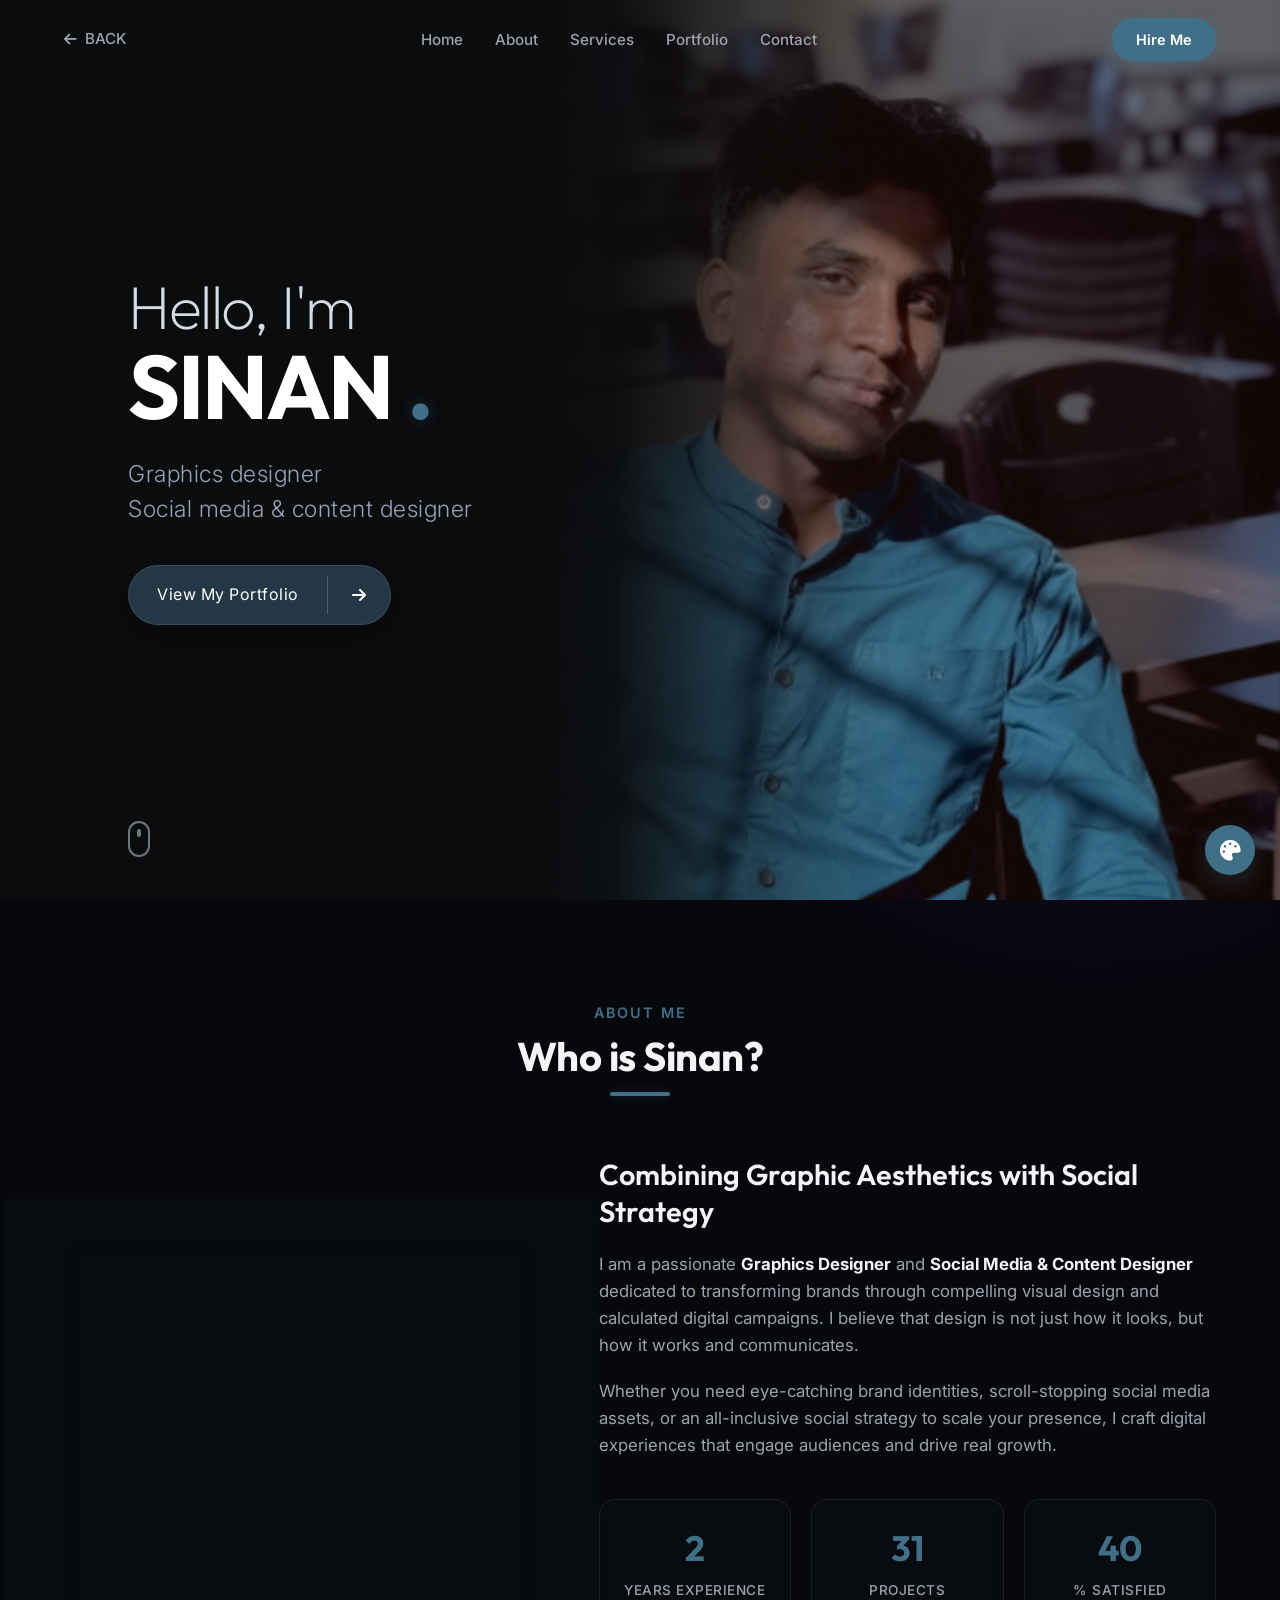
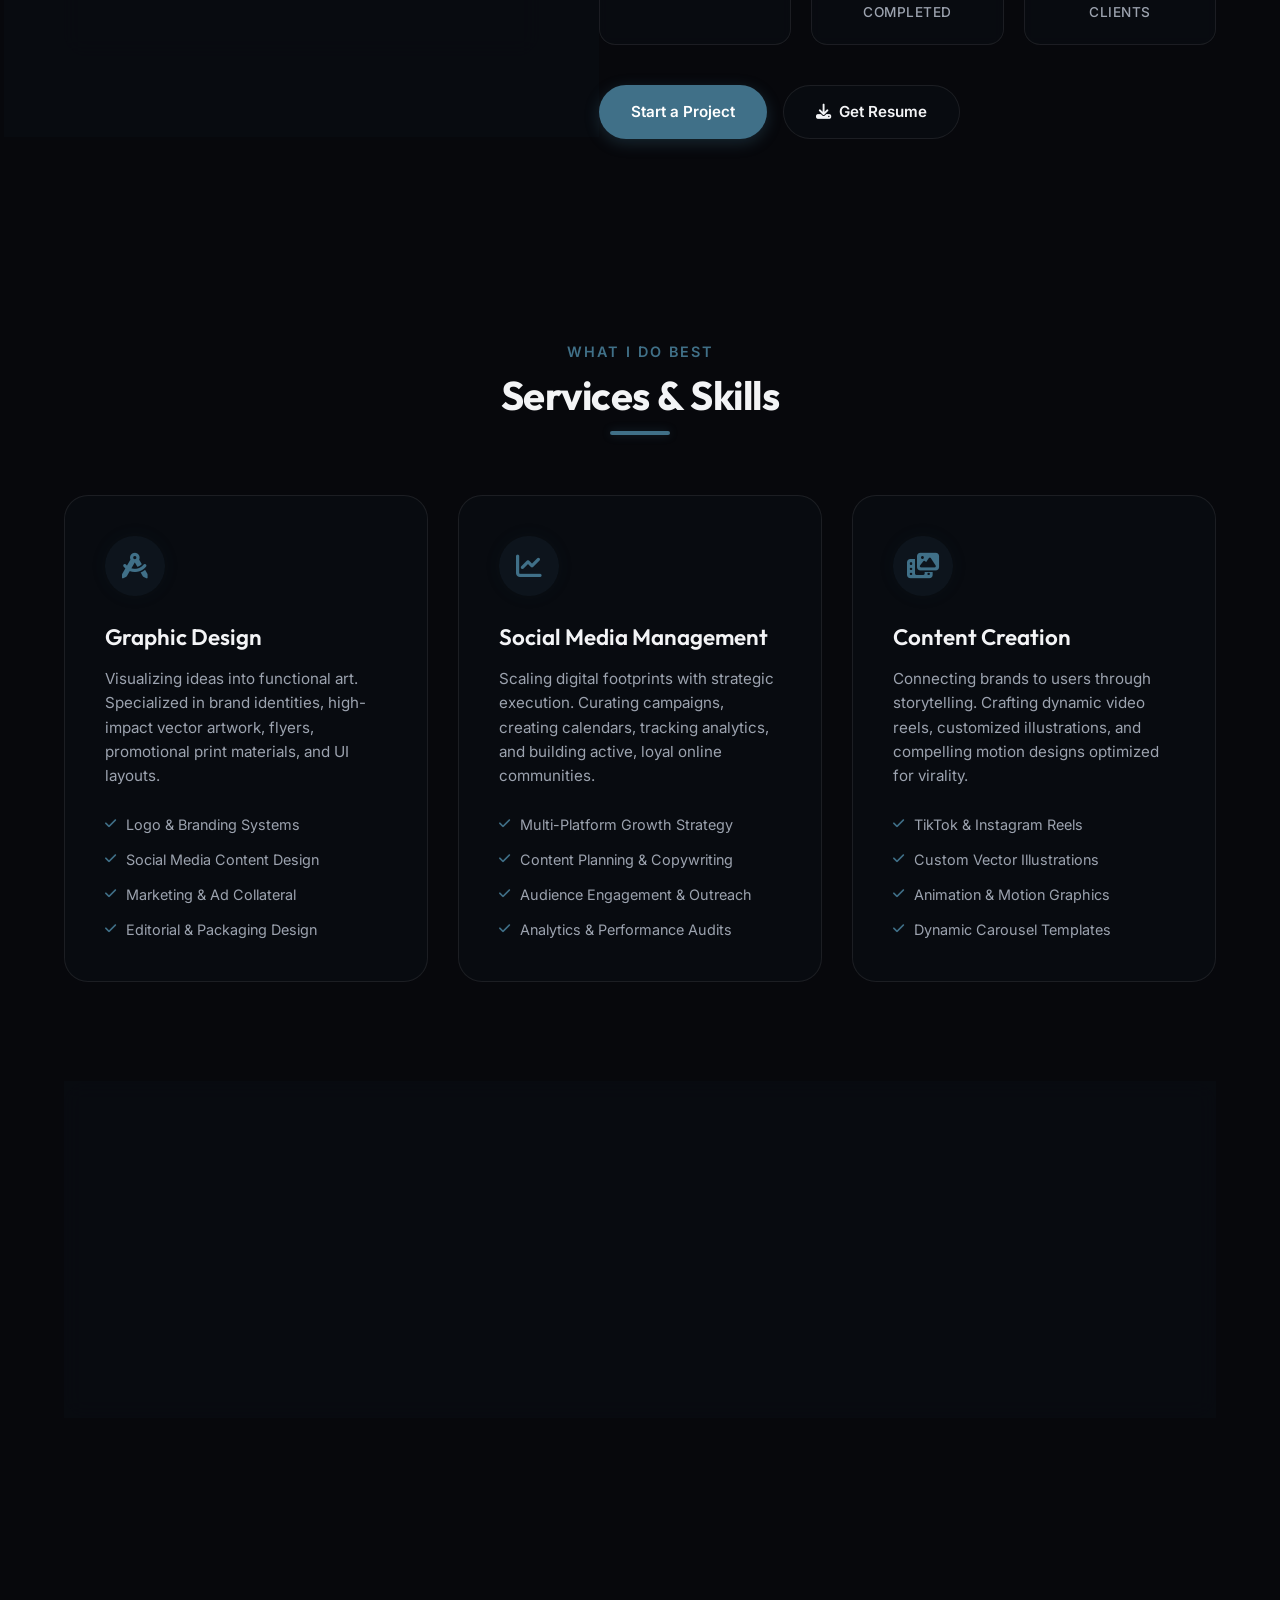
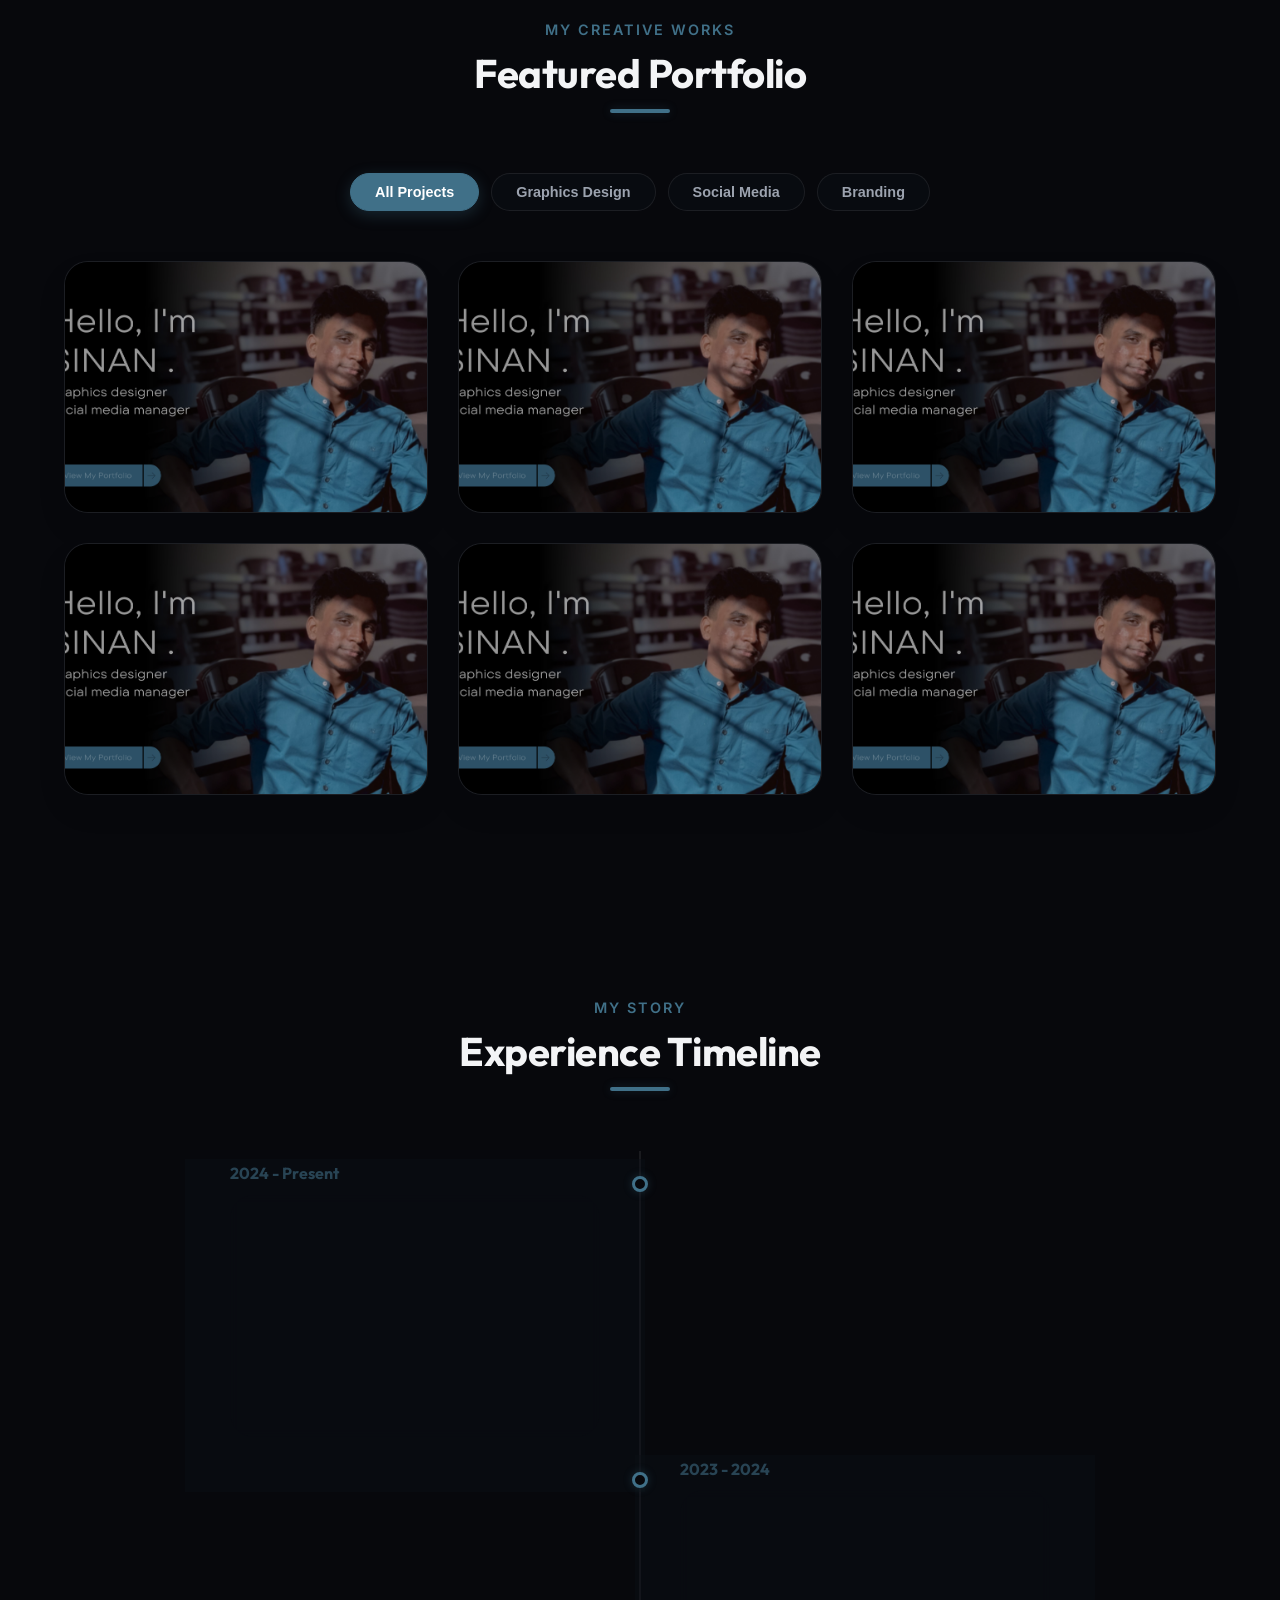
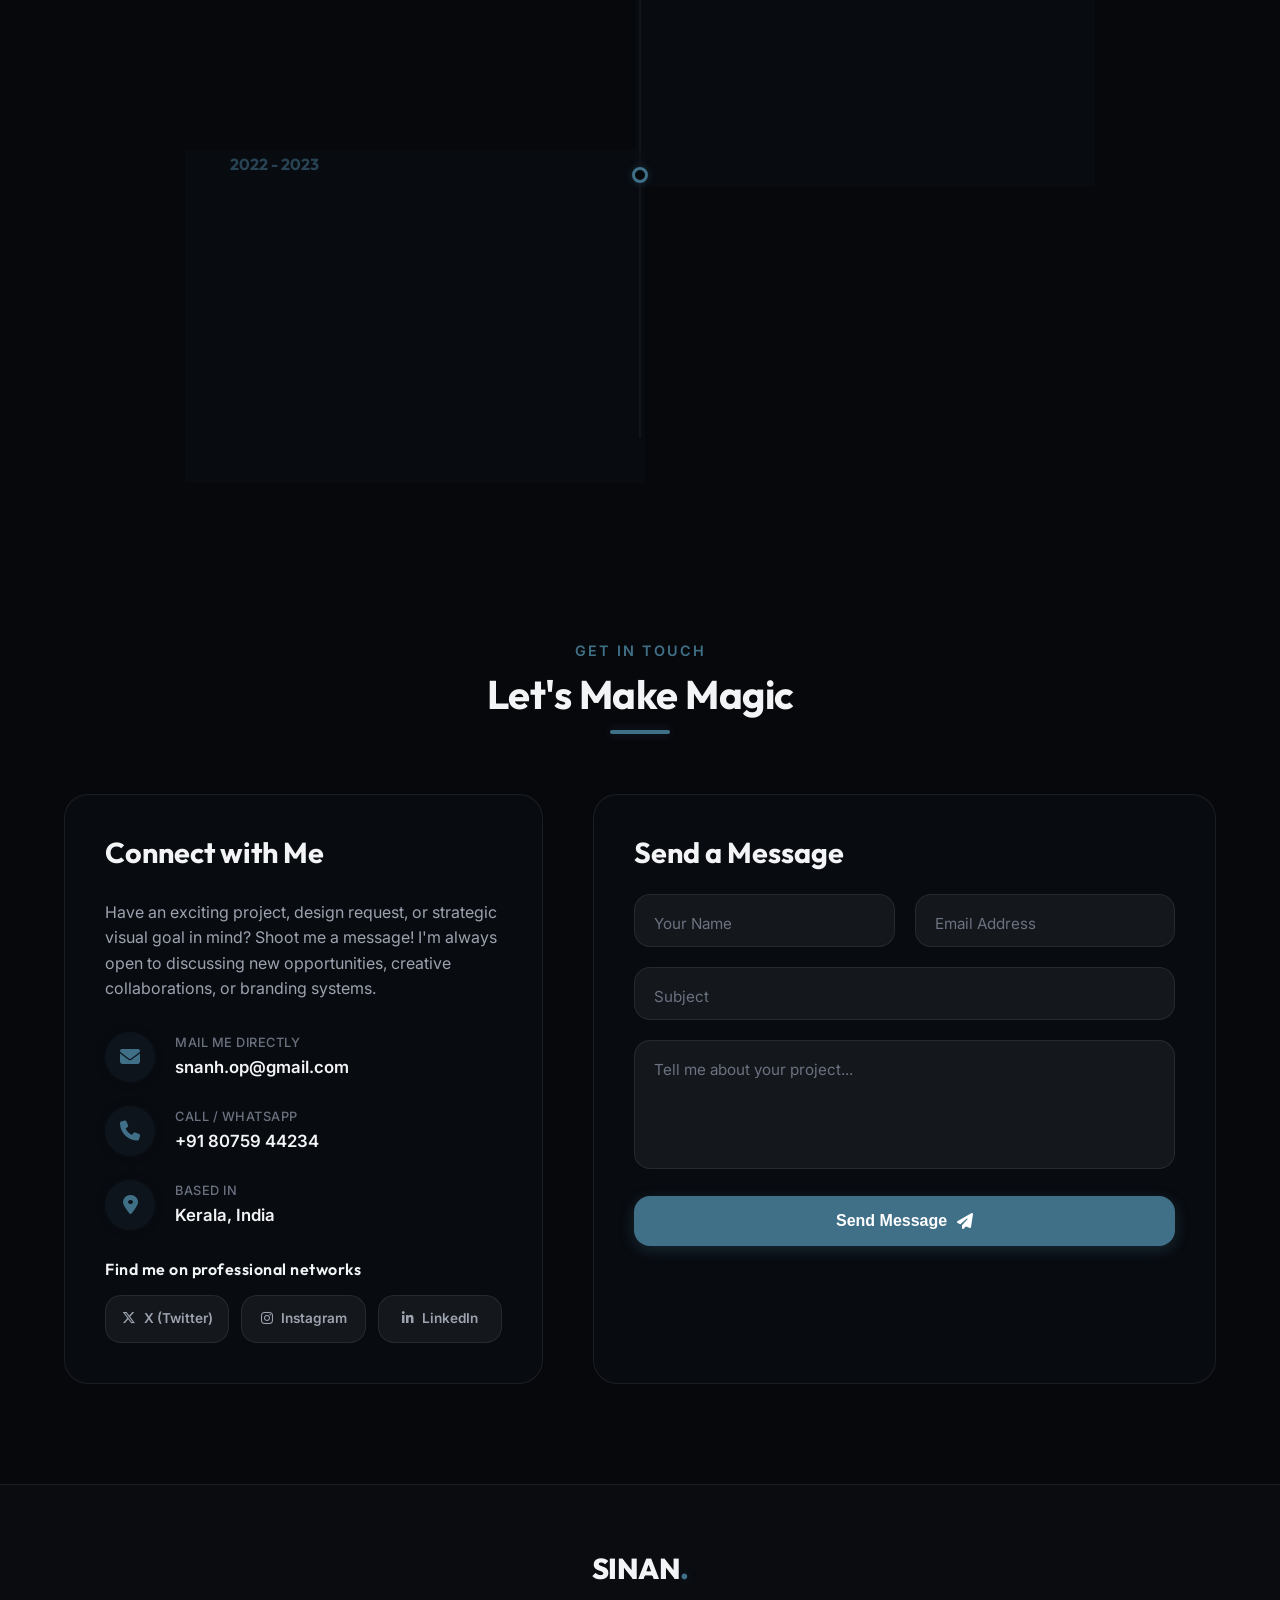
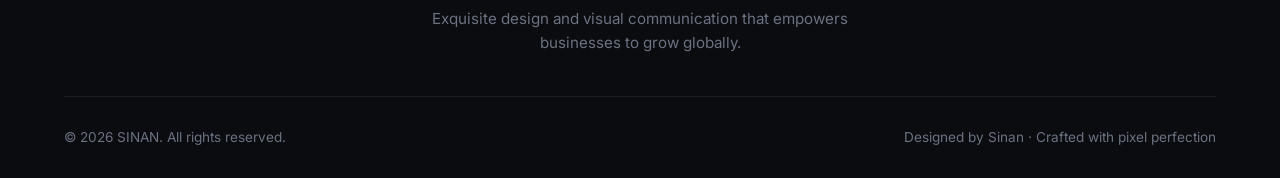
==== portfolio.html @ 6cc0e97f "Add files via upload" ====
<!DOCTYPE html>
<html lang="en">
<head>
    <meta charset="UTF-8">
    <meta name="viewport" content="width=device-width, initial-scale=1.0">
    <title>Portfolio | Sinan - Graphics & Content Designer</title>
    <meta name="description" content="Explore the creative portfolio of Sinan, featuring high-fidelity brand identities, modern poster layouts, and social media campaigns.">
    <meta name="keywords" content="Sinan, sinante, sinante portfolio, graphics design, social media manager, content creator, branding">
    <meta name="author" content="Sinan">
    <meta name="google-site-verification" content="ryqE9yQcS9pZVlSauMig1TpUKdt-Kj18AlzWYWKKWnc" />
    <!-- Google Fonts -->
    <link rel="preconnect" href="https://fonts.googleapis.com">
    <link rel="preconnect" href="https://fonts.gstatic.com" crossorigin>
    <link href="https://fonts.googleapis.com/css2?family=Inter:wght@300;400;500;600;700&family=Outfit:wght@200;300;400;600;700;800&display=swap" rel="stylesheet">
    <!-- FontAwesome for Icons -->
    <link rel="stylesheet" href="https://cdnjs.cloudflare.com/ajax/libs/font-awesome/6.5.1/css/all.min.css">
    <!-- Custom Style Sheet -->
    <link rel="stylesheet" href="style.css">
</head>
<body class="dark-theme">
    <script>
        document.body.classList.add('page-entering');
    </script>
    
    <!-- Page Transition Overlay -->
    <div class="page-transition-overlay">
        <div class="transition-loader">
            <div class="logo transition-logo">LOADING<span>.</span></div>
            <div class="loader-bar"></div>
        </div>
    </div>
    
    <!-- Theme & Color Customizer -->
    <div class="customizer-toggle" id="customizerToggle" title="Customize Design">
        <i class="fa-solid fa-palette"></i>
    </div>
    
    <div class="customizer-panel" id="customizerPanel">
        <div class="customizer-header">
            <h3>Customize Theme</h3>
            <button class="close-customizer" id="closeCustomizer">&times;</button>
        </div>
        <div class="customizer-body">
            <div class="customizer-section">
                <h4>Accent Color</h4>
                <div class="color-presets">
                    <span class="color-preset active" data-color="#407088" style="background-color: #407088;" title="Slate Blue (Original)"></span>
                    <span class="color-preset" data-color="#8a2be2" style="background-color: #8a2be2;" title="Neon Purple"></span>
                    <span class="color-preset" data-color="#00adb5" style="background-color: #00adb5;" title="Teal Glow"></span>
                    <span class="color-preset" data-color="#10b981" style="background-color: #10b981;" title="Emerald"></span>
                    <span class="color-preset" data-color="#f59e0b" style="background-color: #f59e0b;" title="Amber Gold"></span>
                    <span class="color-preset" data-color="#ef4444" style="background-color: #ef4444;" title="Sunset Red"></span>
                </div>
            </div>
            <div class="customizer-section">
                <h4>Theme Mode</h4>
                <div class="theme-toggle-wrapper">
                    <button class="theme-btn active" id="darkThemeBtn"><i class="fa-solid fa-moon"></i> Dark</button>
                    <button class="theme-btn" id="lightThemeBtn"><i class="fa-solid fa-sun"></i> Light</button>
                </div>
            </div>
        </div>
    </div>

    <!-- Navigation Header -->
    <header class="main-header">
        <div class="header-container">
            <a href="index.html" class="logo back-logo"><i class="fa-solid fa-arrow-left"></i> BACK</a>
            
            <nav class="nav-menu" id="navMenu">
                <ul>
                    <li><a href="index.html" class="nav-link">Home</a></li>
                    <li><a href="#about" class="nav-link">About</a></li>
                    <li><a href="#services" class="nav-link">Services</a></li>
                    <li><a href="#portfolio" class="nav-link active">Portfolio</a></li>
                    <li><a href="#contact" class="nav-link">Contact</a></li>
                    <li class="mobile-nav-btn-wrapper"><a href="#contact" class="nav-btn mobile-nav-btn">Hire Me</a></li>
                </ul>
            </nav>

            <div class="nav-actions">
                <a href="#contact" class="nav-btn">Hire Me</a>
                <button class="mobile-menu-toggle" id="menuToggle" aria-label="Toggle Menu">
                    <span></span>
                    <span></span>
                    <span></span>
                </button>
            </div>
        </div>
    </header>

    <main>
        <!-- Hero Section (Recreating Home.jpg Design) -->
        <section id="home" class="hero-section">
            <div class="hero-container">
                <!-- Left Side: Interactive typography and content -->
                <div class="hero-content">
                    <div class="hero-text-wrapper">
                        <h1 class="hero-title animate-fade-in">
                            <span class="title-light">Hello, I'm</span>
                            <span class="title-bold">SINAN <span class="accent-dot">.</span></span>
                        </h1>
                        <h2 class="hero-subtitle animate-slide-up">
                            <span>Graphics designer</span>
                            <span>Social media & content designer</span>
                        </h2>
                        
                        <div class="hero-cta-wrapper animate-fade-up">
                            <a href="#portfolio" class="portfolio-btn">
                               <span class="btn-text">View My Portfolio</span>
                                <span class="btn-divider"></span>
                                <span class="btn-icon"><i class="fa-solid fa-arrow-right"></i></span>
                            </a>
                        </div>
                    </div>
                </div>

                <!-- Right Side: Custom positioned background photo of Sinan -->
                <div class="hero-image-container">
                    <div class="hero-img-bg"></div>
                    <div class="hero-overlay"></div>
                </div>
            </div>
            
            <!-- Subtle floating scroll indicator -->
            <div class="scroll-indicator">
                <span class="mouse">
                    <span class="wheel"></span>
                </span>
                <span class="arrow-down"></span>
            </div>
        </section>

        <!-- About Me Section -->
        <section id="about" class="about-section section-padding">
            <div class="section-container">
                <div class="section-header align-center">
                    <span class="subtitle">About Me</span>
                    <h2>Who is Sinan?</h2>
                    <div class="section-underline"></div>
                </div>

                <div class="about-grid">
                    <!-- Left: Interactive Profile Card -->
                    <div class="about-card-wrapper animate-on-scroll" data-animation="slide-right">
                        <div class="about-profile-card">
                            <div class="profile-img-holder">
                                <img src="./first pic on about page.jpg.jpeg" alt="Sinan Profile" class="about-avatar">
                            </div>
                            <div class="profile-card-content">
                                <h3>Sinan</h3>
                                <p class="card-role">Visual Architect & Storyteller</p>
                                <div class="profile-socials">
                                    <a href="https://x.com/Sinan_p_2" class="social-icon" title="X (Twitter)" target="_blank"><i class="fa-brands fa-x-twitter"></i></a>
                                    <a href="https://www.instagram.com/_.sinanhh/?utm_source=ig_web_button_share_sheet" class="social-icon" title="Instagram" target="_blank"><i class="fa-brands fa-instagram"></i></a>
                                    <a href="#" class="social-icon" title="Dribbble" target="_blank"><i class="fa-brands fa-dribbble"></i></a>
                                    <a href="https://www.linkedin.com/in/sinanc/" class="social-icon" title="LinkedIn" target="_blank"><i class="fa-brands fa-linkedin-in"></i></a>
                                </div>
                            </div>
                        </div>
                    </div>

                    <!-- Right: Bio and Dynamic Stats -->
                    <div class="about-details-wrapper animate-on-scroll" data-animation="slide-left">
                        <div class="about-bio">
                            <h3>Combining Graphic Aesthetics with Social Strategy</h3>
                            <p>I am a passionate <strong>Graphics Designer</strong> and <strong>Social Media & Content Designer</strong> dedicated to transforming brands through compelling visual design and calculated digital campaigns. I believe that design is not just how it looks, but how it works and communicates.</p>
                            <p>Whether you need eye-catching brand identities, scroll-stopping social media assets, or an all-inclusive social strategy to scale your presence, I craft digital experiences that engage audiences and drive real growth.</p>
                        </div>

                        <div class="about-stats">
                            <div class="stat-box">
                                <div class="stat-number" data-target="3">0</div>
                                <div class="stat-label">Years Experience</div>
                            </div>
                            <div class="stat-box">
                                <div class="stat-number" data-target="75">0</div>
                                <div class="stat-label">Projects Completed</div>
                            </div>
                            <div class="stat-box">
                                <div class="stat-number" data-target="100">0</div>
                                <div class="stat-label">% Satisfied Clients</div>
                            </div>
                        </div>

                        <div class="about-actions">
                            <a href="#contact" class="custom-btn primary-btn">Start a Project</a>
                            <a href="./resume.pdf" class="custom-btn secondary-btn" id="downloadCV" target="_blank"><i class="fa-solid fa-download"></i> Get Resume</a>
                        </div>
                    </div>
                </div>
            </div>
        </section>

        <!-- Services & Skills Section -->
        <section id="services" class="services-section section-padding">
            <div class="section-container">
                <div class="section-header align-center">
                    <span class="subtitle">What I Do Best</span>
                    <h2>Services & Skills</h2>
                    <div class="section-underline"></div>
                </div>

                <!-- Services Cards -->
                <div class="services-grid">
                    <!-- Service 1: Graphic Design -->
                    <div class="service-card animate-on-scroll" data-animation="fade-up">
                        <div class="service-icon">
                            <i class="fa-solid fa-compass-drafting"></i>
                        </div>
                        <h3>Graphic Design</h3>
                        <p>Visualizing ideas into functional art. Specialized in brand identities, high-impact vector artwork, flyers, promotional print materials, and UI layouts.</p>
                        <ul class="service-list">
                            <li><i class="fa-solid fa-check"></i> Logo & Branding Systems</li>
                            <li><i class="fa-solid fa-check"></i> Social Media Content Design</li>
                            <li><i class="fa-solid fa-check"></i> Marketing & Ad Collateral</li>
                            <li><i class="fa-solid fa-check"></i> Editorial & Packaging Design</li>
                        </ul>
                    </div>

                    <!-- Service 2: Social Media Strategy -->
                    <div class="service-card animate-on-scroll" data-animation="fade-up" style="animation-delay: 0.1s;">
                        <div class="service-icon">
                            <i class="fa-solid fa-chart-line"></i>
                        </div>
                        <h3>Social Media Management</h3>
                        <p>Scaling digital footprints with strategic execution. Curating campaigns, creating calendars, tracking analytics, and building active, loyal online communities.</p>
                        <ul class="service-list">
                            <li><i class="fa-solid fa-check"></i> Multi-Platform Growth Strategy</li>
                            <li><i class="fa-solid fa-check"></i> Content Planning & Copywriting</li>
                            <li><i class="fa-solid fa-check"></i> Audience Engagement & Outreach</li>
                            <li><i class="fa-solid fa-check"></i> Analytics & Performance Audits</li>
                        </ul>
                    </div>

                    <!-- Service 3: Content Creation -->
                    <div class="service-card animate-on-scroll" data-animation="fade-up" style="animation-delay: 0.2s;">
                        <div class="service-icon">
                            <i class="fa-solid fa-photo-film"></i>
                        </div>
                        <h3>Content Creation</h3>
                        <p>Connecting brands to users through storytelling. Crafting dynamic video reels, customized illustrations, and compelling motion designs optimized for virality.</p>
                        <ul class="service-list">
                            <li><i class="fa-solid fa-check"></i> TikTok & Instagram Reels</li>
                            <li><i class="fa-solid fa-check"></i> Custom Vector Illustrations</li>
                            <li><i class="fa-solid fa-check"></i> Animation & Motion Graphics</li>
                            <li><i class="fa-solid fa-check"></i> Dynamic Carousel Templates</li>
                        </ul>
                    </div>
                </div>

                <!-- Interactive Skills Breakdown -->
                <div class="skills-wrapper section-padding-top">
                    <div class="skills-inner-grid">
                        <div class="skills-description">
                            <h3>My Creative Toolbox</h3>
                            <p>We believe beautiful designs are fueled by technical precision. Here is the software and skill sets I rely on to turn concepts into high-performing digital realities daily.</p>
                        </div>
                        
                        <div class="skills-bars-container">
                            <!-- Skill 1 -->
                            <div class="skill-item">
                                <div class="skill-info">
                                    <span class="skill-name">Adobe Photoshop</span>
                                    <span class="skill-percentage">95%</span>
                                </div>
                                <div class="skill-progress-bg">
                                    <div class="skill-progress-bar" data-progress="95%"></div>
                                </div>
                            </div>
                            
                            <!-- Skill 2 -->
                            <div class="skill-item">
                                <div class="skill-info">
                                    <span class="skill-name">Adobe Illustrator</span>
                                    <span class="skill-percentage">90%</span>
                                </div>
                                <div class="skill-progress-bg">
                                    <div class="skill-progress-bar" data-progress="90%"></div>
                                </div>
                            </div>

                            <!-- Skill 3 -->
                            <div class="skill-item">
                                <div class="skill-info">
                                    <span class="skill-name">Figma / UI Design</span>
                                    <span class="skill-percentage">85%</span>
                                </div>
                                <div class="skill-progress-bg">
                                    <div class="skill-progress-bar" data-progress="85%"></div>
                                </div>
                            </div>

                            <!-- Skill 4 -->
                            <div class="skill-item">
                                <div class="skill-info">
                                    <span class="skill-name">Social Media Strategy & SEO</span>
                                    <span class="skill-percentage">90%</span>
                                </div>
                                <div class="skill-progress-bg">
                                    <div class="skill-progress-bar" data-progress="90%"></div>
                                </div>
                            </div>
                        </div>
                    </div>
                </div>
            </div>
        </section>

        <!-- Portfolio Gallery Section -->
        <section id="portfolio" class="portfolio-section section-padding">
            <div class="section-container">
                <div class="section-header align-center">
                    <span class="subtitle">My Creative Works</span>
                    <h2>Featured Portfolio</h2>
                    <div class="section-underline"></div>
                </div>

                <!-- Category Filters -->
                <div class="portfolio-filters">
                    <button class="filter-btn active" data-filter="all">All Projects</button>
                    <button class="filter-btn" data-filter="graphic">Graphics Design</button>
                    <button class="filter-btn" data-filter="social">Social Media</button>
                    <button class="filter-btn" data-filter="branding">Branding</button>
                </div>

                <!-- Portfolio Grid -->
                <div class="portfolio-grid" id="portfolioGrid">
                    <!-- Project 1 -->
                    <div class="portfolio-item animate-on-scroll" data-category="branding" data-animation="fade-up">
                        <div class="portfolio-card">
                            <div class="portfolio-img-wrapper">
                                <img src="./Home.jpg" alt="Aesthetic Brand Identity" class="portfolio-img">
                                <div class="portfolio-card-overlay">
                                    <div class="portfolio-overlay-content">
                                        <span class="project-tag">Branding</span>
                                        <h3>Aesthetic Brand Identity</h3>
                                        <button class="view-project-btn" data-project-id="1">Explore Details <i class="fa-solid fa-arrow-up-right-from-square"></i></button>
                                    </div>
                                </div>
                            </div>
                        </div>
                    </div>

                    <!-- Project 2 -->
                    <div class="portfolio-item animate-on-scroll" data-category="graphic" data-animation="fade-up" style="animation-delay: 0.1s;">
                        <div class="portfolio-card">
                            <div class="portfolio-img-wrapper">
                                <img src="./Home.jpg" alt="Premium Poster Layout" class="portfolio-img">
                                <div class="portfolio-card-overlay">
                                    <div class="portfolio-overlay-content">
                                        <span class="project-tag">Graphics Design</span>
                                        <h3>Modern Digital Posters</h3>
                                        <button class="view-project-btn" data-project-id="2">Explore Details <i class="fa-solid fa-arrow-up-right-from-square"></i></button>
                                    </div>
                                </div>
                            </div>
                        </div>
                    </div>

                    <!-- Project 3 -->
                    <div class="portfolio-item animate-on-scroll" data-category="social" data-animation="fade-up" style="animation-delay: 0.2s;">
                        <div class="portfolio-card">
                            <div class="portfolio-img-wrapper">
                                <img src="./Home.jpg" alt="Instagram Grid Strategy" class="portfolio-img">
                                <div class="portfolio-card-overlay">
                                    <div class="portfolio-overlay-content">
                                        <span class="project-tag">Social Media</span>
                                        <h3>Instagram Grid Architecture</h3>
                                        <button class="view-project-btn" data-project-id="3">Explore Details <i class="fa-solid fa-arrow-up-right-from-square"></i></button>
                                    </div>
                                </div>
                            </div>
                        </div>
                    </div>

                    <!-- Project 4 -->
                    <div class="portfolio-item animate-on-scroll" data-category="graphic" data-animation="fade-up">
                        <div class="portfolio-card">
                            <div class="portfolio-img-wrapper">
                                <img src="./Home.jpg" alt="Minimalist Package Design" class="portfolio-img">
                                <div class="portfolio-card-overlay">
                                    <div class="portfolio-overlay-content">
                                        <span class="project-tag">Graphics Design</span>
                                        <h3>Vector Illustrative Layouts</h3>
                                        <button class="view-project-btn" data-project-id="4">Explore Details <i class="fa-solid fa-arrow-up-right-from-square"></i></button>
                                    </div>
                                </div>
                            </div>
                        </div>
                    </div>

                    <!-- Project 5 -->
                    <div class="portfolio-item animate-on-scroll" data-category="social" data-animation="fade-up" style="animation-delay: 0.1s;">
                        <div class="portfolio-card">
                            <div class="portfolio-img-wrapper">
                                <img src="./Home.jpg" alt="Dynamic Campaign" class="portfolio-img">
                                <div class="portfolio-card-overlay">
                                    <div class="portfolio-overlay-content">
                                        <span class="project-tag">Social Media</span>
                                        <h3>Viral Reel Campaign Strategy</h3>
                                        <button class="view-project-btn" data-project-id="5">Explore Details <i class="fa-solid fa-arrow-up-right-from-square"></i></button>
                                    </div>
                                </div>
                            </div>
                        </div>
                    </div>

                    <!-- Project 6 -->
                    <div class="portfolio-item animate-on-scroll" data-category="branding" data-animation="fade-up" style="animation-delay: 0.2s;">
                        <div class="portfolio-card">
                            <div class="portfolio-img-wrapper">
                                <img src="./Home.jpg" alt="Typography Layout" class="portfolio-img">
                                <div class="portfolio-card-overlay">
                                    <div class="portfolio-overlay-content">
                                        <span class="project-tag">Branding</span>
                                        <h3>Typography Brand Systems</h3>
                                        <button class="view-project-btn" data-project-id="6">Explore Details <i class="fa-solid fa-arrow-up-right-from-square"></i></button>
                                    </div>
                                </div>
                            </div>
                        </div>
                    </div>
                </div>
            </div>
        </section>

        <!-- Experience Timeline Section -->
        <section class="timeline-section section-padding">
            <div class="section-container">
                <div class="section-header align-center">
                    <span class="subtitle">My Story</span>
                    <h2>Experience Timeline</h2>
                    <div class="section-underline"></div>
                </div>

                <div class="timeline">
                    <!-- Timeline Item 1 -->
                    <div class="timeline-item left animate-on-scroll" data-animation="slide-right">
                        <div class="timeline-dot"></div>
                        <div class="timeline-date">2024 - Present</div>
                        <div class="timeline-content">
                            <h3>Lead Social Media Strategist</h3>
                            <h4>Creative Agencies & Freelance</h4>
                            <p>Managing complete digital architectures, crafting content calendars, driving visual storytelling, and generating engagement metrics yielding over 150% brand channel growth.</p>
                        </div>
                    </div>

                    <!-- Timeline Item 2 -->
                    <div class="timeline-item right animate-on-scroll" data-animation="slide-left">
                        <div class="timeline-dot"></div>
                        <div class="timeline-date">2023 - 2024</div>
                        <div class="timeline-content">
                            <h3>Senior Graphics Designer</h3>
                            <h4>Studio Media Hub</h4>
                            <p>Pioneered aesthetic visual identity guidelines, developed custom graphics assets for over 30 campaigns, and designed comprehensive social media templates and UI mockups.</p>
                        </div>
                    </div>

                    <!-- Timeline Item 3 -->
                    <div class="timeline-item left animate-on-scroll" data-animation="slide-right">
                        <div class="timeline-dot"></div>
                        <div class="timeline-date">2022 - 2023</div>
                        <div class="timeline-content">
                            <h3>Freelance Visual Content Creator</h3>
                            <h4>Global Remote Partnerships</h4>
                            <p>Spearheaded bespoke graphic assets, custom Instagram carousel designs, vector illustation suites, and short-form reels for global startups.</p>
                        </div>
                    </div>
                </div>
            </div>
        </section>

        <!-- Contact Section -->
        <section id="contact" class="contact-section section-padding">
            <div class="section-container">
                <div class="section-header align-center">
                    <span class="subtitle">Get In Touch</span>
                    <h2>Let's Make Magic</h2>
                    <div class="section-underline"></div>
                </div>

                <div class="contact-grid">
                    <!-- Contact Info Card -->
                    <div class="contact-info-panel animate-on-scroll" data-animation="slide-right">
                        <h3>Connect with Me</h3>
                        <p>Have an exciting project, design request, or strategic visual goal in mind? Shoot me a message! I'm always open to discussing new opportunities, creative collaborations, or branding systems.</p>
                        
                        <div class="info-details">
                            <div class="info-item">
                                <div class="info-icon"><i class="fa-solid fa-envelope"></i></div>
                                <div class="info-text">
                                    <span>Mail me directly</span>
                                    <a href="mailto:snanh.op@gmail.com">snanh.op@gmail.com</a>
                                </div>
                            </div>
                            <div class="info-item">
                                <div class="info-icon"><i class="fa-solid fa-phone"></i></div>
                                <div class="info-text">
                                    <span>Call / WhatsApp</span>
                                    <a href="https://wa.me/918075944234" target="_blank">+91 80759 44234</a>
                                </div>
                            </div>
                            <div class="info-item">
                                <div class="info-icon"><i class="fa-solid fa-location-dot"></i></div>
                                <div class="info-text">
                                    <span>Based in</span>
                                    <p>Kerala, India</p>
                                </div>
                            </div>
                        </div>

                        <div class="follow-me">
                            <h4>Find me on professional networks</h4>
                            <div class="social-links-grid">
                                <a href="https://x.com/Sinan_p_2" class="social-link" target="_blank"><i class="fa-brands fa-x-twitter"></i> X (Twitter)</a>
                                <a href="https://www.instagram.com/_.sinanhh/?utm_source=ig_web_button_share_sheet" class="social-link" target="_blank"><i class="fa-brands fa-instagram"></i> Instagram</a>
                                <a href="https://www.linkedin.com/in/sinanc/" class="social-link" target="_blank"><i class="fa-brands fa-linkedin-in"></i> LinkedIn</a>
                            </div>
                        </div>
                    </div>

                    <!-- Contact Form Card -->
                    <div class="contact-form-panel animate-on-scroll" data-animation="slide-left">
                        <h3>Send a Message</h3>
                        <form id="contactForm" class="contact-form">
                            <!-- Honeypot Spam Protection (hidden from humans, traps spambots) -->
                            <input type="checkbox" name="botcheck" class="hidden" style="display: none;">
                            
                            <div class="form-row">
                                <div class="form-group floating-group">
                                    <input type="text" id="nameInput" required placeholder=" " autocomplete="name">
                                    <label for="nameInput">Your Name</label>
                                </div>
                                <div class="form-group floating-group">
                                    <input type="email" id="emailInput" required placeholder=" " autocomplete="email">
                                    <label for="emailInput">Email Address</label>
                                </div>
                            </div>
                            <div class="form-group floating-group">
                                    <input type="text" id="subjectInput" required placeholder=" ">
                                    <label for="subjectInput">Subject</label>
                            </div>
                            <div class="form-group floating-group">
                                <textarea id="messageInput" required rows="5" placeholder=" "></textarea>
                                <label for="messageInput">Tell me about your project...</label>
                            </div>
                            <button type="submit" class="submit-btn">
                                <span>Send Message</span>
                                <i class="fa-solid fa-paper-plane"></i>
                            </button>
                        </form>
                        <div id="formSuccess" class="form-success-alert">
                            <div class="success-icon"><i class="fa-solid fa-circle-check"></i></div>
                            <h3>Thank You!</h3>
                            <p>Your message has been sent successfully. Sinan will reach out to you within 24 hours.</p>
                        </div>
                    </div>
                </div>
            </div>
        </section>
    </main>

    <!-- Footer -->
    <footer class="main-footer">
        <div class="footer-container">
            <div class="footer-brand">
                <a href="index.html" class="logo">SINAN<span>.</span></a>
                <p>Exquisite design and visual communication that empowers businesses to grow globally.</p>
            </div>
            <div class="footer-divider"></div>
            <div class="footer-bottom">
                <p class="copyright">&copy; 2026 SINAN. All rights reserved.</p>
                <div class="footer-meta">
                    <p>Designed by Sinan &middot; Crafted with pixel perfection</p>
                </div>
            </div>
        </div>
    </footer>

    <!-- Interactive Project Modal Overlay -->
    <div class="project-modal" id="projectModal">
        <div class="modal-card">
            <button class="close-modal" id="closeModal">&times;</button>
            <div class="modal-grid">
                <div class="modal-image-holder">
                    <img src="./Home.jpg" alt="Project Preview" id="modalImage">
                </div>
                <div class="modal-details">
                    <span class="modal-tag" id="modalTag">Graphics Design</span>
                    <h3 id="modalTitle">Project Title Placeholder</h3>
                    <p class="modal-desc" id="modalDescription">Detailed project description goes here. It explains the design concepts, challenges, tools used, and results achieved.</p>
                    
                    <div class="project-meta-info">
                        <div class="meta-row">
                            <strong>Client:</strong>
                            <span id="modalClient">Creative Co.</span>
                        </div>
                        <div class="meta-row">
                            <strong>Tools Used:</strong>
                            <span id="modalTools">Adobe Photoshop, Illustrator</span>
                        </div>
                        <div class="meta-row">
                            <strong>Completion:</strong>
                            <span id="modalDate">May 2026</span>
                        </div>
                    </div>

                    <div class="modal-actions">
                        <a href="#" class="modal-btn primary-modal-btn" target="_blank" id="modalProjectLink">Live Preview <i class="fa-solid fa-arrow-up-right-from-square"></i></a>
                    </div>
                </div>
            </div>
        </div>
    </div>

    <!-- Script File -->
    <script src="app.js"></script>
</body>
</html>
---- style.css ----
/* ==========================================
   Premium Design System & Theme Setup
   ========================================== */

:root {
    /* Primary Colors & Dark Mode Tokens */
    --bg-primary: #07080c; /* Deep space dark background */
    --bg-secondary: rgba(18, 21, 28, 0.35); /* Translucent glass background */
    --bg-tertiary: rgba(255, 255, 255, 0.05); /* Transparent input boxes */
    --text-primary: #f3f4f6;
    --text-secondary: #9ca3af;
    --text-muted: #6b7280;
    
    /* Default Accent Color (Original Slate Blue inspired by Home.jpg button) */
    --accent-color: #407088;
    --accent-glow: rgba(64, 112, 136, 0.3);
    --accent-rgb: 64, 112, 136;
    
    /* Extreme Glassmorphism Backdrops & Borders */
    --glass-bg: rgba(13, 16, 23, 0.45); /* Sleek transparent card fill */
    --glass-border: rgba(255, 255, 255, 0.08); /* Clean white glowing borders */
    --glass-hover-border: rgba(255, 255, 255, 0.2); /* Bright glow on hover */
    
    /* Global Transitions & Layout Measures */
    --transition-smooth: all 0.5s cubic-bezier(0.16, 1, 0.3, 1);
    --transition-fast: all 0.25s ease;
    --header-height: 80px;
    --border-radius-lg: 24px;
    --border-radius-md: 16px;
    
    /* Fonts */
    --font-primary: 'Inter', sans-serif;
    --font-heading: 'Outfit', sans-serif;
}

/* Light Theme Variables - Glassmorphism Edition */
.light-theme {
    --bg-primary: #eef2f7;
    --bg-secondary: rgba(255, 255, 255, 0.45);
    --bg-tertiary: rgba(0, 0, 0, 0.04);
    --text-primary: #1e293b;
    --text-secondary: #475569;
    --text-muted: #94a3b8;
    
    --glass-bg: rgba(255, 255, 255, 0.5);
    --glass-border: rgba(0, 0, 0, 0.08);
    --glass-hover-border: rgba(0, 0, 0, 0.16);
}

/* ==========================================
   Base Styles & Reset
   ========================================== */

* {
    margin: 0;
    padding: 0;
    box-sizing: border-box;
    scroll-behavior: smooth;
}

body {
    background-color: var(--bg-primary);
    color: var(--text-primary);
    font-family: var(--font-primary);
    line-height: 1.6;
    overflow-x: hidden;
    transition: background-color 0.5s ease, color 0.5s ease;
    position: relative;
}

/* Ambient pulsing background glow blobs for premium glassmorphic depth */
body::before, body::after {
    content: '';
    position: fixed;
    width: 500px;
    height: 500px;
    border-radius: 50%;
    filter: blur(140px);
    z-index: -2;
    pointer-events: none;
    opacity: 0.18;
    animation: floatGlows 25s infinite ease-in-out alternate;
}
body::before {
    background: var(--accent-color);
    top: 10%;
    left: -5%;
}
body::after {
    background: #8a2be2; /* Neon Purple ambient secondary blob */
    bottom: 10%;
    right: -5%;
    animation-delay: -12s;
}

@keyframes floatGlows {
    0% {
        transform: translate(0, 0) scale(1);
    }
    50% {
        transform: translate(120px, 80px) scale(1.15);
    }
    100% {
        transform: translate(-50px, 120px) scale(0.9);
    }
}

/* Custom Scrollbar */
::-webkit-scrollbar {
    width: 8px;
}
::-webkit-scrollbar-track {
    background: var(--bg-primary);
}
::-webkit-scrollbar-thumb {
    background: var(--bg-tertiary);
    border-radius: 10px;
    border: 2px solid var(--bg-primary);
}
::-webkit-scrollbar-thumb:hover {
    background: var(--accent-color);
}

ul {
    list-style: none;
}

a {
    color: inherit;
    text-decoration: none;
    transition: var(--transition-fast);
}

img {
    max-width: 100%;
    height: auto;
    display: block;
}

h1, h2, h3, h4, h5, h6 {
    font-family: var(--font-heading);
    font-weight: 600;
    line-height: 1.2;
}

/* Common Layout Utilities */
.section-padding {
    padding: 100px 0;
}
.section-padding-top {
    padding-top: 100px;
}
.section-container {
    width: 90%;
    max-width: 1200px;
    margin: 0 auto;
}

.section-header {
    margin-bottom: 60px;
}
.section-header.align-center {
    text-align: center;
}
.section-header .subtitle {
    display: inline-block;
    color: var(--accent-color);
    font-size: 0.9rem;
    font-weight: 600;
    text-transform: uppercase;
    letter-spacing: 2px;
    margin-bottom: 8px;
}
.section-header h2 {
    font-size: 2.5rem;
    font-weight: 700;
    letter-spacing: -0.5px;
    margin-bottom: 12px;
}
.section-underline {
    width: 60px;
    height: 4px;
    background: var(--accent-color);
    border-radius: 2px;
    margin: 0 auto;
    box-shadow: 0 0 10px var(--accent-glow);
}
.section-header.align-center .section-underline {
    margin: 0 auto;
}

/* ==========================================
   Header & Navigation
   ========================================== */

.main-header {
    position: fixed;
    top: 0;
    left: 0;
    width: 100%;
    height: var(--header-height);
    background: transparent;
    z-index: 100;
    transition: var(--transition-smooth);
    border-bottom: 1px solid transparent;
}

.main-header.scrolled {
    background: var(--glass-bg);
    height: 70px;
    backdrop-filter: blur(15px);
    -webkit-backdrop-filter: blur(15px);
    border-bottom: 1px solid var(--glass-border);
    box-shadow: 0 4px 30px rgba(0, 0, 0, 0.05);
}

.header-container {
    width: 90%;
    max-width: 1300px;
    height: 100%;
    margin: 0 auto;
    display: flex;
    justify-content: space-between;
    align-items: center;
}

.logo {
    font-family: var(--font-heading);
    font-size: 1.8rem;
    font-weight: 800;
    letter-spacing: -0.5px;
    color: var(--text-primary);
}
.logo span {
    color: var(--accent-color);
    text-shadow: 0 0 10px var(--accent-glow);
}

.nav-menu ul {
    display: flex;
    gap: 32px;
}

.nav-link {
    font-size: 0.95rem;
    font-weight: 500;
    color: var(--text-secondary);
    position: relative;
    padding: 8px 0;
}
.nav-link:hover, .nav-link.active {
    color: var(--text-primary);
}
.nav-link::after {
    content: '';
    position: absolute;
    bottom: 0;
    left: 0;
    width: 0;
    height: 2px;
    background: var(--accent-color);
    box-shadow: 0 0 8px var(--accent-glow);
    transition: var(--transition-fast);
}
.nav-link:hover::after, .nav-link.active::after {
    width: 100%;
}

.nav-actions {
    display: flex;
    align-items: center;
    gap: 20px;
}

.nav-btn {
    display: inline-flex;
    align-items: center;
    justify-content: center;
    padding: 10px 24px;
    font-size: 0.9rem;
    font-weight: 600;
    border-radius: 50px;
    background: var(--accent-color);
    color: #ffffff;
    box-shadow: 0 4px 15px var(--accent-glow);
    transition: var(--transition-fast);
}
.nav-btn:hover {
    transform: translateY(-2px);
    box-shadow: 0 6px 20px rgba(var(--accent-rgb), 0.5);
}

/* Mobile Hamburger Menu */
.mobile-menu-toggle {
    display: none;
    flex-direction: column;
    justify-content: space-between;
    width: 24px;
    height: 18px;
    background: transparent;
    border: none;
    cursor: pointer;
    z-index: 110;
}
.mobile-menu-toggle span {
    width: 100%;
    height: 2px;
    background-color: var(--text-primary);
    border-radius: 2px;
    transition: var(--transition-fast);
}

/* ==========================================
   Hero Section (Recreates Home.jpg Design)
   ========================================== */

.hero-section {
    position: relative;
    width: 100vw;
    height: 100vh;
    min-height: 600px;
    background-color: #0b0c0e; /* Original very dark bg */
    display: flex;
    align-items: center;
    overflow: hidden;
}

.hero-container {
    position: relative;
    width: 100%;
    height: 100%;
}

/* Full-screen absolute content over background image */
.hero-content {
    position: absolute;
    top: 0;
    left: 0;
    width: 100%;
    height: 100%;
    display: flex;
    align-items: center;
    padding: 0 8% 0 10%;
    z-index: 10;
    background: transparent; /* Transparent so background shows through */
}

.hero-text-wrapper {
    max-width: 550px;
    display: flex;
    flex-direction: column;
    gap: 24px;
}

.hero-title {
    display: flex;
    flex-direction: column;
    color: #ffffff;
    line-height: 1.05;
}

/* "Hello, I'm" in thin style */
.title-light {
    font-family: var(--font-heading);
    font-size: 3.8rem;
    font-weight: 200;
    letter-spacing: -1.5px;
    opacity: 0.95;
    color: #e2e8f0;
}

/* "SINAN ." in bold style */
.title-bold {
    font-family: var(--font-heading);
    font-size: 5.6rem;
    font-weight: 700;
    letter-spacing: -2px;
    text-transform: uppercase;
}
.accent-dot {
    color: var(--accent-color);
    text-shadow: 0 0 15px var(--accent-glow);
}

/* Subtitle for Graphics Designer & Social Media Manager */
.hero-subtitle {
    display: flex;
    flex-direction: column;
    font-family: var(--font-primary);
    font-size: 1.45rem;
    font-weight: 300;
    color: #94a3b8;
    line-height: 1.5;
    letter-spacing: 0.5px;
}
.hero-subtitle span {
    display: block;
}

/* Recreating the exact Button shape from design */
.hero-cta-wrapper {
    margin-top: 15px;
}
.portfolio-btn {
    display: inline-flex;
    align-items: center;
    background: rgba(64, 112, 136, 0.45); /* Slate blue translucent matching design */
    border: 1px solid rgba(255, 255, 255, 0.1);
    border-radius: 50px;
    padding: 0;
    color: #ffffff;
    font-size: 1rem;
    font-weight: 400;
    letter-spacing: 0.5px;
    transition: var(--transition-smooth);
    backdrop-filter: blur(10px);
    -webkit-backdrop-filter: blur(10px);
    box-shadow: 0 10px 30px rgba(0, 0, 0, 0.3);
}

.portfolio-btn:hover {
    background: rgba(var(--accent-rgb), 0.7);
    transform: translateY(-3px);
    box-shadow: 0 15px 35px var(--accent-glow);
    border-color: rgba(255, 255, 255, 0.25);
}

.btn-text {
    padding: 16px 28px;
}
.btn-divider {
    width: 1px;
    height: 38px;
    background: rgba(255, 255, 255, 0.2);
}
.btn-icon {
    padding: 16px 24px;
    display: flex;
    align-items: center;
    justify-content: center;
    transition: transform 0.3s cubic-bezier(0.16, 1, 0.3, 1);
}
.portfolio-btn:hover .btn-icon {
    transform: translateX(5px);
}

/* Full screen Image side to fill the behind of the text */
.hero-image-container {
    position: absolute;
    top: 0;
    left: 0;
    width: 100%;
    height: 100%;
    z-index: 1;
}

.hero-img-bg {
    width: 100%;
    height: 100%;
    background-image: url('./Home.jpg');
    background-size: cover;
    background-position: right center; /* Show full image, centered right */
    background-repeat: no-repeat;
    transition: filter 0.5s ease;
}

/* Smooth gradient blend that covers baked text on the left but fades fast in the center to show desks */
.hero-overlay {
    position: absolute;
    top: 0;
    left: 0;
    width: 100%;
    height: 100%;
    background: linear-gradient(to right, 
        #0b0c0e 0%, 
        #0b0c0e 42%, 
        rgba(11, 12, 14, 0.95) 48%, 
        rgba(11, 12, 14, 0.6) 55%, 
        rgba(11, 12, 14, 0) 70%
    );
    pointer-events: none;
}

/* Mouse Scroll Down Indicator */
.scroll-indicator {
    position: absolute;
    bottom: 35px;
    left: 10%;
    display: flex;
    flex-direction: column;
    align-items: center;
    gap: 8px;
    z-index: 12;
    opacity: 0.7;
    animation: bounce 2s infinite;
}
.scroll-indicator .mouse {
    width: 22px;
    height: 36px;
    border: 2px solid var(--text-secondary);
    border-radius: 20px;
    position: relative;
}
.scroll-indicator .mouse .wheel {
    width: 4px;
    height: 8px;
    background-color: var(--text-secondary);
    border-radius: 2px;
    position: absolute;
    top: 6px;
    left: 50%;
    transform: translateX(-50%);
    animation: scrollMouse 1.5s infinite;
}

@keyframes scrollMouse {
    0% { top: 6px; opacity: 1; }
    100% { top: 18px; opacity: 0; }
}
@keyframes bounce {
    0%, 20%, 50%, 80%, 100% { transform: translateY(0); }
    40% { transform: translateY(-6px); }
    60% { transform: translateY(-3px); }
}

/* ==========================================
   About Me Section
   ========================================== */

.about-grid {
    display: grid;
    grid-template-columns: 1fr 1.3fr;
    gap: 60px;
    align-items: center;
}

/* Profile Card Styling */
.about-card-wrapper {
    perspective: 1000px;
}
.about-profile-card {
    background: var(--glass-bg);
    border: 1px solid var(--glass-border);
    border-radius: var(--border-radius-lg);
    padding: 30px;
    text-align: center;
    box-shadow: 0 20px 40px rgba(0, 0, 0, 0.1);
    backdrop-filter: blur(10px);
    -webkit-backdrop-filter: blur(10px);
    transition: var(--transition-smooth);
}
.about-profile-card:hover {
    transform: translateY(-8px) rotateX(2deg) rotateY(-2deg);
    border-color: var(--glass-hover-border);
    box-shadow: 0 30px 60px rgba(0, 0, 0, 0.15);
}

.profile-img-holder {
    width: 200px;
    height: 200px;
    border-radius: 50%;
    overflow: hidden;
    margin: 0 auto 24px;
    border: 4px solid var(--glass-border);
    box-shadow: 0 10px 25px rgba(0, 0, 0, 0.2);
}
.about-avatar {
    width: 100%;
    height: 100%;
    object-fit: cover;
    object-position: center;
}

.about-profile-card h3 {
    font-size: 1.8rem;
    font-weight: 700;
    margin-bottom: 6px;
}
.card-role {
    color: var(--accent-color);
    font-size: 0.95rem;
    font-weight: 500;
    margin-bottom: 24px;
    letter-spacing: 0.5px;
}

.profile-socials {
    display: flex;
    justify-content: center;
    gap: 12px;
}
.social-icon {
    width: 42px;
    height: 42px;
    border-radius: 50%;
    background: var(--bg-tertiary);
    display: flex;
    align-items: center;
    justify-content: center;
    color: var(--text-secondary);
    font-size: 1.1rem;
    transition: var(--transition-fast);
}
.social-icon:hover {
    background: var(--accent-color);
    color: #ffffff;
    transform: translateY(-3px);
    box-shadow: 0 6px 15px var(--accent-glow);
}

/* Bio & Details */
.about-bio h3 {
    font-size: 1.8rem;
    font-weight: 600;
    line-height: 1.3;
    margin-bottom: 20px;
}
.about-bio p {
    color: var(--text-secondary);
    margin-bottom: 20px;
    font-size: 1.05rem;
}
.about-bio strong {
    color: var(--text-primary);
}

.about-stats {
    display: grid;
    grid-template-columns: repeat(3, 1fr);
    gap: 20px;
    margin: 40px 0;
}
.stat-box {
    background: var(--glass-bg);
    border: 1px solid var(--glass-border);
    border-radius: var(--border-radius-md);
    padding: 20px;
    text-align: center;
    backdrop-filter: blur(5px);
}
.stat-number {
    font-family: var(--font-heading);
    font-size: 2.2rem;
    font-weight: 700;
    color: var(--accent-color);
    margin-bottom: 4px;
}
.stat-label {
    font-size: 0.85rem;
    font-weight: 500;
    color: var(--text-secondary);
    text-transform: uppercase;
    letter-spacing: 0.5px;
}

.about-actions {
    display: flex;
    gap: 16px;
}
.custom-btn {
    display: inline-flex;
    align-items: center;
    justify-content: center;
    gap: 8px;
    padding: 14px 32px;
    font-size: 0.95rem;
    font-weight: 600;
    border-radius: 50px;
    transition: var(--transition-fast);
}
.primary-btn {
    background: var(--accent-color);
    color: #ffffff;
    box-shadow: 0 4px 15px var(--accent-glow);
}
.primary-btn:hover {
    transform: translateY(-2px);
    box-shadow: 0 8px 25px rgba(var(--accent-rgb), 0.5);
}
.secondary-btn {
    background: var(--glass-bg);
    border: 1px solid var(--glass-border);
    color: var(--text-primary);
}
.secondary-btn:hover {
    background: var(--bg-tertiary);
    border-color: var(--glass-hover-border);
    transform: translateY(-2px);
}

/* ==========================================
   Services & Skills Section
   ========================================== */

.services-grid {
    display: grid;
    grid-template-columns: repeat(3, 1fr);
    gap: 30px;
}

.service-card {
    background: var(--glass-bg);
    border: 1px solid var(--glass-border);
    border-radius: var(--border-radius-lg);
    padding: 40px;
    transition: var(--transition-smooth);
    position: relative;
    overflow: hidden;
}
.service-card::before {
    content: '';
    position: absolute;
    top: 0;
    left: 0;
    width: 100%;
    height: 4px;
    background: var(--accent-color);
    transform: scaleX(0);
    transform-origin: left;
    transition: transform 0.4s cubic-bezier(0.16, 1, 0.3, 1);
}
.service-card:hover {
    transform: translateY(-6px);
    border-color: var(--glass-hover-border);
    box-shadow: 0 20px 40px rgba(0, 0, 0, 0.12);
}
.service-card:hover::before {
    transform: scaleX(1);
}

.service-icon {
    width: 60px;
    height: 60px;
    border-radius: 50%;
    background: rgba(var(--accent-rgb), 0.1);
    color: var(--accent-color);
    display: flex;
    align-items: center;
    justify-content: center;
    font-size: 1.6rem;
    margin-bottom: 28px;
    box-shadow: 0 0 20px rgba(var(--accent-rgb), 0.05);
    transition: var(--transition-fast);
}
.service-card:hover .service-icon {
    background: var(--accent-color);
    color: #ffffff;
    box-shadow: 0 10px 20px var(--accent-glow);
}

.service-card h3 {
    font-size: 1.4rem;
    font-weight: 600;
    margin-bottom: 16px;
}
.service-card p {
    color: var(--text-secondary);
    font-size: 0.95rem;
    margin-bottom: 24px;
}

.service-list {
    display: flex;
    flex-direction: column;
    gap: 12px;
}
.service-list li {
    font-size: 0.9rem;
    color: var(--text-secondary);
    display: flex;
    align-items: center;
    gap: 10px;
}
.service-list li i {
    color: var(--accent-color);
    font-size: 0.8rem;
}

/* Skills Layout */
.skills-inner-grid {
    display: grid;
    grid-template-columns: 1fr 1.3fr;
    gap: 60px;
    align-items: center;
    background: var(--glass-bg);
    border: 1px solid var(--glass-border);
    border-radius: var(--border-radius-lg);
    padding: 50px;
    backdrop-filter: blur(10px);
}
.skills-description h3 {
    font-size: 2rem;
    font-weight: 700;
    margin-bottom: 20px;
}
.skills-description p {
    color: var(--text-secondary);
    font-size: 1.05rem;
}

.skills-bars-container {
    display: flex;
    flex-direction: column;
    gap: 24px;
}
.skill-item {
    width: 100%;
}
.skill-info {
    display: flex;
    justify-content: space-between;
    margin-bottom: 8px;
    font-size: 0.95rem;
    font-weight: 600;
}
.skill-name {
    color: var(--text-primary);
}
.skill-percentage {
    color: var(--accent-color);
}
.skill-progress-bg {
    width: 100%;
    height: 8px;
    background: var(--bg-tertiary);
    border-radius: 10px;
    overflow: hidden;
}
.skill-progress-bar {
    height: 100%;
    width: 0; /* Animated dynamically in JavaScript */
    background: linear-gradient(to right, var(--accent-color), rgba(var(--accent-rgb), 0.7));
    border-radius: 10px;
    box-shadow: 0 0 10px var(--accent-glow);
    transition: width 1.5s cubic-bezier(0.16, 1, 0.3, 1);
}

/* ==========================================
   Portfolio Gallery Section
   ========================================== */

.portfolio-filters {
    display: flex;
    justify-content: center;
    gap: 12px;
    margin-bottom: 50px;
}
.filter-btn {
    padding: 10px 24px;
    font-size: 0.9rem;
    font-weight: 600;
    background: var(--glass-bg);
    border: 1px solid var(--glass-border);
    color: var(--text-secondary);
    border-radius: 50px;
    cursor: pointer;
    transition: var(--transition-fast);
}
.filter-btn:hover, .filter-btn.active {
    background: var(--accent-color);
    border-color: var(--accent-color);
    color: #ffffff;
    box-shadow: 0 4px 15px var(--accent-glow);
}

.portfolio-grid {
    display: grid;
    grid-template-columns: repeat(3, 1fr);
    gap: 30px;
}

.portfolio-card {
    border-radius: var(--border-radius-lg);
    overflow: hidden;
    background: var(--glass-bg);
    border: 1px solid var(--glass-border);
    box-shadow: 0 15px 30px rgba(0, 0, 0, 0.08);
    transition: var(--transition-smooth);
}
.portfolio-card:hover {
    transform: translateY(-8px);
    border-color: var(--glass-hover-border);
    box-shadow: 0 25px 50px rgba(0, 0, 0, 0.15);
}

.portfolio-img-wrapper {
    position: relative;
    width: 100%;
    height: 250px;
    overflow: hidden;
}
.portfolio-img {
    width: 100%;
    height: 100%;
    object-fit: cover;
    transition: transform 0.6s cubic-bezier(0.16, 1, 0.3, 1);
}
.portfolio-card:hover .portfolio-img {
    transform: scale(1.1) rotate(1deg);
}

/* Card Overlay design */
.portfolio-card-overlay {
    position: absolute;
    top: 0;
    left: 0;
    width: 100%;
    height: 100%;
    background: linear-gradient(to top, rgba(10, 12, 16, 0.9) 0%, rgba(10, 12, 16, 0.4) 70%, rgba(10, 12, 16, 0.1) 100%);
    display: flex;
    align-items: flex-end;
    padding: 30px;
    opacity: 0;
    transition: opacity 0.4s ease;
}
.portfolio-card:hover .portfolio-card-overlay {
    opacity: 1;
}

.portfolio-overlay-content {
    transform: translateY(20px);
    transition: transform 0.4s cubic-bezier(0.16, 1, 0.3, 1);
    width: 100%;
}
.portfolio-card:hover .portfolio-overlay-content {
    transform: translateY(0);
}

.project-tag {
    display: inline-block;
    color: var(--accent-color);
    font-size: 0.75rem;
    font-weight: 700;
    text-transform: uppercase;
    letter-spacing: 1.5px;
    margin-bottom: 8px;
}
.portfolio-overlay-content h3 {
    font-size: 1.3rem;
    font-weight: 600;
    color: #ffffff;
    margin-bottom: 16px;
}
.view-project-btn {
    background: transparent;
    border: none;
    color: #ffffff;
    font-size: 0.9rem;
    font-weight: 600;
    cursor: pointer;
    display: flex;
    align-items: center;
    gap: 6px;
    transition: var(--transition-fast);
}
.view-project-btn:hover {
    color: var(--accent-color);
}
.view-project-btn i {
    font-size: 0.8rem;
}

/* Filter Animation */
.portfolio-item {
    transition: transform 0.4s ease, opacity 0.4s ease;
}
.portfolio-item.hidden {
    transform: scale(0.85);
    opacity: 0;
    display: none;
}

/* ==========================================
   Experience Timeline Section
   ========================================== */

.timeline-section {
    position: relative;
}
.timeline {
    position: relative;
    max-width: 900px;
    margin: 0 auto;
}
.timeline::after {
    content: '';
    position: absolute;
    width: 2px;
    background-color: var(--glass-border);
    top: 0;
    bottom: 0;
    left: 50%;
    transform: translateX(-50%);
}

.timeline-item {
    padding: 10px 40px;
    position: relative;
    width: 50%;
    z-index: 2;
}
.timeline-item.left {
    left: 0;
}
.timeline-item.right {
    left: 50%;
}

.timeline-dot {
    width: 16px;
    height: 16px;
    position: absolute;
    background-color: var(--bg-primary);
    border: 3px solid var(--accent-color);
    box-shadow: 0 0 10px var(--accent-glow);
    border-radius: 50%;
    top: 25px;
    z-index: 10;
}
.left .timeline-dot {
    right: -8px;
}
.right .timeline-dot {
    left: -8px;
}

.timeline-date {
    font-family: var(--font-heading);
    font-size: 1rem;
    font-weight: 700;
    color: var(--accent-color);
    margin-bottom: 8px;
}

.timeline-content {
    padding: 30px;
    background: var(--glass-bg);
    border: 1px solid var(--glass-border);
    border-radius: var(--border-radius-lg);
    box-shadow: 0 10px 30px rgba(0, 0, 0, 0.05);
    backdrop-filter: blur(5px);
    transition: var(--transition-fast);
}
.timeline-item:hover .timeline-content {
    border-color: var(--glass-hover-border);
    transform: translateY(-3px);
}

.timeline-content h3 {
    font-size: 1.3rem;
    font-weight: 600;
    margin-bottom: 4px;
}
.timeline-content h4 {
    font-size: 0.9rem;
    font-weight: 500;
    color: var(--text-secondary);
    margin-bottom: 12px;
}
.timeline-content p {
    color: var(--text-muted);
    font-size: 0.95rem;
}

/* ==========================================
   Contact Section
   ========================================== */

.contact-grid {
    display: grid;
    grid-template-columns: 1fr 1.3fr;
    gap: 50px;
}

.contact-info-panel {
    background: var(--glass-bg);
    border: 1px solid var(--glass-border);
    border-radius: var(--border-radius-lg);
    padding: 40px;
    display: flex;
    flex-direction: column;
    gap: 30px;
}
.contact-info-panel h3 {
    font-size: 1.8rem;
    font-weight: 700;
}
.contact-info-panel p {
    color: var(--text-secondary);
    font-size: 1rem;
}

.info-details {
    display: flex;
    flex-direction: column;
    gap: 24px;
}
.info-item {
    display: flex;
    align-items: center;
    gap: 20px;
}
.info-icon {
    width: 50px;
    height: 50px;
    border-radius: 50%;
    background: rgba(var(--accent-rgb), 0.1);
    color: var(--accent-color);
    display: flex;
    align-items: center;
    justify-content: center;
    font-size: 1.25rem;
    box-shadow: 0 0 15px rgba(var(--accent-rgb), 0.05);
}
.info-text span {
    display: block;
    font-size: 0.8rem;
    font-weight: 500;
    color: var(--text-muted);
    text-transform: uppercase;
    letter-spacing: 0.5px;
}
.info-text a, .info-text p {
    font-size: 1.05rem;
    font-weight: 600;
    color: var(--text-primary);
}

.follow-me h4 {
    font-size: 1rem;
    font-weight: 600;
    margin-bottom: 16px;
    letter-spacing: 0.5px;
}
.social-links-grid {
    display: grid;
    grid-template-columns: repeat(3, 1fr);
    gap: 12px;
}
.social-link {
    display: flex;
    align-items: center;
    justify-content: center;
    gap: 8px;
    padding: 12px;
    background: var(--bg-tertiary);
    border: 1px solid var(--glass-border);
    border-radius: var(--border-radius-md);
    font-size: 0.85rem;
    font-weight: 600;
    color: var(--text-secondary);
    transition: var(--transition-fast);
}
.social-link:hover {
    background: var(--accent-color);
    color: #ffffff;
    border-color: var(--accent-color);
    transform: translateY(-2px);
    box-shadow: 0 6px 15px var(--accent-glow);
}

/* Form Styling */
.contact-form-panel {
    background: var(--glass-bg);
    border: 1px solid var(--glass-border);
    border-radius: var(--border-radius-lg);
    padding: 40px;
    position: relative;
    overflow: hidden;
}
.contact-form-panel h3 {
    font-size: 1.8rem;
    font-weight: 700;
    margin-bottom: 24px;
}

.contact-form {
    display: flex;
    flex-direction: column;
    gap: 20px;
    transition: opacity 0.3s ease;
}

.form-row {
    display: grid;
    grid-template-columns: repeat(2, 1fr);
    gap: 20px;
}

.form-group {
    position: relative;
}

/* Floating labels effect */
.floating-group input, .floating-group textarea {
    width: 100%;
    padding: 16px 20px;
    background: var(--bg-tertiary);
    border: 1px solid var(--glass-border);
    border-radius: var(--border-radius-md);
    outline: none;
    color: var(--text-primary);
    font-family: var(--font-primary);
    font-size: 0.95rem;
    transition: border-color 0.3s ease, box-shadow 0.3s ease;
}

.floating-group textarea {
    resize: none;
}

.floating-group label {
    position: absolute;
    left: 20px;
    top: 18px;
    color: var(--text-muted);
    font-size: 0.95rem;
    pointer-events: none;
    transition: all 0.3s ease;
}

.floating-group textarea ~ label {
    top: 18px;
}

/* Focus and input-occupied states */
.floating-group input:focus, .floating-group textarea:focus {
    border-color: var(--accent-color);
    box-shadow: 0 0 10px rgba(var(--accent-rgb), 0.15);
}

.floating-group input:focus ~ label,
.floating-group input:not(:placeholder-shown) ~ label {
    top: -10px;
    left: 14px;
    font-size: 0.75rem;
    background: var(--bg-secondary);
    padding: 0 8px;
    color: var(--accent-color);
    border-radius: 4px;
}

.floating-group textarea:focus ~ label,
.floating-group textarea:not(:placeholder-shown) ~ label {
    top: -10px;
    left: 14px;
    font-size: 0.75rem;
    background: var(--bg-secondary);
    padding: 0 8px;
    color: var(--accent-color);
    border-radius: 4px;
}

.submit-btn {
    display: inline-flex;
    align-items: center;
    justify-content: center;
    gap: 10px;
    padding: 16px 36px;
    font-size: 1rem;
    font-weight: 600;
    border-radius: var(--border-radius-md);
    background: var(--accent-color);
    color: #ffffff;
    border: none;
    cursor: pointer;
    box-shadow: 0 4px 15px var(--accent-glow);
    transition: var(--transition-fast);
}
.submit-btn:hover {
    transform: translateY(-2px);
    box-shadow: 0 6px 20px rgba(var(--accent-rgb), 0.5);
}

/* Contact success alert */
.form-success-alert {
    display: none;
    flex-direction: column;
    align-items: center;
    justify-content: center;
    text-align: center;
    padding: 40px 0;
    height: 100%;
}
.success-icon {
    font-size: 4rem;
    color: #10b981;
    margin-bottom: 20px;
    animation: scaleUp 0.5s cubic-bezier(0.16, 1, 0.3, 1);
}
.form-success-alert h3 {
    font-size: 2rem;
    margin-bottom: 12px;
}
.form-success-alert p {
    color: var(--text-secondary);
    max-width: 400px;
}

@keyframes scaleUp {
    0% { transform: scale(0.5); opacity: 0; }
    100% { transform: scale(1); opacity: 1; }
}

/* ==========================================
   Footer
   ========================================== */

.main-footer {
    background: var(--bg-secondary);
    padding: 60px 0 30px;
    border-top: 1px solid var(--glass-border);
}
.footer-container {
    width: 90%;
    max-width: 1200px;
    margin: 0 auto;
}

.footer-brand {
    text-align: center;
    margin-bottom: 40px;
}
.footer-brand p {
    color: var(--text-muted);
    font-size: 0.95rem;
    max-width: 450px;
    margin: 16px auto 0;
}

.footer-divider {
    height: 1px;
    background: var(--glass-border);
    margin-bottom: 30px;
}

.footer-bottom {
    display: flex;
    justify-content: space-between;
    align-items: center;
    font-size: 0.85rem;
    color: var(--text-muted);
}

/* ==========================================
   Theme & Color Customizer Panel Styling
   ========================================== */

.customizer-toggle {
    position: fixed;
    right: 25px;
    bottom: 25px;
    width: 50px;
    height: 50px;
    border-radius: 50%;
    background: var(--accent-color);
    color: #ffffff;
    box-shadow: 0 8px 24px var(--accent-glow);
    display: flex;
    align-items: center;
    justify-content: center;
    cursor: pointer;
    z-index: 1000;
    transition: var(--transition-fast);
}
.customizer-toggle:hover {
    transform: rotate(30deg) scale(1.05);
    box-shadow: 0 12px 30px rgba(var(--accent-rgb), 0.5);
}
.customizer-toggle i {
    font-size: 1.3rem;
}

.customizer-panel {
    position: fixed;
    right: -320px;
    top: 0;
    width: 300px;
    height: 100vh;
    background: var(--bg-secondary);
    border-left: 1px solid var(--glass-border);
    box-shadow: -10px 0 30px rgba(0, 0, 0, 0.15);
    z-index: 1001;
    display: flex;
    flex-direction: column;
    transition: right 0.4s cubic-bezier(0.16, 1, 0.3, 1);
}

.customizer-panel.active {
    right: 0;
}

.customizer-header {
    padding: 24px;
    border-bottom: 1px solid var(--glass-border);
    display: flex;
    justify-content: space-between;
    align-items: center;
}
.customizer-header h3 {
    font-size: 1.1rem;
    font-weight: 700;
}
.close-customizer {
    background: transparent;
    border: none;
    font-size: 1.5rem;
    color: var(--text-secondary);
    cursor: pointer;
}

.customizer-body {
    padding: 24px;
    display: flex;
    flex-direction: column;
    gap: 32px;
}

.customizer-section h4 {
    font-size: 0.85rem;
    text-transform: uppercase;
    letter-spacing: 1px;
    color: var(--text-muted);
    margin-bottom: 16px;
}

.color-presets {
    display: grid;
    grid-template-columns: repeat(6, 1fr);
    gap: 10px;
}
.color-preset {
    width: 32px;
    height: 32px;
    border-radius: 50%;
    cursor: pointer;
    transition: var(--transition-fast);
    border: 2px solid transparent;
}
.color-preset:hover {
    transform: scale(1.1);
}
.color-preset.active {
    border-color: var(--text-primary);
    box-shadow: 0 0 10px var(--accent-color);
}

.theme-toggle-wrapper {
    display: flex;
    gap: 12px;
}
.theme-btn {
    flex: 1;
    padding: 10px;
    border-radius: var(--border-radius-md);
    background: var(--bg-tertiary);
    border: 1px solid var(--glass-border);
    color: var(--text-secondary);
    cursor: pointer;
    font-size: 0.85rem;
    font-weight: 600;
    transition: var(--transition-fast);
}
.theme-btn:hover {
    border-color: var(--glass-hover-border);
}
.theme-btn.active {
    background: var(--accent-color);
    border-color: var(--accent-color);
    color: #ffffff;
    box-shadow: 0 4px 12px var(--accent-glow);
}

/* ==========================================
   Project Details Modal Overlay Styling
   ========================================== */

.project-modal {
    position: fixed;
    top: 0;
    left: 0;
    width: 100vw;
    height: 100vh;
    background: rgba(10, 12, 16, 0.85);
    z-index: 2000;
    display: flex;
    align-items: center;
    justify-content: center;
    opacity: 0;
    pointer-events: none;
    transition: opacity 0.4s ease;
    backdrop-filter: blur(15px);
    -webkit-backdrop-filter: blur(15px);
}
.project-modal.active {
    opacity: 1;
    pointer-events: auto;
}

.modal-card {
    background: var(--bg-secondary);
    border: 1px solid var(--glass-border);
    border-radius: var(--border-radius-lg);
    width: 90%;
    max-width: 900px;
    max-height: 90vh;
    overflow-y: auto;
    position: relative;
    box-shadow: 0 30px 70px rgba(0, 0, 0, 0.4);
    transform: translateY(30px) scale(0.95);
    transition: transform 0.4s cubic-bezier(0.16, 1, 0.3, 1);
}
.project-modal.active .modal-card {
    transform: translateY(0) scale(1);
}

.close-modal {
    position: absolute;
    top: 20px;
    right: 20px;
    width: 40px;
    height: 40px;
    border-radius: 50%;
    background: var(--bg-tertiary);
    border: 1px solid var(--glass-border);
    color: var(--text-primary);
    font-size: 1.5rem;
    display: flex;
    align-items: center;
    justify-content: center;
    cursor: pointer;
    z-index: 10;
    transition: var(--transition-fast);
}
.close-modal:hover {
    background: var(--accent-color);
    color: #ffffff;
    transform: rotate(90deg);
}

.modal-grid {
    display: grid;
    grid-template-columns: 1.2fr 1fr;
    height: 100%;
}

.modal-image-holder {
    height: 100%;
    min-height: 350px;
    background: #000;
}
.modal-image-holder img {
    width: 100%;
    height: 100%;
    object-fit: cover;
}

.modal-details {
    padding: 40px;
    display: flex;
    flex-direction: column;
    gap: 20px;
}
.modal-tag {
    display: inline-block;
    color: var(--accent-color);
    font-size: 0.8rem;
    font-weight: 700;
    text-transform: uppercase;
    letter-spacing: 1.5px;
}
.modal-details h3 {
    font-size: 2rem;
    font-weight: 700;
}
.modal-desc {
    color: var(--text-secondary);
    font-size: 0.95rem;
    line-height: 1.6;
}

.project-meta-info {
    border-top: 1px solid var(--glass-border);
    border-bottom: 1px solid var(--glass-border);
    padding: 16px 0;
    display: flex;
    flex-direction: column;
    gap: 10px;
    font-size: 0.9rem;
}
.meta-row {
    display: flex;
    justify-content: space-between;
}
.meta-row strong {
    color: var(--text-primary);
}
.meta-row span {
    color: var(--text-secondary);
}

.modal-actions {
    margin-top: 10px;
}
.primary-modal-btn {
    display: inline-flex;
    align-items: center;
    gap: 8px;
    padding: 12px 28px;
    background: var(--accent-color);
    color: #ffffff;
    font-weight: 600;
    font-size: 0.95rem;
    border-radius: var(--border-radius-md);
    box-shadow: 0 4px 15px var(--accent-glow);
}
.primary-modal-btn:hover {
    transform: translateY(-2px);
    box-shadow: 0 6px 20px rgba(var(--accent-rgb), 0.5);
}

/* ==========================================
   Entrance animations triggered by scroll
   ========================================== */

.animate-fade-in {
    opacity: 0;
    animation: fadeIn 1s cubic-bezier(0.16, 1, 0.3, 1) forwards;
}
.animate-slide-up {
    opacity: 0;
    transform: translateY(20px);
    animation: slideUp 1s cubic-bezier(0.16, 1, 0.3, 1) forwards;
    animation-delay: 0.15s;
}
.animate-fade-up {
    opacity: 0;
    transform: translateY(30px);
    animation: slideUp 1.2s cubic-bezier(0.16, 1, 0.3, 1) forwards;
    animation-delay: 0.3s;
}

@keyframes fadeIn {
    to { opacity: 1; }
}
@keyframes slideUp {
    to {
        opacity: 1;
        transform: translateY(0);
    }
}

/* Scroll Observer Animators */
.animate-on-scroll {
    opacity: 0;
    transition: opacity 0.8s ease, transform 0.8s cubic-bezier(0.16, 1, 0.3, 1);
}
.animate-on-scroll.slide-right {
    transform: translateX(-40px);
}
.animate-on-scroll.slide-left {
    transform: translateX(40px);
}
.animate-on-scroll.fade-up {
    transform: translateY(40px);
}

.animate-on-scroll.animated {
    opacity: 1;
    transform: translate(0) scale(1);
}

/* ==========================================
   Media Queries & Responsiveness
   ========================================== */

@media (max-width: 1024px) {
    /* Subtitle & Title scaling */
    .title-light { font-size: 3rem; }
    .title-bold { font-size: 4.4rem; }
    .about-grid, .skills-inner-grid, .contact-grid {
        grid-template-columns: 1fr;
        gap: 40px;
    }
    .about-card-wrapper {
        max-width: 450px;
        margin: 0 auto;
    }
    .services-grid, .portfolio-grid {
        grid-template-columns: repeat(2, 1fr);
    }
    .modal-grid {
        grid-template-columns: 1fr;
    }
    .modal-image-holder {
        height: 250px;
        min-height: auto;
    }
}

@media (max-width: 768px) {
    :root {
        --header-height: 70px;
    }
    
    /* Reconfiguring Hero layout for smaller screens */
    .hero-container {
        display: flex;
        flex-direction: column-reverse;
    }
    .hero-content {
        position: relative;
        flex: 1 1 auto;
        width: 100%;
        height: auto;
        padding: 40px 6%;
        background-color: rgba(11, 12, 14, 0.92);
        z-index: 10;
        justify-content: center;
        text-align: center;
        min-height: 60vh;
    }
    .hero-text-wrapper {
        align-items: center;
        max-width: 100%;
    }
    .title-light { font-size: 2.4rem; }
    .title-bold { font-size: 3.4rem; }
    .hero-subtitle { font-size: 1.15rem; }
    .scroll-indicator {
        left: 50%;
        transform: translateX(-50%);
        bottom: 20px;
    }
    
    .hero-image-container {
        position: relative;
        flex: 1 1 40vh;
        width: 100%;
        height: 40vh;
    }
    .hero-overlay {
        background: linear-gradient(to top, #0b0c0e 0%, rgba(11, 12, 14, 0.8) 40%, rgba(11, 12, 14, 0) 100%);
    }

    /* Floating navigation for mobile */
    .mobile-menu-toggle {
        display: flex;
    }
    .nav-menu {
        position: fixed;
        top: 0;
        right: -100%;
        width: 280px;
        height: 100vh;
        background: var(--bg-secondary);
        border-left: 1px solid var(--glass-border);
        box-shadow: -10px 0 30px rgba(0, 0, 0, 0.1);
        padding: 100px 40px;
        z-index: 100;
        transition: right 0.4s cubic-bezier(0.16, 1, 0.3, 1);
    }
    .nav-menu.active {
        right: 0;
    }
    .nav-menu ul {
        flex-direction: column;
        gap: 30px;
    }
    .nav-link {
        font-size: 1.15rem;
    }
    .nav-actions {
        margin-right: 0;
    }
    .nav-btn {
        display: none; /* Hide in header on small screens */
    }
    .mobile-nav-btn-wrapper {
        display: block;
        margin-top: 15px;
    }
    .mobile-nav-btn-wrapper .mobile-nav-btn {
        display: inline-flex !important;
        width: 100%;
        text-align: center;
        justify-content: center;
        padding: 12px 24px;
        font-size: 1rem;
    }

    /* Menu Toggle Animation */
    .mobile-menu-toggle.active span:nth-child(1) {
        transform: translateY(8px) rotate(45deg);
    }
    .mobile-menu-toggle.active span:nth-child(2) {
        opacity: 0;
    }
    .mobile-menu-toggle.active span:nth-child(3) {
        transform: translateY(-8px) rotate(-45deg);
    }

    /* Timeline restructure */
    .timeline::after {
        left: 31px;
    }
    .timeline-item {
        width: 100%;
        padding-left: 70px;
        padding-right: 0;
    }
    .timeline-item.right {
        left: 0%;
    }
    .timeline-dot {
        left: 23px !important;
        right: auto !important;
    }
    .timeline-item.left .timeline-dot {
        left: 23px;
    }
}

@media (max-width: 480px) {
    .services-grid, .portfolio-grid {
        grid-template-columns: 1fr;
    }
    .form-row {
        grid-template-columns: 1fr;
    }
    .about-stats {
        grid-template-columns: 1fr;
        gap: 15px;
    }
    .about-actions {
        flex-direction: column;
    }
    .title-light { font-size: 2rem; }
    .title-bold { font-size: 2.8rem; }
    .social-links-grid {
        grid-template-columns: 1fr;
    }
}
}

/* ==========================================
   New Landing Page Styles & Background Animation
   ========================================== */

/* Disable background glowing blobs on landing page to focus on image details */
.landing-page::before, .landing-page::after {
    display: none !important;
}

.landing-bg-container {
    position: fixed;
    top: 0;
    left: 0;
    width: 100vw;
    height: 100vh;
    z-index: 1;
    overflow: hidden;
}

/* Loop background image Ken Burns zoom effect (zoom-in/out scale loop) */
.landing-bg-image {
    width: 100%;
    height: 100%;
    background-image: url('./main page bg.jpg');
    background-size: cover;
    background-position: center;
    background-repeat: no-repeat;
    animation: kenBurnsScale 20s infinite ease-in-out alternate;
}

@keyframes kenBurnsScale {
    0% {
        transform: scale(1.0);
    }
    100% {
        transform: scale(1.08);
    }
}

.landing-bg-overlay {
    position: absolute;
    top: 0;
    left: 0;
    width: 100%;
    height: 100%;
    background: radial-gradient(circle at center, rgba(7, 8, 12, 0.4) 0%, rgba(7, 8, 12, 0.85) 100%),
                linear-gradient(to bottom, rgba(7, 8, 12, 0.5) 0%, rgba(7, 8, 12, 0.9) 100%);
    pointer-events: none;
}

/* Landing Page Main Content Area */
.landing-main {
    position: relative;
    width: 100vw;
    height: 100vh;
    min-height: 600px;
    display: flex;
    align-items: center;
    justify-content: center;
    z-index: 10;
}

.landing-hero {
    width: 100%;
}

.landing-container {
    width: 90%;
    max-width: 1200px;
    margin: 0 auto;
    display: flex;
    justify-content: center;
}

.landing-text-card {
    background: rgba(13, 16, 23, 0.4);
    border: 1px solid rgba(255, 255, 255, 0.08);
    border-radius: var(--border-radius-lg);
    padding: 60px;
    max-width: 800px;
    text-align: center;
    box-shadow: 0 30px 60px rgba(0, 0, 0, 0.4);
    backdrop-filter: blur(25px);
    -webkit-backdrop-filter: blur(25px);
    transition: var(--transition-smooth);
}
.landing-text-card:hover {
    border-color: rgba(255, 255, 255, 0.15);
    box-shadow: 0 40px 80px rgba(0, 0, 0, 0.5);
    transform: translateY(-4px);
}

.landing-tagline {
    display: inline-block;
    color: var(--accent-color);
    font-size: 0.95rem;
    font-weight: 700;
    text-transform: uppercase;
    letter-spacing: 3px;
    margin-bottom: 20px;
}

.landing-title {
    display: flex;
    flex-direction: column;
    color: #ffffff;
    line-height: 1.1;
    margin-bottom: 24px;
}
.landing-title .light {
    font-size: 3.2rem;
    font-weight: 200;
    letter-spacing: -1px;
}
.landing-title .bold {
    font-size: 4.8rem;
    font-weight: 800;
    letter-spacing: -2px;
}

.landing-lead {
    font-size: 1.2rem;
    color: var(--text-secondary);
    line-height: 1.6;
    margin-bottom: 40px;
    font-weight: 300;
}

.landing-actions {
    display: flex;
    justify-content: center;
    gap: 20px;
}

/* Responsiveness for Landing components */
@media (max-width: 768px) {
    .landing-text-card {
        padding: 40px 24px;
    }
    .landing-title .light {
        font-size: 2.2rem;
    }
    .landing-title .bold {
        font-size: 3.2rem;
    }
    .landing-lead {
        font-size: 1.05rem;
    }
    .landing-actions {
        flex-direction: column;
        gap: 16px;
    }
}

/* Desktop Hamburger Menu Toggle */
.desktop-menu-toggle {
    display: flex;
    flex-direction: column;
    justify-content: space-between;
    width: 46px;
    height: 46px;
    background: rgba(255, 255, 255, 0.03);
    border: 1px solid rgba(255, 255, 255, 0.08);
    border-radius: 50%;
    padding: 13px 11px;
    cursor: pointer;
    z-index: 110;
    transition: var(--transition-smooth);
    backdrop-filter: blur(10px);
    -webkit-backdrop-filter: blur(10px);
}

.desktop-menu-toggle:hover {
    background: rgba(255, 255, 255, 0.08);
    border-color: rgba(255, 255, 255, 0.2);
    transform: scale(1.05);
}

.desktop-menu-toggle span {
    width: 100%;
    height: 2px;
    background-color: var(--text-primary);
    border-radius: 2px;
    transition: var(--transition-fast);
}

/* Active hamburger transitions (making the lines form an 'X' close symbol) */
.desktop-menu-toggle.active span:nth-child(1) {
    transform: translateY(9px) rotate(45deg);
    background-color: var(--accent-color);
}

.desktop-menu-toggle.active span:nth-child(2) {
    opacity: 0;
}

.desktop-menu-toggle.active span:nth-child(3) {
    transform: translateY(-9px) rotate(-45deg);
    background-color: var(--accent-color);
}

/* Force Slide-out Menu styling for Desktop view on landing page */
.landing-page .nav-menu {
    position: fixed;
    top: 0;
    right: -100%;
    width: 380px;
    height: 100vh;
    background: rgba(13, 16, 23, 0.45);
    border-left: 1px solid rgba(255, 255, 255, 0.08);
    box-shadow: -20px 0 50px rgba(0, 0, 0, 0.5);
    padding: 140px 60px;
    z-index: 100;
    transition: right 0.5s cubic-bezier(0.16, 1, 0.3, 1);
    backdrop-filter: blur(25px);
    -webkit-backdrop-filter: blur(25px);
    display: block !important;
}

.landing-page .nav-menu.active {
    right: 0;
}

.landing-page .nav-menu ul {
    flex-direction: column;
    gap: 40px;
}

.landing-page .nav-menu .nav-link {
    font-family: var(--font-heading);
    font-size: 1.8rem;
    font-weight: 700;
    color: var(--text-secondary);
    transition: var(--transition-fast);
}

.landing-page .nav-menu .nav-link:hover {
    color: #ffffff;
    padding-left: 10px;
    text-shadow: 0 0 15px var(--accent-glow);
}

.landing-page .nav-menu .nav-link::after {
    display: none; /* remove underline for desktop drawer list */
}

/* Style the dummy link differently to show it is for aesthetics */
.landing-page .nav-menu .dummy-link {
    opacity: 0.5;
    font-weight: 400;
    cursor: default;
}
.landing-page .nav-menu .dummy-link:hover {
    color: var(--text-secondary) !important;
    padding-left: 0 !important;
    text-shadow: none !important;
}

/* Staggered entry transitions for menu links when active */
.landing-page .nav-menu ul li {
    transform: translateX(40px);
    opacity: 0;
    transition: transform 0.6s cubic-bezier(0.16, 1, 0.3, 1), opacity 0.6s ease;
}

.landing-page .nav-menu.active ul li {
    transform: translateX(0);
    opacity: 1;
}

.landing-page .nav-menu.active ul li:nth-child(1) { transition-delay: 0.15s; }
.landing-page .nav-menu.active ul li:nth-child(2) { transition-delay: 0.25s; }
.landing-page .nav-menu.active ul li:nth-child(3) { transition-delay: 0.35s; }

@media (max-width: 480px) {
    .landing-page .nav-menu {
        width: 100%; /* Fill screen on mobile */
        padding: 120px 40px;
    }
    .landing-page .nav-menu .nav-link {
        font-size: 1.5rem;
    }
}

/* ==========================================
   Premium Page Transition Overlay & Loader
   ========================================== */

.page-transition-overlay {
    position: fixed;
    top: 0;
    left: 0;
    width: 100vw;
    height: 100vh;
    background: #07080c;
    z-index: 9999;
    pointer-events: none;
    transform: translateY(100%);
    transition: transform 0.65s cubic-bezier(0.85, 0, 0.15, 1);
    display: flex;
    align-items: center;
    justify-content: center;
}

/* Page entering: starts covered, no transition animation initially */
body.page-entering .page-transition-overlay {
    transform: translateY(0);
    pointer-events: all;
    transition: none !important;
}

/* Page leaving: slide up to cover screen */
body.page-leaving .page-transition-overlay {
    transform: translateY(0);
    pointer-events: all;
}

/* Page entered: animate slide up out of the screen */
body.page-entered .page-transition-overlay {
    transform: translateY(-100%);
}

/* transition loader inside the overlay */
.transition-loader {
    display: flex;
    flex-direction: column;
    align-items: center;
    gap: 15px;
    opacity: 0;
    transform: translateY(20px);
    transition: opacity 0.3s ease, transform 0.3s ease;
}

body.page-entering .transition-loader,
body.page-leaving .transition-loader {
    opacity: 1;
    transform: translateY(0);
    transition-delay: 0.15s;
}

.transition-logo {
    font-size: 2.2rem;
    font-weight: 800;
    letter-spacing: -0.5px;
    color: var(--text-primary);
}

.loader-bar {
    width: 80px;
    height: 2px;
    background: rgba(255, 255, 255, 0.1);
    position: relative;
    overflow: hidden;
    border-radius: 2px;
}

.loader-bar::after {
    content: '';
    position: absolute;
    top: 0;
    left: -100%;
    width: 100%;
    height: 100%;
    background: var(--accent-color);
    animation: loadingAnim 1.2s infinite ease;
    box-shadow: 0 0 8px var(--accent-glow);
}

@keyframes loadingAnim {
    0% { left: -100%; }
    50% { left: 0; }
    100% { left: 100%; }
}

/* Back link styling in header (matches nav menu link style) */
.main-header .logo.back-logo {
    display: inline-flex !important;
    align-items: center !important;
    gap: 8px !important;
    font-family: var(--font-primary) !important;
    font-size: 0.95rem !important;
    font-weight: 500 !important;
    color: var(--text-secondary) !important;
    text-transform: none !important;
    letter-spacing: normal !important;
}

.main-header .logo.back-logo i {
    font-size: 0.9rem !important;
    color: var(--text-secondary) !important;
    transition: transform 0.3s cubic-bezier(0.16, 1, 0.3, 1), color var(--transition-fast) !important;
    text-shadow: none !important;
}

.main-header .logo.back-logo:hover {
    color: var(--text-primary) !important;
}

.main-header .logo.back-logo:hover i {
    transform: translateX(-4px) !important;
    color: var(--text-primary) !important;
}

/* Hide mobile-only nav button wrapper on desktop */
.mobile-nav-btn-wrapper {
    display: none;
}
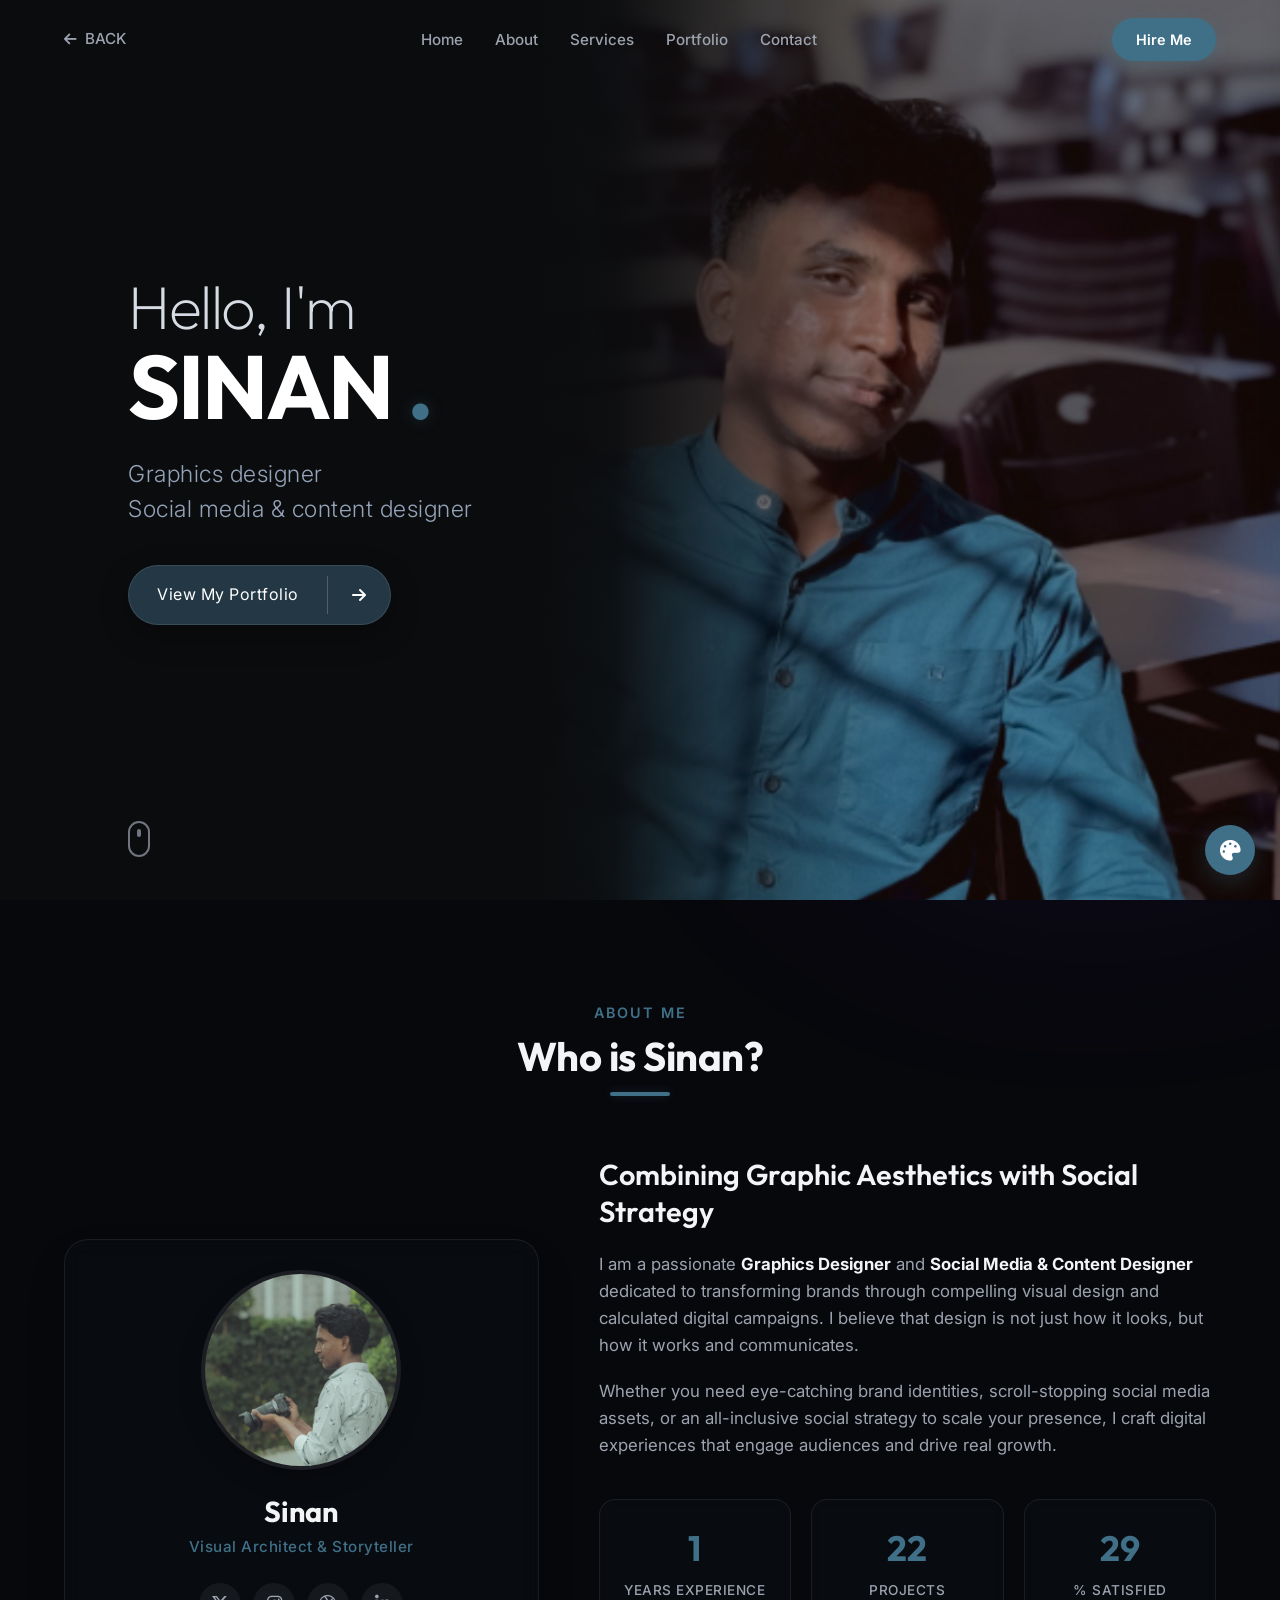
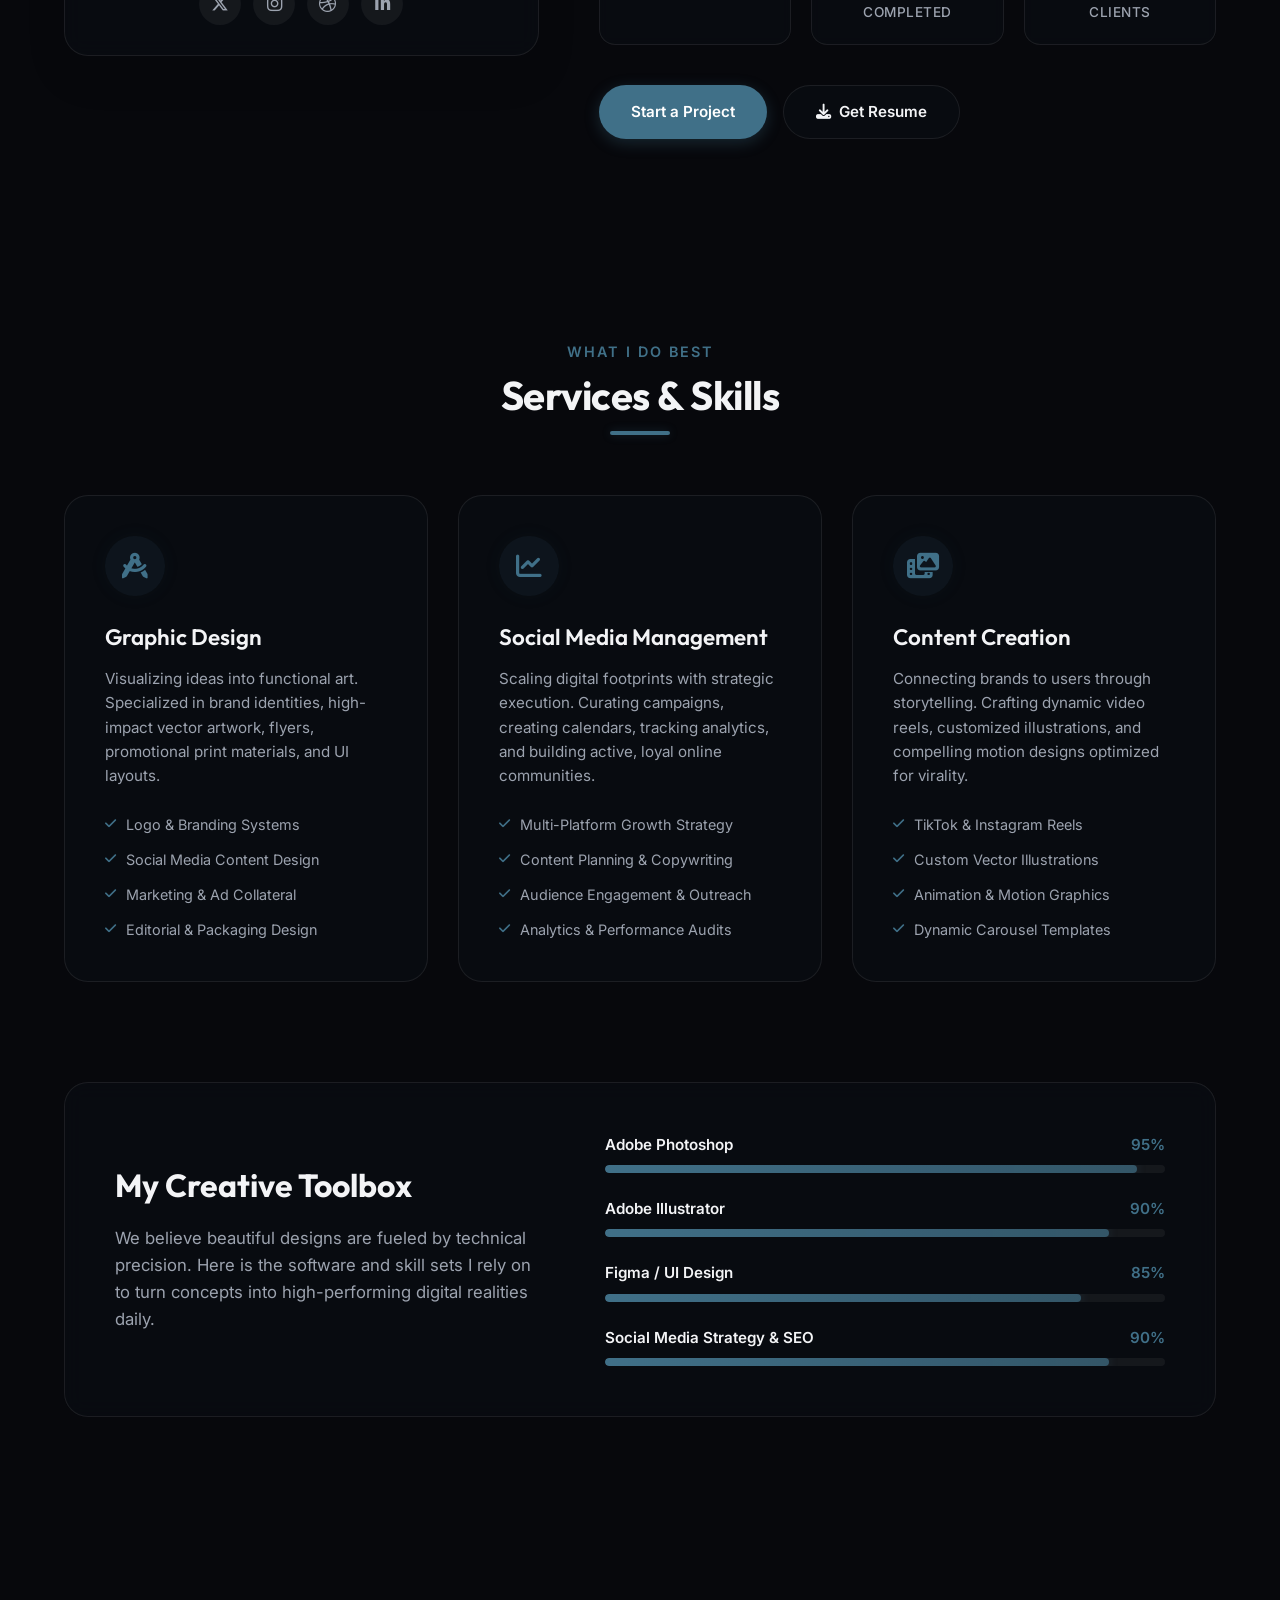
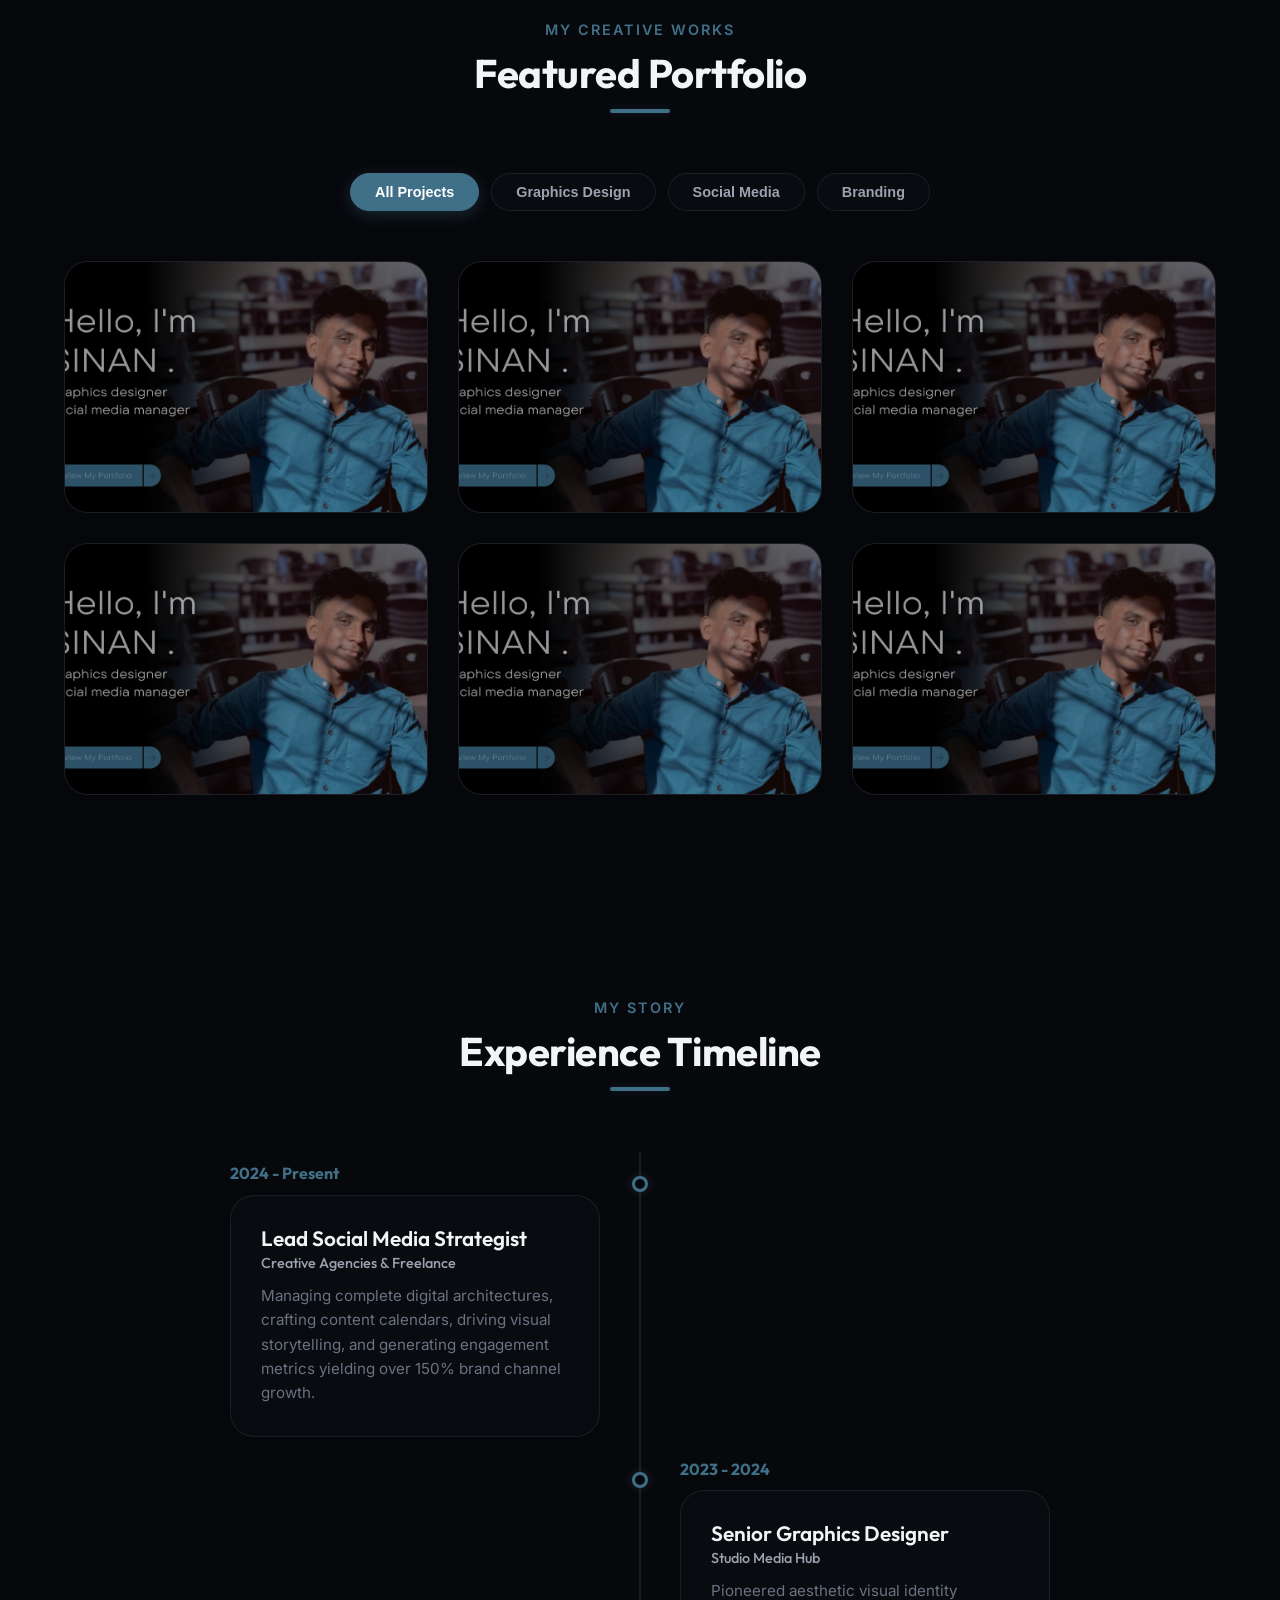
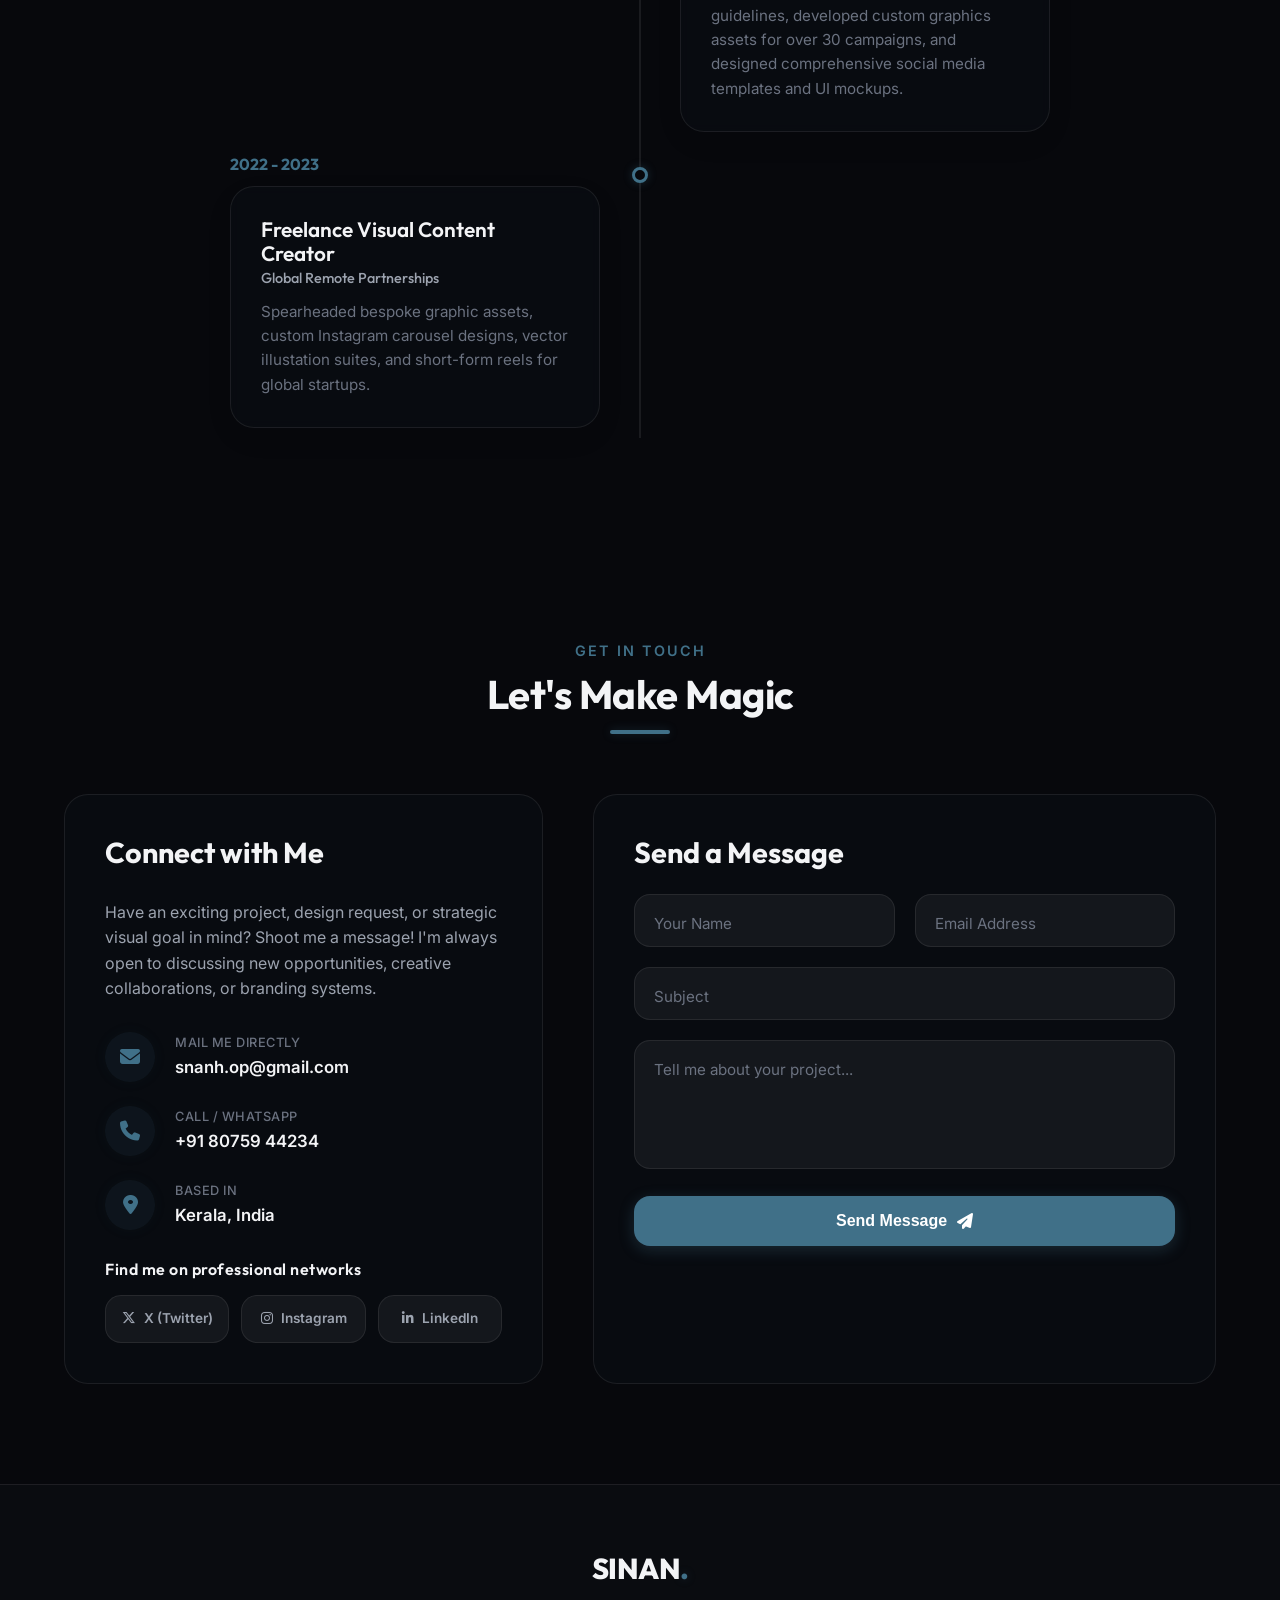
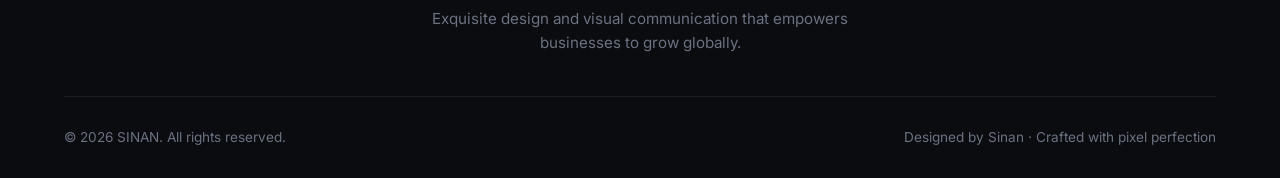
==== commit c4a94026: "Add files via upload" ====
--- a/portfolio.html
+++ b/portfolio.html
@@ -65,7 +65,7 @@
     <!-- Navigation Header -->
     <header class="main-header">
         <div class="header-container">
-            <a href="index.html" class="logo back-logo"><i class="fa-solid fa-arrow-left"></i> BACK</a>
+            <a href="index.html" class="back-logo" style="font-size: 0.95rem; font-weight: 500; font-family: 'Inter', sans-serif; color: #9ca3af; display: inline-flex; align-items: center; gap: 8px; text-decoration: none;"><i class="fa-solid fa-arrow-left" style="font-size: 0.9rem; color: #9ca3af; transition: transform 0.3s ease;"></i> BACK</a>
             
             <nav class="nav-menu" id="navMenu">
                 <ul>
@@ -74,7 +74,7 @@
                     <li><a href="#services" class="nav-link">Services</a></li>
                     <li><a href="#portfolio" class="nav-link active">Portfolio</a></li>
                     <li><a href="#contact" class="nav-link">Contact</a></li>
-                    <li class="mobile-nav-btn-wrapper"><a href="#contact" class="nav-btn mobile-nav-btn">Hire Me</a></li>
+                    <li class="mobile-nav-btn-wrapper" style="display: none;"><a href="#contact" class="nav-btn mobile-nav-btn">Hire Me</a></li>
                 </ul>
             </nav>
 
--- a/style.css
+++ b/style.css
@@ -1777,7 +1777,7 @@
         display: none; /* Hide in header on small screens */
     }
     .mobile-nav-btn-wrapper {
-        display: block;
+        display: block !important;
         margin-top: 15px;
     }
     .mobile-nav-btn-wrapper .mobile-nav-btn {
@@ -2218,7 +2218,7 @@
 }
 
 /* Back link styling in header (matches nav menu link style) */
-.main-header .logo.back-logo {
+.back-logo {
     display: inline-flex !important;
     align-items: center !important;
     gap: 8px !important;
@@ -2230,18 +2230,18 @@
     letter-spacing: normal !important;
 }
 
-.main-header .logo.back-logo i {
+.back-logo i {
     font-size: 0.9rem !important;
     color: var(--text-secondary) !important;
     transition: transform 0.3s cubic-bezier(0.16, 1, 0.3, 1), color var(--transition-fast) !important;
     text-shadow: none !important;
 }
 
-.main-header .logo.back-logo:hover {
+.back-logo:hover {
     color: var(--text-primary) !important;
 }
 
-.main-header .logo.back-logo:hover i {
+.back-logo:hover i {
     transform: translateX(-4px) !important;
     color: var(--text-primary) !important;
 }
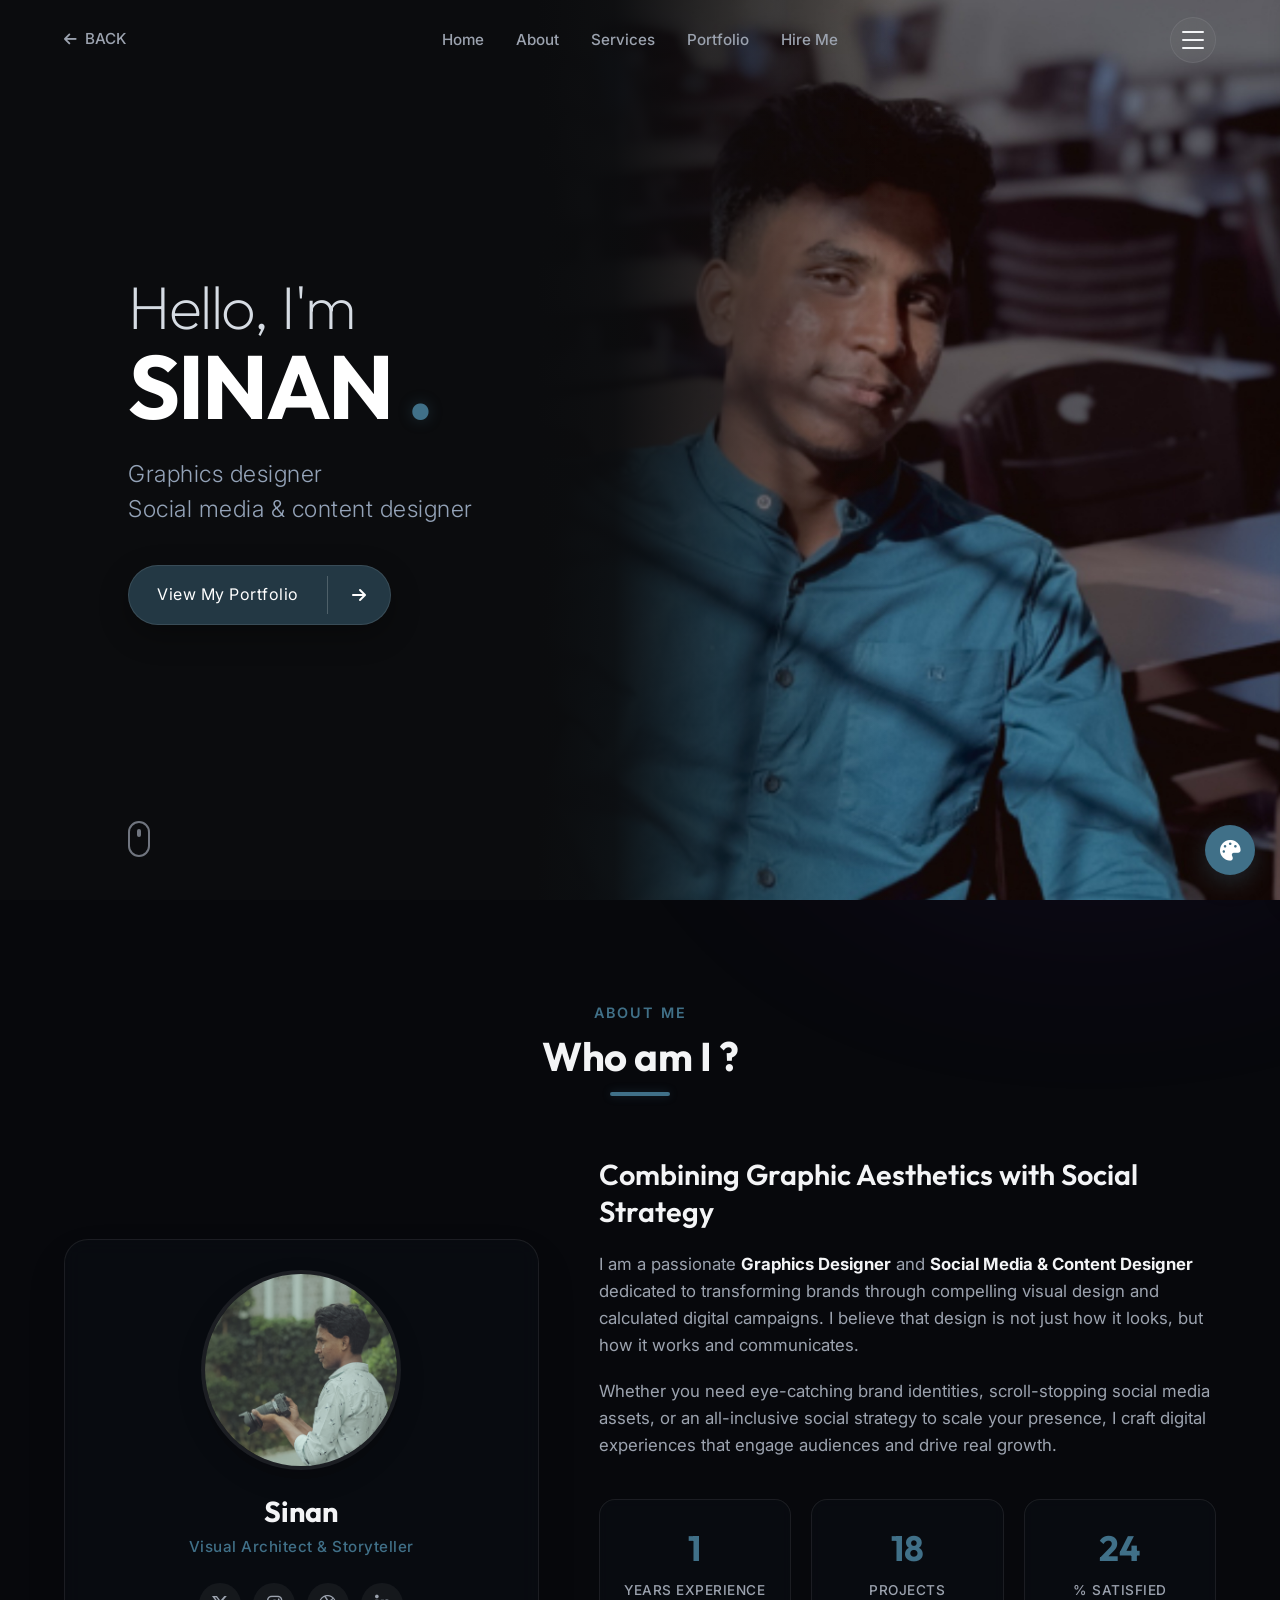
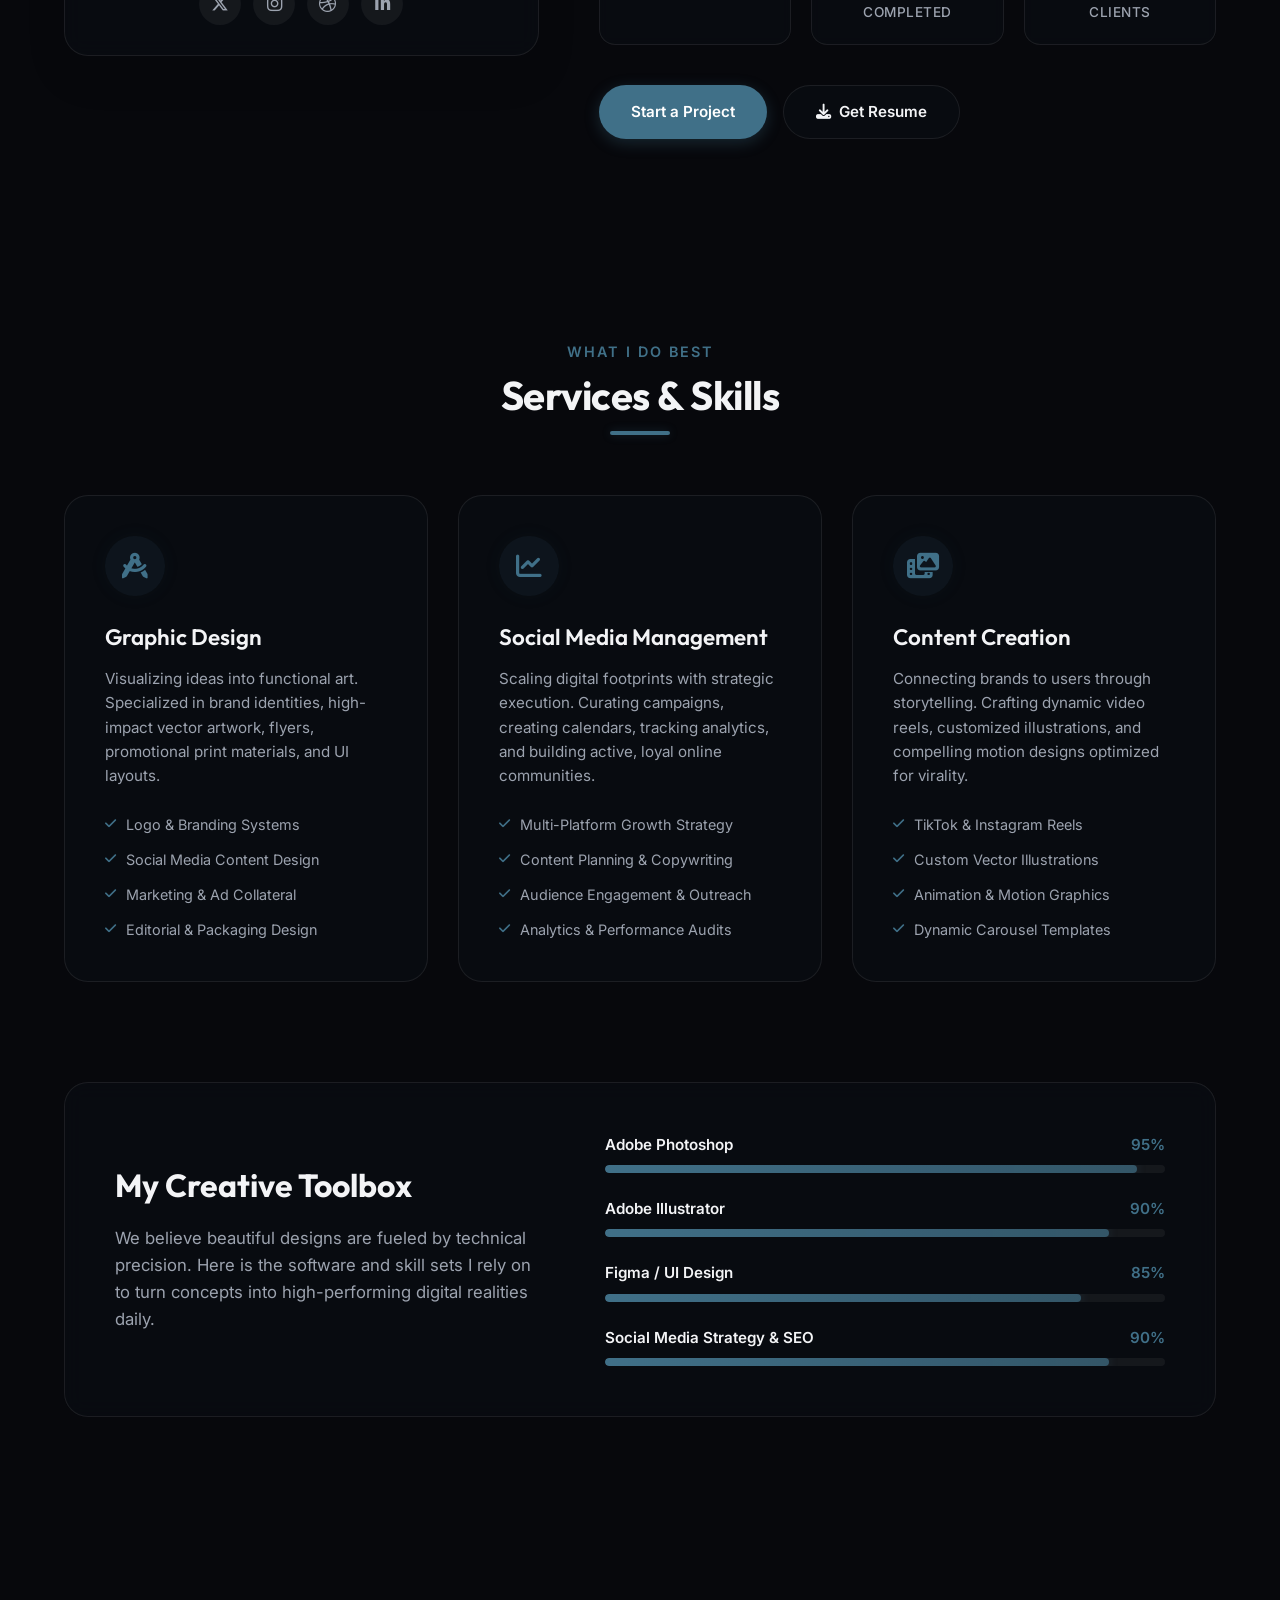
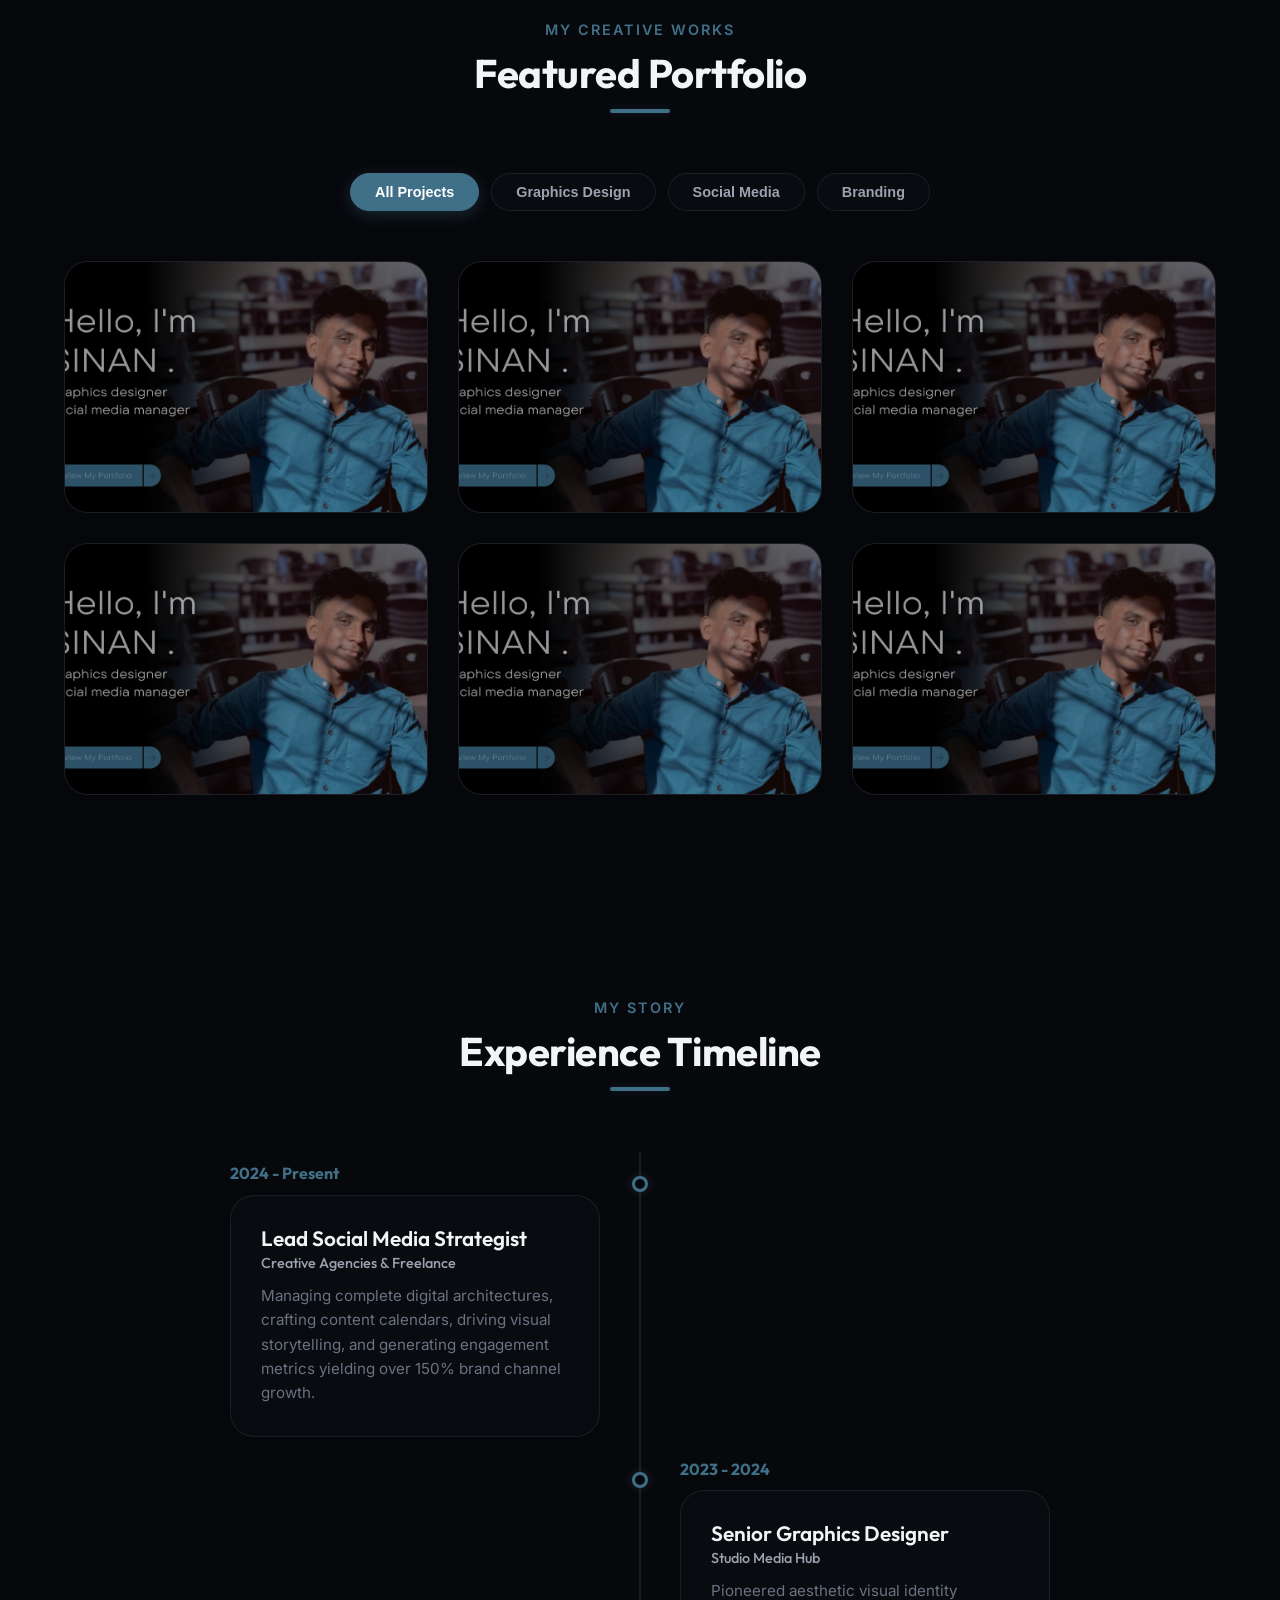
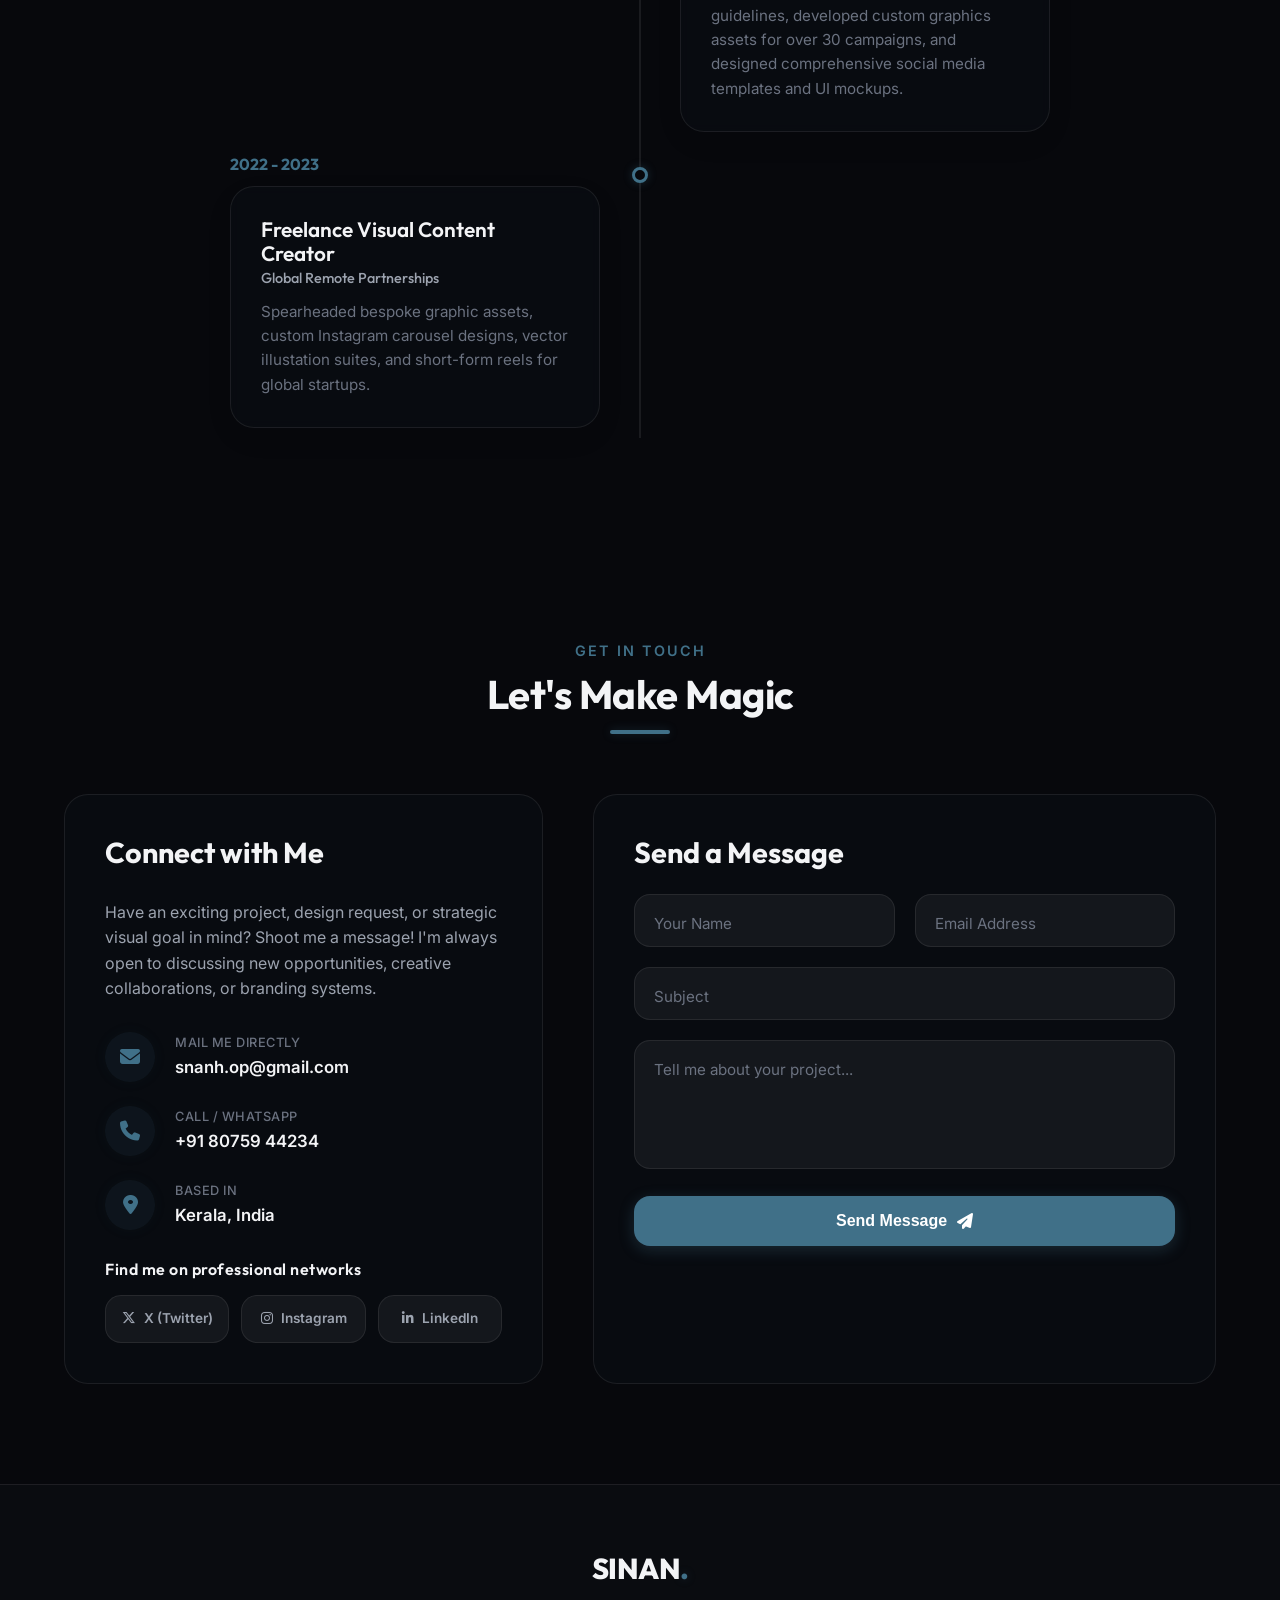
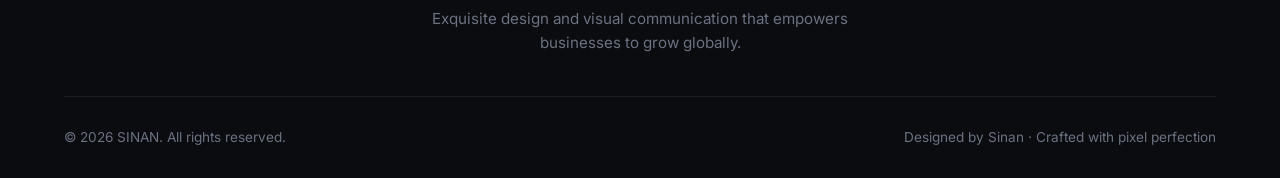
==== commit fc5fb5b7: "Add files via upload Added Tools page login lock and admin approvals panel" ====
--- a/portfolio.html
+++ b/portfolio.html
@@ -67,20 +67,28 @@
         <div class="header-container">
             <a href="index.html" class="back-logo" style="font-size: 0.95rem; font-weight: 500; font-family: 'Inter', sans-serif; color: #9ca3af; display: inline-flex; align-items: center; gap: 8px; text-decoration: none;"><i class="fa-solid fa-arrow-left" style="font-size: 0.9rem; color: #9ca3af; transition: transform 0.3s ease;"></i> BACK</a>
             
-            <nav class="nav-menu" id="navMenu">
+            <!-- Horizontal Menu Bar (Visible ONLY on Desktop) -->
+            <nav class="portfolio-horizontal-menu">
                 <ul>
                     <li><a href="index.html" class="nav-link">Home</a></li>
                     <li><a href="#about" class="nav-link">About</a></li>
                     <li><a href="#services" class="nav-link">Services</a></li>
                     <li><a href="#portfolio" class="nav-link active">Portfolio</a></li>
-                    <li><a href="#contact" class="nav-link">Contact</a></li>
-                    <li class="mobile-nav-btn-wrapper" style="display: none;"><a href="#contact" class="nav-btn mobile-nav-btn">Hire Me</a></li>
+                    <li><a href="#contact" class="nav-link">Hire Me</a></li>
                 </ul>
             </nav>
 
+            <nav class="nav-menu" id="navMenu">
+                <ul>
+                    <li><a href="index.html" class="nav-link">Home</a></li>
+                    <li><a href="tools.html" class="nav-link">Tools</a></li>
+                    <li><a href="tools.html" class="nav-link"><i class="fa-solid fa-lock"></i> Login</a></li>
+                    <li><a href="tools.html#admin" class="nav-link"><i class="fa-solid fa-user-shield"></i> Admin Panel</a></li>
+                </ul>
+            </nav>
+
             <div class="nav-actions">
-                <a href="#contact" class="nav-btn">Hire Me</a>
-                <button class="mobile-menu-toggle" id="menuToggle" aria-label="Toggle Menu">
+                <button class="desktop-menu-toggle" id="menuToggle" aria-label="Toggle Menu">
                     <span></span>
                     <span></span>
                     <span></span>
@@ -136,7 +144,7 @@
             <div class="section-container">
                 <div class="section-header align-center">
                     <span class="subtitle">About Me</span>
-                    <h2>Who is Sinan?</h2>
+                    <h2>Who am I ?</h2>
                     <div class="section-underline"></div>
                 </div>
 
--- a/style.css
+++ b/style.css
@@ -2045,77 +2045,72 @@
 }
 
 /* Force Slide-out Menu styling for Desktop view on landing page */
-.landing-page .nav-menu {
-    position: fixed;
-    top: 0;
-    right: -100%;
-    width: 380px;
-    height: 100vh;
-    background: rgba(13, 16, 23, 0.45);
-    border-left: 1px solid rgba(255, 255, 255, 0.08);
-    box-shadow: -20px 0 50px rgba(0, 0, 0, 0.5);
-    padding: 140px 60px;
-    z-index: 100;
-    transition: right 0.5s cubic-bezier(0.16, 1, 0.3, 1);
-    backdrop-filter: blur(25px);
-    -webkit-backdrop-filter: blur(25px);
-    display: block !important;
-}
-
-.landing-page .nav-menu.active {
-    right: 0;
-}
-
-.landing-page .nav-menu ul {
-    flex-direction: column;
-    gap: 40px;
-}
-
-.landing-page .nav-menu .nav-link {
-    font-family: var(--font-heading);
-    font-size: 1.8rem;
-    font-weight: 700;
-    color: var(--text-secondary);
-    transition: var(--transition-fast);
-}
-
-.landing-page .nav-menu .nav-link:hover {
-    color: #ffffff;
-    padding-left: 10px;
-    text-shadow: 0 0 15px var(--accent-glow);
-}
-
-.landing-page .nav-menu .nav-link::after {
-    display: none; /* remove underline for desktop drawer list */
-}
-
-/* Style the dummy link differently to show it is for aesthetics */
-.landing-page .nav-menu .dummy-link {
-    opacity: 0.5;
-    font-weight: 400;
-    cursor: default;
-}
-.landing-page .nav-menu .dummy-link:hover {
-    color: var(--text-secondary) !important;
-    padding-left: 0 !important;
-    text-shadow: none !important;
-}
-
-/* Staggered entry transitions for menu links when active */
-.landing-page .nav-menu ul li {
-    transform: translateX(40px);
-    opacity: 0;
-    transition: transform 0.6s cubic-bezier(0.16, 1, 0.3, 1), opacity 0.6s ease;
-}
-
-.landing-page .nav-menu.active ul li {
-    transform: translateX(0);
-    opacity: 1;
-}
-
-.landing-page .nav-menu.active ul li:nth-child(1) { transition-delay: 0.15s; }
-.landing-page .nav-menu.active ul li:nth-child(2) { transition-delay: 0.25s; }
-.landing-page .nav-menu.active ul li:nth-child(3) { transition-delay: 0.35s; }
+/* Global Desktop Slide-out Drawer Menu styling */
+@media (min-width: 992px) {
+    .nav-menu {
+        position: fixed !important;
+        top: 0 !important;
+        right: -100% !important;
+        width: 300px !important;
+        height: 100vh !important;
+        background: rgba(13, 16, 23, 0.85) !important;
+        border-left: 1px solid rgba(255, 255, 255, 0.08) !important;
+        box-shadow: -20px 0 50px rgba(0, 0, 0, 0.5) !important;
+        padding: 120px 40px !important;
+        z-index: 100 !important;
+        transition: right 0.5s cubic-bezier(0.16, 1, 0.3, 1) !important;
+        backdrop-filter: blur(25px) !important;
+        -webkit-backdrop-filter: blur(25px) !important;
+        display: block !important;
+    }
+    
+    .nav-menu.active {
+        right: 0 !important;
+    }
+    
+    .nav-menu ul {
+        flex-direction: column !important;
+        gap: 24px !important;
+    }
+    
+    .nav-menu .nav-link {
+        font-family: var(--font-heading) !important;
+        font-size: 1.25rem !important;
+        font-weight: 600 !important;
+        color: var(--text-secondary) !important;
+        transition: var(--transition-fast) !important;
+        letter-spacing: 0.5px !important;
+    }
+    
+    .nav-menu .nav-link:hover {
+        color: #ffffff !important;
+        padding-left: 10px !important;
+        text-shadow: 0 0 15px var(--accent-glow) !important;
+    }
+    
+    .nav-menu .nav-link::after {
+        display: none !important; /* remove underline for desktop drawer list */
+    }
+    
+    /* Staggered entry transitions for menu links when active */
+    .nav-menu ul li {
+        transform: translateX(40px) !important;
+        opacity: 0 !important;
+        transition: transform 0.6s cubic-bezier(0.16, 1, 0.3, 1), opacity 0.6s ease !important;
+    }
+    
+    .nav-menu.active ul li {
+        transform: translateX(0) !important;
+        opacity: 1 !important;
+    }
+    
+    .nav-menu.active ul li:nth-child(1) { transition-delay: 0.12s !important; }
+    .nav-menu.active ul li:nth-child(2) { transition-delay: 0.19s !important; }
+    .nav-menu.active ul li:nth-child(3) { transition-delay: 0.26s !important; }
+    .nav-menu.active ul li:nth-child(4) { transition-delay: 0.33s !important; }
+    .nav-menu.active ul li:nth-child(5) { transition-delay: 0.40s !important; }
+    .nav-menu.active ul li:nth-child(6) { transition-delay: 0.47s !important; }
+}
 
 @media (max-width: 480px) {
     .landing-page .nav-menu {
@@ -2251,4 +2246,750 @@
     display: none;
 }
 
-
+/* ==========================================
+   Tools Page Mini-Folders & OS Modal Layout
+   ========================================== */
+
+/* Mini-Folder Grid Override */
+.tools-directory {
+    display: grid !important;
+    grid-template-columns: repeat(auto-fill, minmax(260px, 1fr)) !important;
+    gap: 40px 30px !important;
+    margin-bottom: 80px !important;
+    padding-top: 20px !important;
+}
+
+/* Compact Folder Card Shape */
+.tools-directory .folder-card {
+    margin-top: 30px !important;
+    cursor: pointer !important;
+    min-height: 240px !important;
+    display: flex !important;
+    flex-direction: column !important;
+    justify-content: flex-start !important;
+    align-items: stretch !important;
+    border-radius: 0 16px 16px 16px !important;
+    background: rgba(13, 16, 23, 0.25) !important;
+    border: 1px solid var(--glass-border) !important;
+    position: relative !important;
+    transition: var(--transition-smooth) !important;
+    box-shadow: 0 10px 30px rgba(0, 0, 0, 0.15) !important;
+}
+
+.tools-directory .folder-card:hover {
+    transform: translateY(-5px) !important;
+    border-color: rgba(var(--accent-rgb), 0.3) !important;
+    box-shadow: 0 15px 35px rgba(var(--accent-rgb), 0.15) !important;
+}
+
+/* Folder Top Tab styling */
+.tools-directory .folder-tab {
+    transition: var(--transition-smooth) !important;
+}
+.tools-directory .folder-card:hover .folder-tab {
+    background: rgba(13, 16, 23, 0.6) !important;
+    border-color: rgba(var(--accent-rgb), 0.3) !important;
+    color: #ffffff !important;
+}
+
+/* Folder Summary Items */
+.folder-summary {
+    display: flex !important;
+    flex-direction: column !important;
+    align-items: center !important;
+    text-align: center !important;
+    padding: 10px 0 !important;
+    gap: 0 !important;
+}
+
+.folder-icon-circle {
+    width: 54px;
+    height: 54px;
+    border-radius: 50%;
+    display: flex;
+    align-items: center;
+    justify-content: center;
+    font-size: 1.4rem;
+    margin-bottom: 16px;
+    transition: var(--transition-smooth);
+}
+
+/* Folder Circle Color Presets */
+.folder-icon-circle.accent-teal {
+    background: rgba(0, 173, 181, 0.08);
+    color: #00adb5;
+    border: 1px solid rgba(0, 173, 181, 0.15);
+}
+.folder-icon-circle.accent-purple {
+    background: rgba(138, 43, 226, 0.08);
+    color: #8a2be2;
+    border: 1px solid rgba(138, 43, 226, 0.15);
+}
+.folder-icon-circle.accent-orange {
+    background: rgba(245, 158, 11, 0.08);
+    color: #f59e0b;
+    border: 1px solid rgba(245, 158, 11, 0.15);
+}
+.folder-icon-circle.accent-emerald {
+    background: rgba(16, 185, 129, 0.08);
+    color: #10b981;
+    border: 1px solid rgba(16, 185, 129, 0.15);
+}
+
+.folder-card:hover .folder-icon-circle {
+    transform: scale(1.1) rotate(5deg);
+    box-shadow: 0 0 20px rgba(255, 255, 255, 0.05);
+}
+
+.folder-summary h4 {
+    font-size: 1.15rem;
+    font-weight: 700;
+    margin-bottom: 8px;
+    color: var(--text-primary);
+    font-family: var(--font-heading);
+}
+
+.folder-desc {
+    font-size: 0.85rem;
+    color: var(--text-secondary);
+    line-height: 1.4;
+    margin-bottom: 12px;
+    max-width: 220px;
+    min-height: 38px;
+}
+
+.folder-meta {
+    font-size: 0.72rem;
+    font-weight: 600;
+    color: var(--text-muted);
+    text-transform: uppercase;
+    letter-spacing: 1px;
+    margin-bottom: 16px;
+}
+
+.folder-card .open-folder-btn {
+    background: rgba(255, 255, 255, 0.03) !important;
+    border: 1px solid var(--glass-border) !important;
+    color: var(--text-primary) !important;
+    padding: 8px 18px !important;
+    border-radius: 50px !important;
+    font-size: 0.8rem !important;
+    font-weight: 600 !important;
+    cursor: pointer !important;
+    display: inline-flex !important;
+    align-items: center !important;
+    gap: 6px !important;
+    transition: var(--transition-fast) !important;
+    margin-top: auto;
+}
+
+.folder-card:hover .open-folder-btn {
+    background: var(--accent-color) !important;
+    border-color: var(--accent-color) !important;
+    color: #ffffff !important;
+    box-shadow: 0 4px 12px var(--accent-glow) !important;
+}
+
+/* Hide workspace folder-content on directory list page */
+.folder-card .folder-content {
+    display: none !important;
+}
+
+/* Workspace OS-Style Modal Window */
+.tool-modal {
+    position: fixed;
+    top: 0;
+    left: 0;
+    width: 100vw;
+    height: 100vh;
+    z-index: 1000;
+    display: flex;
+    align-items: center;
+    justify-content: center;
+    opacity: 0;
+    pointer-events: none;
+    transition: opacity 0.4s cubic-bezier(0.16, 1, 0.3, 1);
+}
+
+.tool-modal.active {
+    opacity: 1;
+    pointer-events: all;
+}
+
+.tool-modal-backdrop {
+    position: absolute;
+    top: 0;
+    left: 0;
+    width: 100%;
+    height: 100%;
+    background: rgba(3, 4, 7, 0.6);
+    backdrop-filter: blur(15px);
+    -webkit-backdrop-filter: blur(15px);
+    transition: inherit;
+}
+
+.tool-modal-window {
+    background: rgba(13, 16, 23, 0.8);
+    border: 1px solid rgba(255, 255, 255, 0.1);
+    border-radius: 16px;
+    width: 90%;
+    max-width: 850px;
+    height: 80vh;
+    max-height: 650px;
+    display: flex;
+    flex-direction: column;
+    overflow: hidden;
+    box-shadow: 0 30px 60px rgba(0, 0, 0, 0.4);
+    backdrop-filter: blur(25px);
+    -webkit-backdrop-filter: blur(25px);
+    transform: scale(0.93) translateY(20px);
+    transition: transform 0.4s cubic-bezier(0.16, 1, 0.3, 1), width 0.3s ease, height 0.3s ease;
+    z-index: 1010;
+}
+
+.tool-modal.active .tool-modal-window {
+    transform: scale(1) translateY(0);
+}
+
+/* Maximize OS Window State */
+.tool-modal-window.maximized {
+    max-width: 96% !important;
+    max-height: 94% !important;
+    width: 96vw !important;
+    height: 94vh !important;
+    border-radius: 12px !important;
+}
+
+/* OS Window Title Bar Header */
+.tool-modal-header {
+    background: rgba(0, 0, 0, 0.25);
+    border-bottom: 1px solid rgba(255, 255, 255, 0.06);
+    padding: 12px 20px;
+    display: flex;
+    align-items: center;
+    justify-content: space-between;
+    user-select: none;
+}
+
+.window-controls {
+    display: flex;
+    gap: 8px;
+    align-items: center;
+}
+
+.window-dot {
+    width: 12px;
+    height: 12px;
+    border-radius: 50%;
+    cursor: pointer;
+    position: relative;
+    transition: filter 0.2s ease;
+}
+.window-dot:hover {
+    filter: brightness(1.2);
+}
+
+.window-dot.close {
+    background: #ef4444;
+}
+.window-dot.minimize {
+    background: #f59e0b;
+}
+.window-dot.maximize {
+    background: #10b981;
+}
+
+.window-path {
+    font-family: monospace;
+    font-size: 0.72rem;
+    color: var(--text-muted);
+    letter-spacing: 0.5px;
+    text-transform: lowercase;
+}
+
+/* Workspace Inner Scroll Area */
+.tool-modal-body {
+    flex: 1;
+    padding: 30px;
+    overflow-y: auto;
+}
+
+/* Render active layout inside modal body */
+.tool-modal-body .folder-content {
+    display: block !important;
+    opacity: 1 !important;
+    max-height: none !important;
+    border-top: none !important;
+    padding-top: 0 !important;
+    margin-top: 0 !important;
+}
+
+/* Disable body scroll lock overlay rules */
+body.modal-open {
+    overflow: hidden !important;
+}
+
+/* Homepage Landing CTAs Layout Adjustments (supports three buttons) */
+.landing-actions {
+    display: flex !important;
+    gap: 16px !important;
+    flex-wrap: wrap !important;
+    margin-top: 30px !important;
+}
+@media (max-width: 640px) {
+    .landing-actions {
+        justify-content: center !important;
+    }
+}
+
+/* Responsive Modal Styling for small mobile devices */
+@media (max-width: 640px) {
+    .tool-modal-window {
+        width: 100% !important;
+        height: 85vh !important;
+        max-height: 85vh !important;
+        border-radius: 20px 20px 0 0 !important;
+        position: absolute !important;
+        bottom: 0 !important;
+        transform: translateY(100%) !important;
+        transition: transform 0.4s cubic-bezier(0.16, 1, 0.3, 1) !important;
+    }
+    .tool-modal.active .tool-modal-window {
+        transform: translateY(0) !important;
+    }
+    .tool-modal-body {
+        padding: 24px 16px !important;
+    }
+    
+    .tools-directory {
+        grid-template-columns: 1fr !important;
+        gap: 30px 0 !important;
+    }
+}
+/* Portfolio Page Horizontal Top Center Menu */
+.portfolio-horizontal-menu {
+    display: none;
+}
+
+@media (min-width: 992px) {
+    .portfolio-horizontal-menu {
+        display: block !important;
+        position: absolute !important;
+        left: 50% !important;
+        top: 50% !important;
+        transform: translate(-50%, -50%) !important;
+        z-index: 5 !important;
+    }
+    
+    .portfolio-horizontal-menu ul {
+        display: flex !important;
+        gap: 32px !important;
+        align-items: center !important;
+        list-style: none !important;
+    }
+    
+    .portfolio-horizontal-menu .nav-link {
+        font-family: var(--font-primary) !important;
+        font-size: 0.95rem !important;
+        font-weight: 500 !important;
+        color: var(--text-secondary) !important;
+        position: relative !important;
+        padding: 8px 0 !important;
+        transition: var(--transition-fast) !important;
+        text-transform: none !important;
+        letter-spacing: normal !important;
+    }
+    
+    .portfolio-horizontal-menu .nav-link:hover,
+    .portfolio-horizontal-menu .nav-link.active {
+        color: var(--text-primary) !important;
+    }
+    
+    .portfolio-horizontal-menu .nav-link::after {
+        content: '' !important;
+        position: absolute !important;
+        bottom: 0 !important;
+        left: 0 !important;
+        width: 0 !important;
+        height: 2px !important;
+        background: var(--accent-color) !important;
+        box-shadow: 0 0 8px var(--accent-glow) !important;
+        transition: var(--transition-fast) !important;
+    }
+    
+    .portfolio-horizontal-menu .nav-link:hover::after,
+    .portfolio-horizontal-menu .nav-link.active::after {
+        width: 100% !important;
+    }
+}
+
+/* ==========================================
+   Tools Page Lock Screen Gate & Admin Panel
+   ========================================== */
+
+.lock-screen-gate {
+    display: flex;
+    align-items: center;
+    justify-content: center;
+    min-height: 70vh;
+    padding: 40px 20px;
+    z-index: 100;
+}
+
+.lock-card {
+    background: rgba(13, 16, 23, 0.45);
+    border: 1px solid var(--glass-border);
+    backdrop-filter: blur(20px);
+    -webkit-backdrop-filter: blur(20px);
+    border-radius: var(--border-radius-lg);
+    padding: 50px 40px;
+    width: 100%;
+    max-width: 480px;
+    text-align: center;
+    box-shadow: 0 25px 50px rgba(0, 0, 0, 0.3);
+    position: relative;
+    overflow: hidden;
+    animation: fadeIn 0.6s ease forwards;
+}
+
+.lock-icon-wrapper {
+    width: 70px;
+    height: 70px;
+    border-radius: 50%;
+    background: rgba(var(--accent-rgb), 0.1);
+    border: 1px solid rgba(var(--accent-rgb), 0.2);
+    color: var(--accent-color);
+    display: flex;
+    align-items: center;
+    justify-content: center;
+    font-size: 1.8rem;
+    margin: 0 auto 24px;
+    box-shadow: 0 0 20px rgba(var(--accent-rgb), 0.15);
+}
+
+.lock-card h2 {
+    font-family: var(--font-heading);
+    font-size: 1.8rem;
+    font-weight: 800;
+    margin-bottom: 12px;
+    letter-spacing: -0.5px;
+}
+
+.lock-subtitle {
+    color: var(--text-secondary);
+    font-size: 0.95rem;
+    line-height: 1.5;
+    margin-bottom: 30px;
+}
+
+/* Feedback alerts inside gate */
+.lock-message {
+    padding: 12px 16px;
+    border-radius: var(--border-radius-md);
+    font-size: 0.85rem;
+    font-weight: 500;
+    margin-bottom: 24px;
+    text-align: left;
+    display: flex;
+    align-items: center;
+    animation: slideUp 0.3s ease;
+}
+
+.lock-message.error {
+    background: rgba(239, 68, 68, 0.1);
+    border: 1px solid rgba(239, 68, 68, 0.2);
+    color: #f87171;
+}
+
+.lock-message.pending {
+    background: rgba(245, 158, 11, 0.1);
+    border: 1px solid rgba(245, 158, 11, 0.2);
+    color: #fbbf24;
+}
+
+.lock-message.success {
+    background: rgba(16, 185, 129, 0.1);
+    border: 1px solid rgba(16, 185, 129, 0.2);
+    color: #34d399;
+}
+
+.lock-form {
+    display: flex;
+    flex-direction: column;
+    gap: 20px;
+}
+
+.lock-form-actions {
+    display: grid;
+    grid-template-columns: 1fr 1fr;
+    gap: 16px;
+    margin-top: 10px;
+}
+
+.gate-btn {
+    padding: 14px 20px;
+    font-size: 0.9rem;
+    font-weight: 600;
+    border-radius: var(--border-radius-md);
+    cursor: pointer;
+    transition: var(--transition-fast);
+    display: inline-flex;
+    align-items: center;
+    justify-content: center;
+    border: none;
+}
+
+.gate-btn.primary {
+    background: var(--accent-color);
+    color: #ffffff;
+    box-shadow: 0 4px 12px var(--accent-glow);
+}
+
+.gate-btn.primary:hover {
+    transform: translateY(-2px);
+    box-shadow: 0 6px 18px rgba(var(--accent-rgb), 0.4);
+}
+
+.gate-btn.secondary {
+    background: rgba(255, 255, 255, 0.03);
+    border: 1px solid var(--glass-border);
+    color: var(--text-primary);
+}
+
+.gate-btn.secondary:hover {
+    background: rgba(255, 255, 255, 0.08);
+    border-color: rgba(255, 255, 255, 0.2);
+}
+
+.admin-trigger-area {
+    margin-top: 30px;
+    padding-top: 20px;
+    border-top: 1px solid var(--glass-border);
+}
+
+#triggerAdminPanel {
+    font-size: 0.8rem;
+    color: var(--text-muted);
+    cursor: pointer;
+    font-weight: 500;
+    transition: var(--transition-fast);
+    display: inline-flex;
+    align-items: center;
+    gap: 6px;
+}
+
+#triggerAdminPanel:hover {
+    color: var(--accent-color);
+}
+
+/* Simulation badge */
+.simulation-badge {
+    background: rgba(59, 130, 246, 0.1);
+    border: 1px solid rgba(59, 130, 246, 0.2);
+    color: #60a5fa;
+    font-size: 0.8rem;
+    padding: 8px 12px;
+    border-radius: 6px;
+    margin-bottom: 20px;
+    display: inline-flex;
+    align-items: center;
+    gap: 6px;
+}
+
+/* Admin Approvals Drawer / Window */
+.admin-panel {
+    position: fixed;
+    top: 0;
+    left: 0;
+    width: 100vw;
+    height: 100vh;
+    z-index: 2000;
+}
+
+.admin-panel-backdrop {
+    position: absolute;
+    top: 0;
+    left: 0;
+    width: 100%;
+    height: 100%;
+    background: rgba(3, 4, 7, 0.6);
+    backdrop-filter: blur(10px);
+    -webkit-backdrop-filter: blur(10px);
+}
+
+.admin-panel-window {
+    position: absolute;
+    right: 0;
+    top: 0;
+    width: 100%;
+    max-width: 460px;
+    height: 100%;
+    background: rgba(13, 16, 23, 0.85);
+    border-left: 1px solid rgba(255, 255, 255, 0.1);
+    box-shadow: -20px 0 50px rgba(0, 0, 0, 0.4);
+    backdrop-filter: blur(30px);
+    -webkit-backdrop-filter: blur(30px);
+    display: flex;
+    flex-direction: column;
+    animation: slideLeft 0.4s cubic-bezier(0.16, 1, 0.3, 1) forwards;
+}
+
+@keyframes slideLeft {
+    from { transform: translateX(100%); }
+    to { transform: translateX(0); }
+}
+
+.admin-panel-header {
+    padding: 24px;
+    border-bottom: 1px solid rgba(255, 255, 255, 0.06);
+    display: flex;
+    justify-content: space-between;
+    align-items: center;
+}
+
+.admin-panel-header h3 {
+    font-family: var(--font-heading);
+    font-size: 1.15rem;
+    font-weight: 700;
+    display: flex;
+    align-items: center;
+    gap: 8px;
+    color: var(--accent-color);
+}
+
+.close-admin {
+    background: transparent;
+    border: none;
+    font-size: 1.8rem;
+    color: var(--text-secondary);
+    cursor: pointer;
+    transition: var(--transition-fast);
+}
+
+.close-admin:hover {
+    color: #ffffff;
+    transform: rotate(90deg);
+}
+
+.admin-panel-body {
+    flex: 1;
+    padding: 24px;
+    overflow-y: auto;
+    display: flex;
+    flex-direction: column;
+}
+
+.admin-help {
+    font-size: 0.85rem;
+    color: var(--text-secondary);
+    margin-bottom: 24px;
+    line-height: 1.4;
+}
+
+.admin-loading {
+    font-size: 0.9rem;
+    color: var(--text-muted);
+    text-align: center;
+    padding: 30px 0;
+}
+
+.user-requests-list {
+    display: flex;
+    flex-direction: column;
+    gap: 12px;
+    list-style: none;
+    padding: 0;
+}
+
+.user-request-item {
+    background: rgba(255, 255, 255, 0.02);
+    border: 1px solid var(--glass-border);
+    border-radius: var(--border-radius-md);
+    padding: 16px;
+    display: flex;
+    align-items: center;
+    justify-content: space-between;
+    gap: 12px;
+    transition: var(--transition-fast);
+}
+
+.user-request-item:hover {
+    border-color: rgba(255, 255, 255, 0.08);
+    background: rgba(255, 255, 255, 0.04);
+}
+
+.user-email {
+    font-size: 0.85rem;
+    font-weight: 500;
+    color: var(--text-primary);
+    overflow: hidden;
+    text-overflow: ellipsis;
+    white-space: nowrap;
+    flex: 1;
+}
+
+.user-status {
+    font-size: 0.72rem;
+    font-weight: 700;
+    text-transform: uppercase;
+    padding: 4px 10px;
+    border-radius: 50px;
+    letter-spacing: 0.5px;
+}
+
+.user-status.status-pending {
+    background: rgba(245, 158, 11, 0.1);
+    color: #fbbf24;
+}
+
+.user-status.status-approved {
+    background: rgba(16, 185, 129, 0.1);
+    color: #34d399;
+}
+
+.admin-action-btn {
+    padding: 6px 12px;
+    font-size: 0.8rem;
+    font-weight: 600;
+    border-radius: 4px;
+    cursor: pointer;
+    border: none;
+    transition: var(--transition-fast);
+}
+
+.admin-action-btn.btn-approve {
+    background: var(--accent-color);
+    color: #ffffff;
+}
+
+.admin-action-btn.btn-approve:hover {
+    box-shadow: 0 4px 10px var(--accent-glow);
+}
+
+.admin-action-btn.btn-revoke {
+    background: rgba(239, 68, 68, 0.1);
+    border: 1px solid rgba(239, 68, 68, 0.2);
+    color: #f87171;
+}
+
+.admin-action-btn.btn-revoke:hover {
+    background: rgba(239, 68, 68, 0.2);
+}
+
+.empty-list-msg, .error-list-msg {
+    text-align: center;
+    color: var(--text-muted);
+    font-size: 0.9rem;
+    padding: 40px 20px;
+}
+
+/* Shake Keyframe animation for incorrect entries */
+.shake {
+    animation: shakeAnim 0.5s ease-in-out;
+}
+
+@keyframes shakeAnim {
+    0%, 100% { transform: translateX(0); }
+    10%, 30%, 50%, 70%, 90% { transform: translateX(-6px); }
+    20%, 40%, 60%, 80% { transform: translateX(6px); }
+}
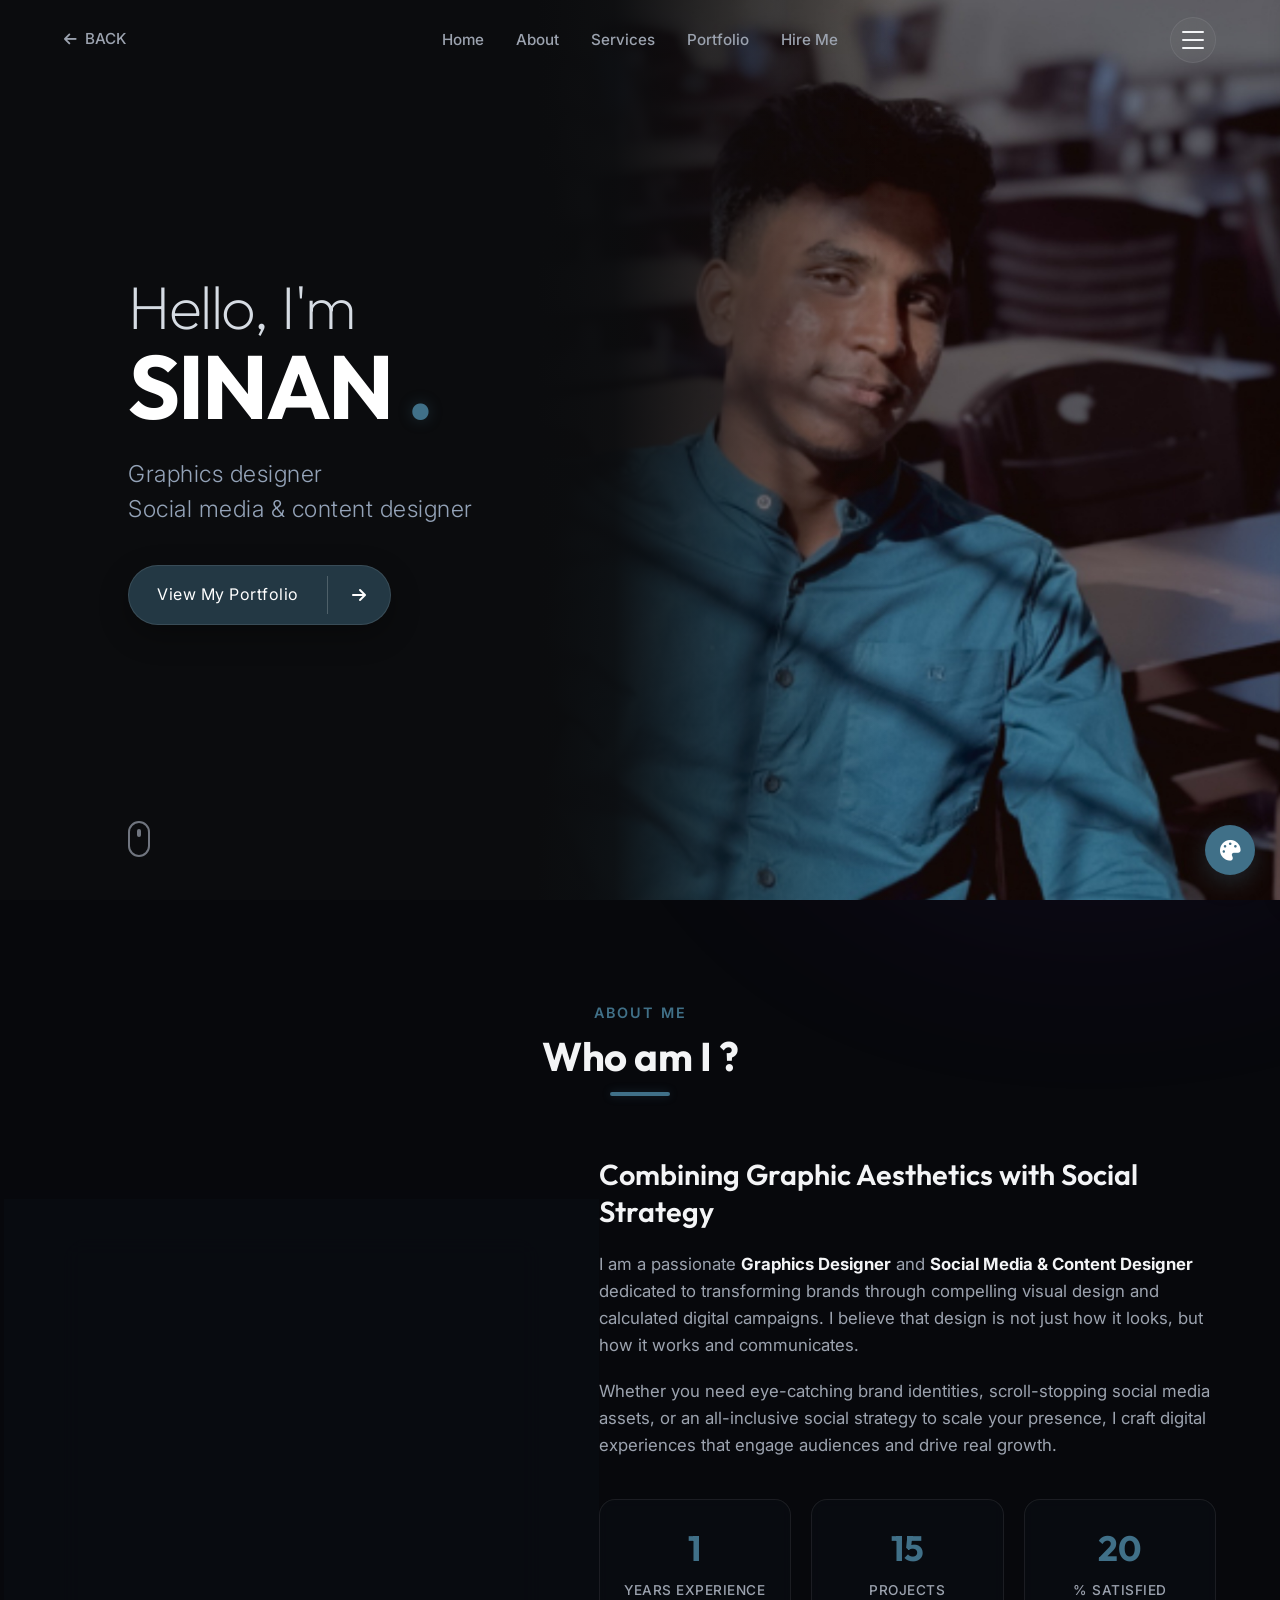
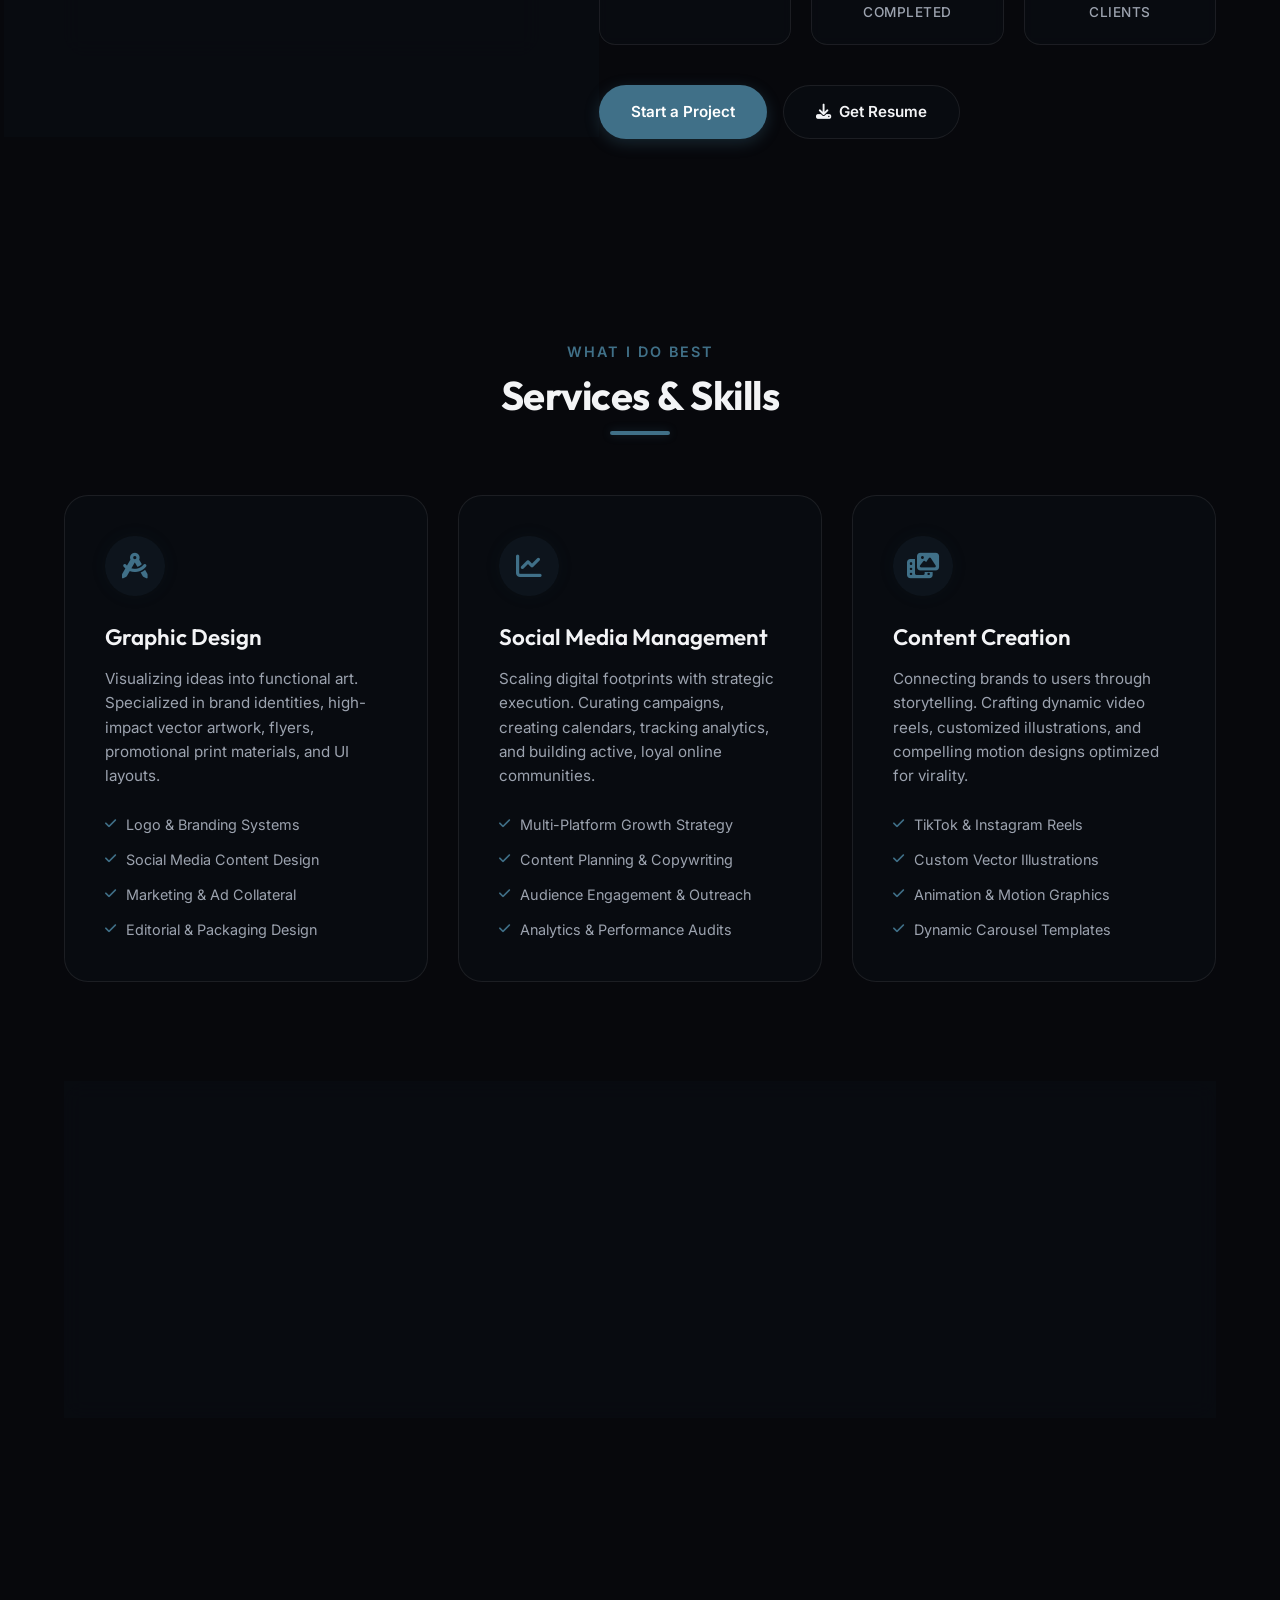
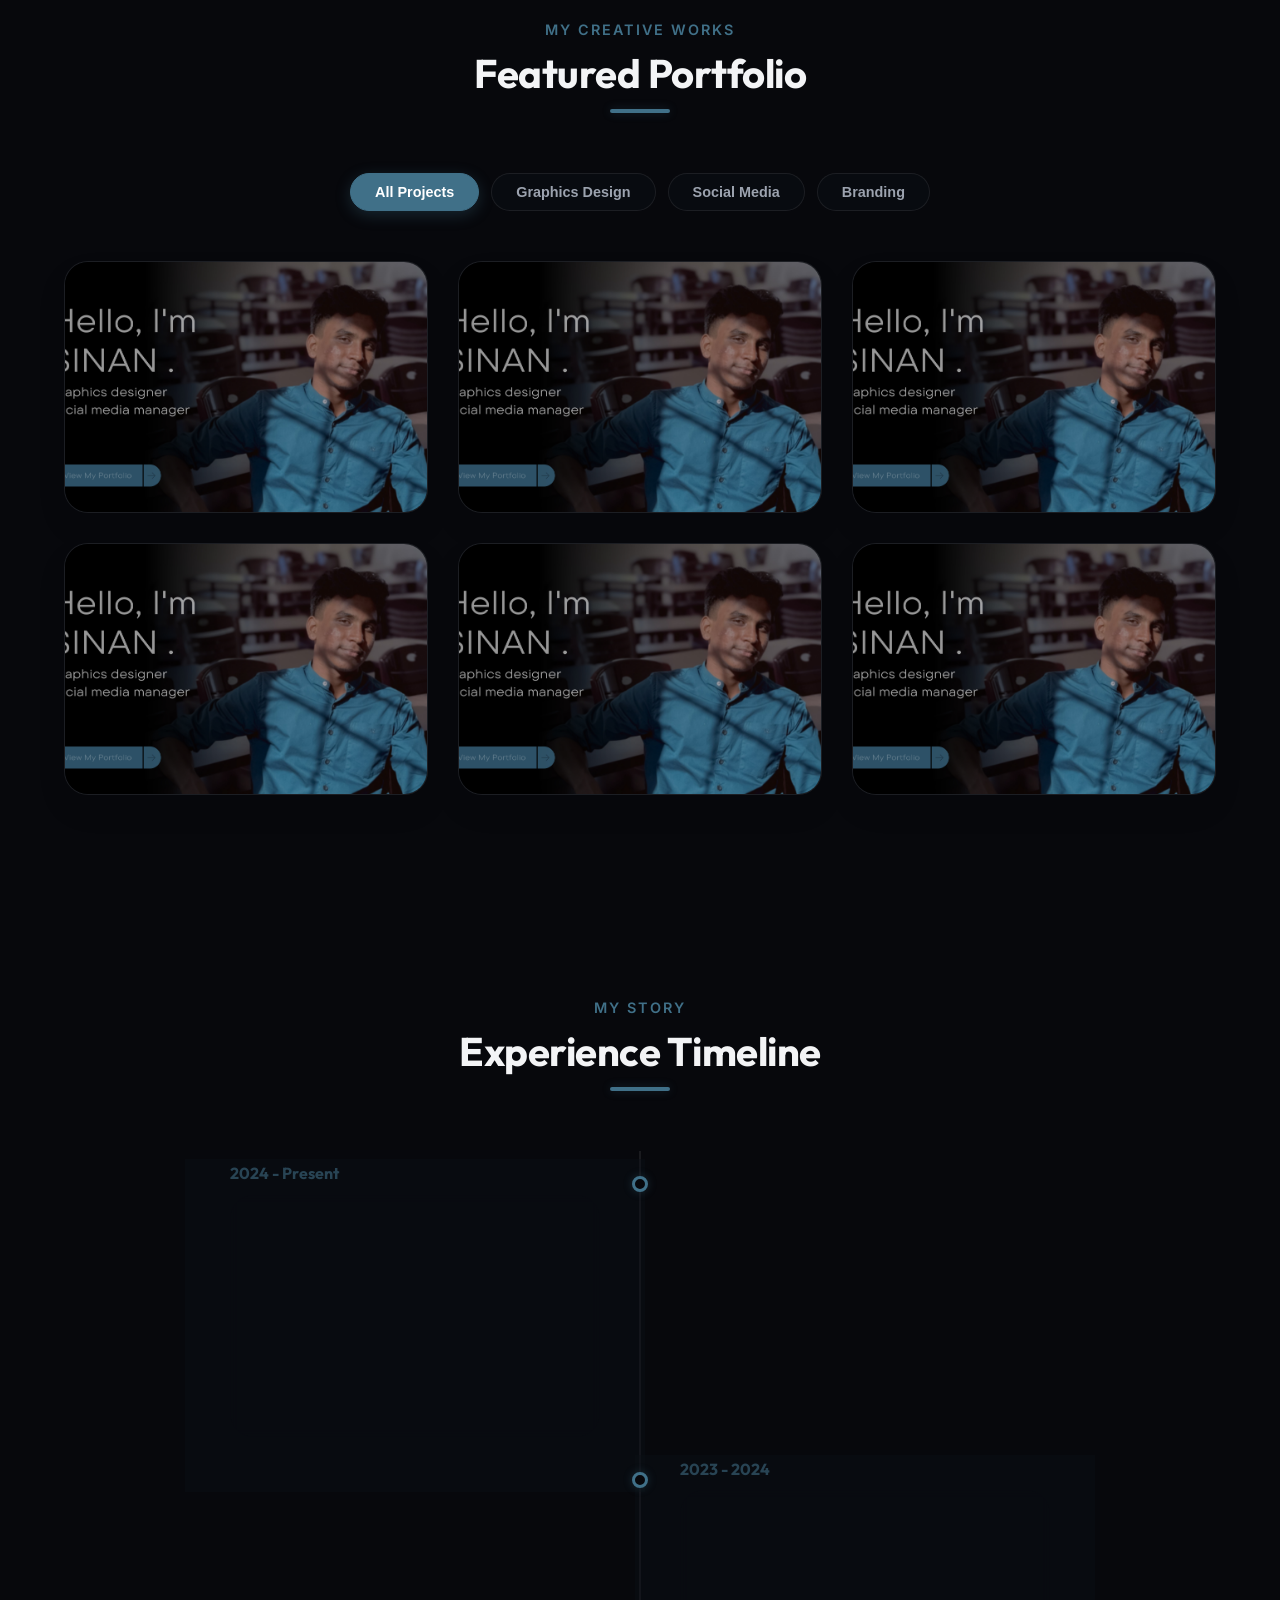
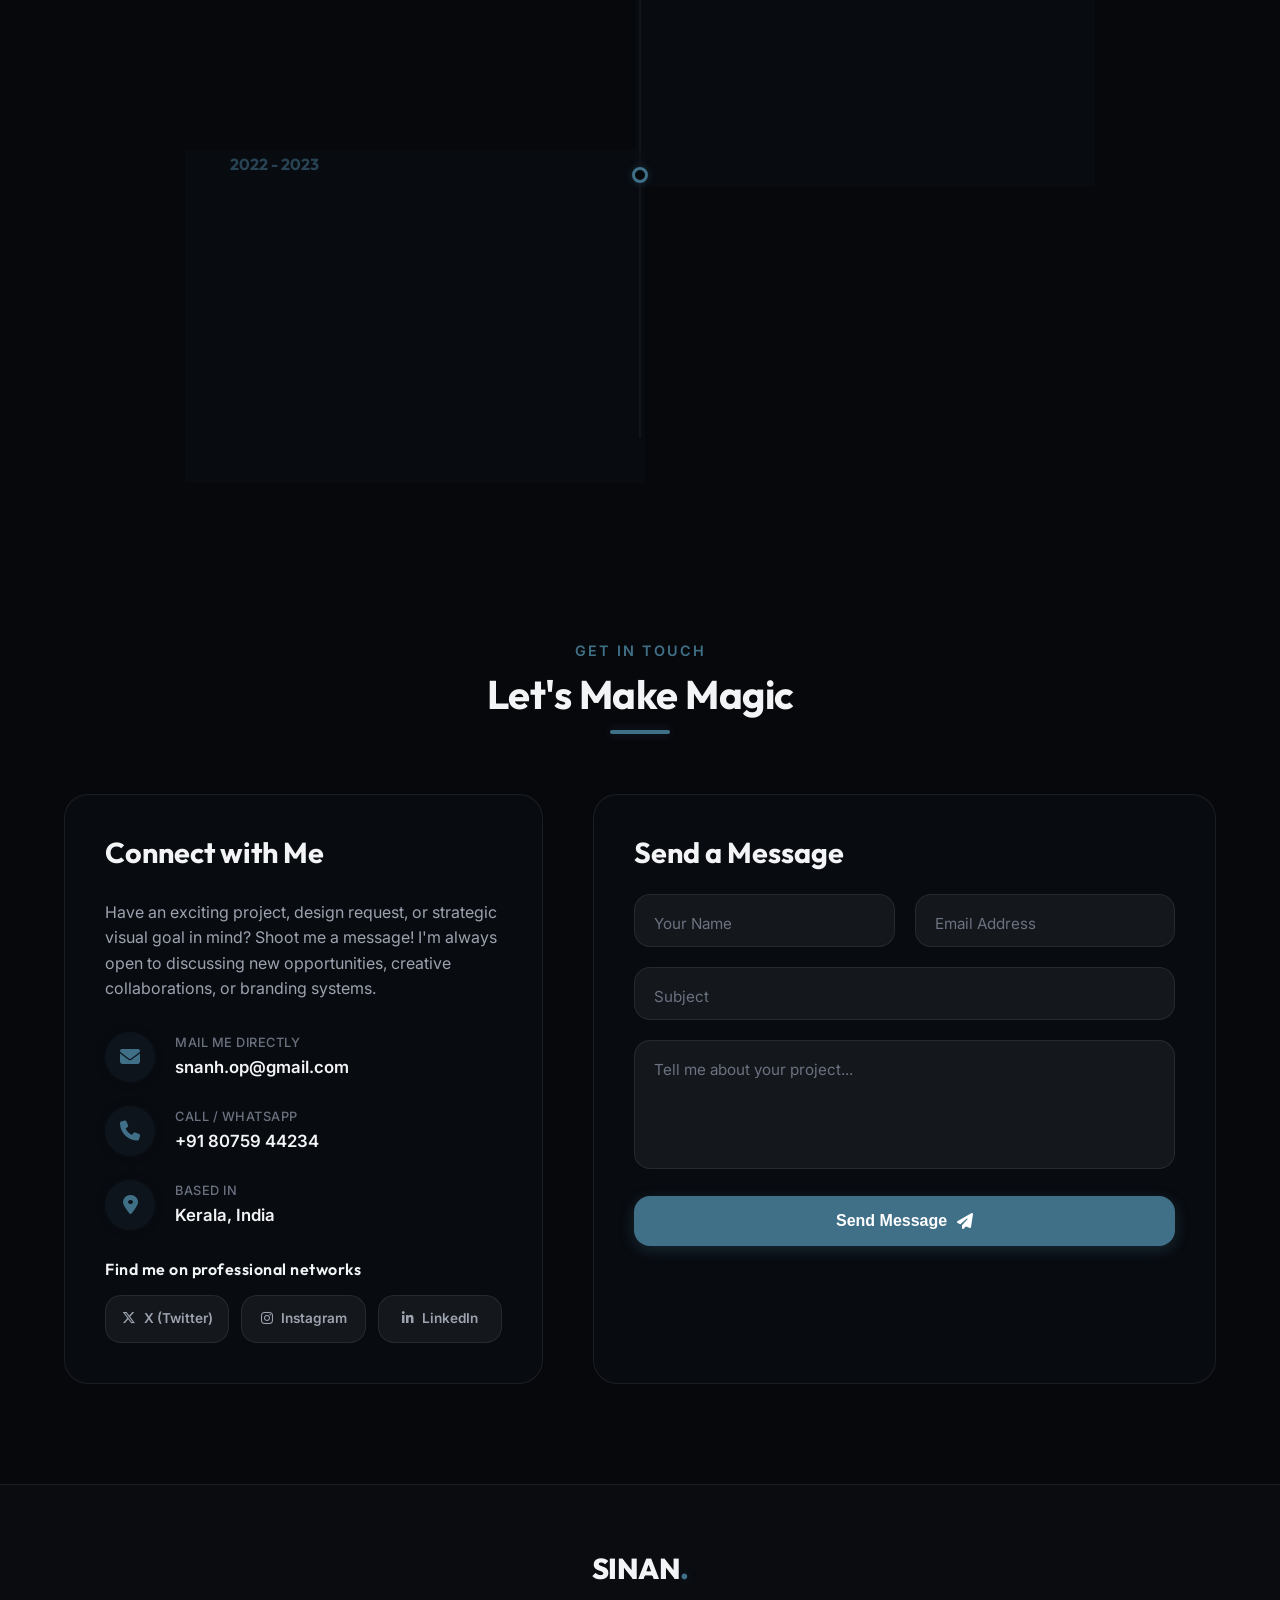
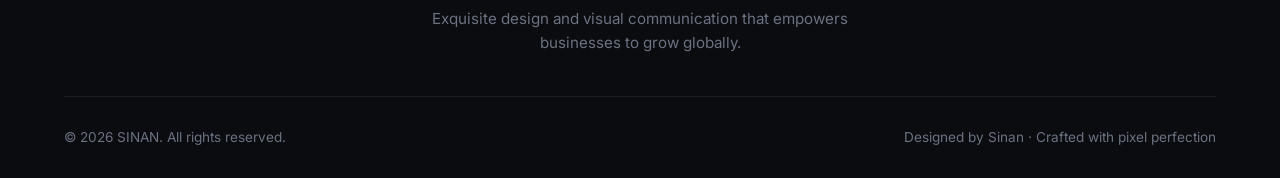
==== commit c826b1b0: "Add files via upload" ====
--- a/portfolio.html
+++ b/portfolio.html
@@ -82,8 +82,6 @@
                 <ul>
                     <li><a href="index.html" class="nav-link">Home</a></li>
                     <li><a href="tools.html" class="nav-link">Tools</a></li>
-                    <li><a href="tools.html" class="nav-link"><i class="fa-solid fa-lock"></i> Login</a></li>
-                    <li><a href="tools.html#admin" class="nav-link"><i class="fa-solid fa-user-shield"></i> Admin Panel</a></li>
                 </ul>
             </nav>
 
--- a/style.css
+++ b/style.css
@@ -1841,7 +1841,6 @@
         grid-template-columns: 1fr;
     }
 }
-}
 
 /* ==========================================
    New Landing Page Styles & Background Animation
@@ -2993,3 +2992,687 @@
     10%, 30%, 50%, 70%, 90% { transform: translateX(-6px); }
     20%, 40%, 60%, 80% { transform: translateX(6px); }
 }
+
+/* ==========================================
+   Certificate Automation Workspace Styling
+   ========================================== */
+
+/* Crimson Accent Preset Color */
+.folder-icon-circle.accent-crimson {
+    background: rgba(239, 68, 68, 0.08);
+    color: #ef4444;
+    border: 1px solid rgba(239, 68, 68, 0.15);
+}
+
+.cert-workspace {
+    display: grid;
+    grid-template-columns: 1.1fr 1fr;
+    gap: 30px;
+    align-items: start;
+}
+
+@media (max-width: 1024px) {
+    .cert-workspace {
+        grid-template-columns: 1fr;
+    }
+}
+
+.cert-settings-panel {
+    background: rgba(255, 255, 255, 0.01);
+    border: 1px solid var(--glass-border);
+    border-radius: var(--border-radius-md);
+    padding: 24px;
+}
+
+/* Tabs */
+.cert-tabs {
+    display: flex;
+    gap: 8px;
+    border-bottom: 1px solid var(--glass-border);
+    padding-bottom: 16px;
+    margin-bottom: 24px;
+    flex-wrap: wrap;
+}
+
+.cert-tab-btn {
+    background: transparent;
+    border: 1px solid transparent;
+    color: var(--text-secondary);
+    padding: 8px 16px;
+    border-radius: 6px;
+    font-size: 0.85rem;
+    font-weight: 600;
+    cursor: pointer;
+    transition: var(--transition-fast);
+    display: flex;
+    align-items: center;
+    gap: 8px;
+}
+
+.cert-tab-btn:hover {
+    color: var(--text-primary);
+    background: rgba(255, 255, 255, 0.03);
+}
+
+.cert-tab-btn.active {
+    background: rgba(239, 68, 68, 0.1);
+    border-color: rgba(239, 68, 68, 0.2);
+    color: #ef4444;
+}
+
+.cert-tab-content {
+    display: none;
+}
+
+.cert-tab-content.active {
+    display: flex;
+    flex-direction: column;
+    gap: 24px;
+    animation: fadeIn 0.4s ease;
+}
+
+.cert-input-section h5 {
+    font-family: var(--font-heading);
+    font-size: 0.95rem;
+    font-weight: 700;
+    margin-bottom: 16px;
+    color: var(--text-primary);
+    border-left: 3px solid #ef4444;
+    padding-left: 10px;
+}
+
+/* Upload Dropzone Boxes */
+.cert-upload-box {
+    border: 2px dashed var(--glass-border);
+    background: rgba(0, 0, 0, 0.15);
+    border-radius: var(--border-radius-md);
+    padding: 30px 20px;
+    text-align: center;
+    cursor: pointer;
+    transition: var(--transition-fast);
+    display: flex;
+    flex-direction: column;
+    align-items: center;
+    gap: 12px;
+    position: relative;
+    overflow: hidden;
+}
+
+.cert-upload-box input[type="file"] {
+    display: none;
+}
+
+.cert-upload-box:hover, .cert-upload-box.dragover {
+    border-color: #ef4444;
+    background: rgba(239, 68, 68, 0.02);
+    box-shadow: 0 0 15px rgba(239, 68, 68, 0.05);
+}
+
+.cert-upload-box i {
+    font-size: 2.2rem;
+    color: #ef4444;
+    transition: transform 0.3s ease;
+}
+
+.cert-upload-box:hover i {
+    transform: translateY(-4px);
+}
+
+.cert-upload-box span {
+    font-size: 0.85rem;
+    color: var(--text-secondary);
+    font-weight: 500;
+}
+
+.field-hint {
+    font-size: 0.75rem;
+    color: var(--text-muted);
+    margin-top: 8px;
+    line-height: 1.4;
+}
+
+/* Connector controls */
+.connector-toggle {
+    display: flex;
+    gap: 10px;
+    margin-bottom: 20px;
+}
+
+.connector-btn {
+    flex: 1;
+    background: rgba(255, 255, 255, 0.02);
+    border: 1px solid var(--glass-border);
+    color: var(--text-secondary);
+    padding: 10px;
+    border-radius: 6px;
+    cursor: pointer;
+    font-size: 0.8rem;
+    font-weight: 600;
+    transition: var(--transition-fast);
+    display: flex;
+    align-items: center;
+    justify-content: center;
+    gap: 6px;
+}
+
+.connector-btn:hover {
+    border-color: rgba(255, 255, 255, 0.15);
+    color: var(--text-primary);
+}
+
+.connector-btn.active {
+    background: #ef4444;
+    border-color: #ef4444;
+    color: #ffffff;
+    box-shadow: 0 4px 10px rgba(239, 68, 68, 0.25);
+}
+
+.sheet-link-input-group {
+    display: flex;
+    gap: 10px;
+}
+
+.sheet-link-input-group input {
+    flex: 1;
+    background: var(--bg-tertiary);
+    border: 1px solid var(--glass-border);
+    border-radius: 6px;
+    color: var(--text-primary);
+    padding: 10px 14px;
+    font-size: 0.85rem;
+    outline: none;
+}
+
+.sheet-link-input-group input:focus {
+    border-color: #ef4444;
+}
+
+.sheet-connect-btn {
+    background: rgba(255, 255, 255, 0.03);
+    border: 1px solid var(--glass-border);
+    color: var(--text-primary);
+    padding: 10px 20px;
+    border-radius: 6px;
+    cursor: pointer;
+    font-size: 0.85rem;
+    font-weight: 600;
+    transition: var(--transition-fast);
+}
+
+.sheet-connect-btn:hover {
+    background: #ef4444;
+    border-color: #ef4444;
+    color: #ffffff;
+}
+
+/* Preview Table */
+.recipients-table-container {
+    max-height: 180px;
+    overflow-y: auto;
+    border: 1px solid var(--glass-border);
+    border-radius: 6px;
+    background: rgba(0, 0, 0, 0.1);
+}
+
+.recipients-table {
+    width: 100%;
+    border-collapse: collapse;
+    font-size: 0.8rem;
+    text-align: left;
+}
+
+.recipients-table th {
+    background: rgba(0, 0, 0, 0.25);
+    padding: 10px 12px;
+    font-weight: 700;
+    color: var(--text-secondary);
+    border-bottom: 1px solid var(--glass-border);
+}
+
+.recipients-table td {
+    padding: 10px 12px;
+    border-bottom: 1px solid rgba(255, 255, 255, 0.03);
+    color: var(--text-primary);
+}
+
+.status-badge {
+    font-size: 0.65rem;
+    font-weight: 700;
+    text-transform: uppercase;
+    padding: 2px 8px;
+    border-radius: 50px;
+    display: inline-block;
+    letter-spacing: 0.5px;
+}
+
+.status-badge.ready {
+    background: rgba(156, 163, 175, 0.1);
+    color: #9ca3af;
+}
+
+.status-badge.pending {
+    background: rgba(245, 158, 11, 0.1);
+    color: #f59e0b;
+}
+
+.status-badge.success {
+    background: rgba(16, 185, 129, 0.1);
+    color: #10b981;
+}
+
+.status-badge.failed {
+    background: rgba(239, 68, 68, 0.1);
+    color: #ef4444;
+}
+
+.action-table-btn {
+    background: transparent;
+    border: 1px solid rgba(255, 255, 255, 0.08);
+    color: var(--text-secondary);
+    padding: 4px 8px;
+    border-radius: 4px;
+    cursor: pointer;
+    font-size: 0.72rem;
+    font-weight: 600;
+    transition: var(--transition-fast);
+}
+
+.action-table-btn:hover {
+    background: #ef4444;
+    border-color: #ef4444;
+    color: #ffffff;
+}
+
+/* Right Panel Viewport & Canvas */
+.cert-preview-panel {
+    display: flex;
+    flex-direction: column;
+    gap: 20px;
+}
+
+.cert-preview-panel h5 {
+    font-family: var(--font-heading);
+    font-size: 1rem;
+    font-weight: 700;
+}
+
+.canvas-viewport {
+    width: 100%;
+    border: 1px solid var(--glass-border);
+    border-radius: var(--border-radius-md);
+    background: rgba(0, 0, 0, 0.4);
+    box-shadow: inset 0 0 20px rgba(0, 0, 0, 0.4);
+    aspect-ratio: 800 / 565;
+    overflow: hidden;
+    display: flex;
+    align-items: center;
+    justify-content: center;
+}
+
+#certCanvas {
+    width: 100%;
+    height: 100%;
+    object-fit: contain;
+}
+
+/* Monospace Terminal Logs */
+.automation-console-panel {
+    background: #05070b;
+    border: 1px solid #1e293b;
+    border-radius: 8px;
+    overflow: hidden;
+    display: flex;
+    flex-direction: column;
+    box-shadow: 0 15px 30px rgba(0, 0, 0, 0.3);
+}
+
+.console-header {
+    background: #0f172a;
+    padding: 10px 16px;
+    display: flex;
+    justify-content: space-between;
+    align-items: center;
+    border-bottom: 1px solid #1e293b;
+}
+
+.console-title {
+    font-family: monospace;
+    font-size: 0.75rem;
+    color: var(--text-muted);
+    font-weight: 700;
+    display: flex;
+    align-items: center;
+    gap: 6px;
+}
+
+.progress-info {
+    font-family: monospace;
+    font-size: 0.72rem;
+    color: #ef4444;
+    font-weight: 700;
+}
+
+.console-progress-container {
+    height: 3px;
+    width: 100%;
+    background: rgba(255, 255, 255, 0.02);
+}
+
+.console-progress-bar {
+    height: 100%;
+    background: linear-gradient(90deg, #ef4444, #f43f5e);
+    width: 0%;
+    transition: width 0.3s ease;
+    box-shadow: 0 0 8px rgba(239, 68, 68, 0.5);
+}
+
+.console-terminal-screen {
+    height: 140px;
+    overflow-y: auto;
+    padding: 16px;
+    display: flex;
+    flex-direction: column;
+    gap: 6px;
+    background: radial-gradient(circle at center, #070a13 0%, #030408 100%);
+    position: relative;
+}
+
+/* Terminal Scanline Overlay effect */
+.console-terminal-screen::before {
+    content: '';
+    position: absolute;
+    top: 0;
+    left: 0;
+    width: 100%;
+    height: 100%;
+    background: linear-gradient(rgba(18, 16, 16, 0) 50%, rgba(0, 0, 0, 0.25) 50%), linear-gradient(90deg, rgba(255, 0, 0, 0.06), rgba(0, 255, 0, 0.02), rgba(0, 0, 255, 0.06));
+    background-size: 100% 4px, 6px 100%;
+    z-index: 2;
+    pointer-events: none;
+}
+
+.console-line {
+    font-family: monospace;
+    font-size: 0.75rem;
+    line-height: 1.4;
+    margin: 0;
+    word-break: break-all;
+    z-index: 5;
+}
+
+.console-line.text-info {
+    color: #94a3b8;
+}
+
+.console-line.text-success {
+    color: #34d399;
+    text-shadow: 0 0 4px rgba(52, 211, 153, 0.2);
+}
+
+.console-line.text-error {
+    color: #f87171;
+    text-shadow: 0 0 4px rgba(248, 113, 113, 0.2);
+}
+
+/* Console Buttons Row */
+.console-action-controls {
+    display: grid;
+    grid-template-columns: 1.2fr 1fr 1fr;
+    gap: 12px;
+    padding: 14px 16px;
+    background: #07090e;
+    border-top: 1px solid #1e293b;
+}
+
+.console-btn {
+    padding: 10px 14px;
+    font-size: 0.8rem;
+    font-weight: 600;
+    border-radius: 6px;
+    cursor: pointer;
+    transition: var(--transition-fast);
+    display: inline-flex;
+    align-items: center;
+    justify-content: center;
+    gap: 6px;
+    border: none;
+}
+
+.console-btn.btn-run {
+    background: #ef4444;
+    color: #ffffff;
+    box-shadow: 0 4px 10px rgba(239, 68, 68, 0.25);
+}
+
+.console-btn.btn-run:hover:not(:disabled) {
+    transform: translateY(-2px);
+    box-shadow: 0 6px 15px rgba(239, 68, 68, 0.4);
+}
+
+.console-btn.btn-download {
+    background: rgba(255, 255, 255, 0.03);
+    border: 1px solid var(--glass-border);
+    color: var(--text-primary);
+}
+
+.console-btn.btn-download:hover:not(:disabled) {
+    background: rgba(255, 255, 255, 0.08);
+    border-color: rgba(255, 255, 255, 0.2);
+}
+
+.console-btn.btn-send {
+    background: rgba(255, 255, 255, 0.03);
+    border: 1px solid var(--glass-border);
+    color: var(--text-primary);
+}
+
+.console-btn.btn-send:hover:not(:disabled) {
+    background: rgba(255, 255, 255, 0.08);
+    border-color: rgba(255, 255, 255, 0.2);
+}
+
+.console-btn:disabled {
+    opacity: 0.4;
+    cursor: not-allowed;
+}
+
+/* Custom layout scrollbars for terminal / preview tables */
+.console-terminal-screen::-webkit-scrollbar,
+.recipients-table-container::-webkit-scrollbar {
+    width: 6px;
+}
+
+.console-terminal-screen::-webkit-scrollbar-track,
+.recipients-table-container::-webkit-scrollbar-track {
+    background: transparent;
+}
+
+.console-terminal-screen::-webkit-scrollbar-thumb,
+.recipients-table-container::-webkit-scrollbar-thumb {
+    background: rgba(255, 255, 255, 0.08);
+    border-radius: 3px;
+}
+
+.console-terminal-screen::-webkit-scrollbar-thumb:hover,
+.recipients-table-container::-webkit-scrollbar-thumb:hover {
+    background: rgba(255, 255, 255, 0.15);
+}
+
+/* Pulsing Notification Badge for Pending Admin Approvals */
+.admin-badge-count {
+    background: #ef4444;
+    color: #ffffff;
+    font-size: 0.7rem;
+    font-weight: 700;
+    padding: 2px 6px;
+    border-radius: 50px;
+    margin-left: 6px;
+    display: inline-flex;
+    align-items: center;
+    justify-content: center;
+    min-width: 16px;
+    height: 16px;
+    box-shadow: 0 0 8px rgba(239, 68, 68, 0.4);
+    animation: badge-pulse 2s infinite;
+}
+
+@keyframes badge-pulse {
+    0% {
+        box-shadow: 0 0 0 0 rgba(239, 68, 68, 0.7);
+    }
+    70% {
+        box-shadow: 0 0 0 6px rgba(239, 68, 68, 0);
+    }
+    100% {
+        box-shadow: 0 0 0 0 rgba(239, 68, 68, 0);
+    }
+}
+
+/* Password Toggle Visibility Icon inside Login Form */
+.password-toggle-btn {
+    position: absolute;
+    right: 20px;
+    top: 50%;
+    transform: translateY(-50%);
+    cursor: pointer;
+    color: var(--text-secondary);
+    font-size: 1rem;
+    z-index: 10;
+    transition: color 0.3s ease;
+}
+
+.password-toggle-btn:hover {
+    color: var(--accent-color);
+}
+
+/* Certificate Automation - Advanced UI Upgrades */
+.collapsible-section {
+    border: 1px solid var(--glass-border);
+    border-radius: var(--border-radius-md);
+    background: rgba(255, 255, 255, 0.01);
+    margin-bottom: 15px;
+    padding: 0 !important;
+    overflow: hidden;
+}
+
+.collapsible-header {
+    display: flex;
+    justify-content: space-between;
+    align-items: center;
+    padding: 16px 20px;
+    cursor: pointer;
+    background: rgba(255, 255, 255, 0.02);
+    user-select: none;
+    transition: background 0.2s ease;
+}
+
+.collapsible-header:hover {
+    background: rgba(255, 255, 255, 0.04);
+}
+
+.collapsible-header h5 {
+    margin: 0 !important;
+    border-left: 3px solid #ef4444;
+    padding-left: 10px;
+}
+
+.collapsible-header .toggle-icon {
+    color: var(--text-secondary);
+    font-size: 0.8rem;
+    transition: transform 0.3s ease;
+}
+
+.collapsible-body {
+    padding: 20px;
+    border-top: 1px solid var(--glass-border);
+    transition: max-height 0.3s ease;
+}
+
+.collapsible-body.collapsed {
+    display: none;
+}
+
+.layer-checkbox-title {
+    display: flex;
+    align-items: center;
+    gap: 10px;
+}
+
+.accent-checkbox {
+    cursor: pointer;
+    accent-color: #ef4444;
+    width: 16px;
+    height: 16px;
+}
+
+/* Row grouping */
+.control-group-row {
+    display: flex;
+    gap: 15px;
+    margin-bottom: 15px;
+}
+
+.control-group-row .control-group {
+    margin-bottom: 0 !important;
+}
+
+.flex-1 {
+    flex: 1;
+}
+
+.flex-2 {
+    flex: 2;
+}
+
+.justify-between {
+    justify-content: space-between;
+}
+
+.flex-wrap {
+    flex-wrap: wrap;
+}
+
+/* Button groups for typography selection */
+.btn-group {
+    display: flex;
+    gap: 2px;
+    background: rgba(0, 0, 0, 0.25);
+    padding: 3px;
+    border-radius: 6px;
+    border: 1px solid var(--glass-border);
+    width: fit-content;
+}
+
+.group-btn {
+    background: transparent;
+    border: none;
+    color: var(--text-secondary);
+    padding: 6px 12px;
+    border-radius: 4px;
+    cursor: pointer;
+    font-size: 0.8rem;
+    transition: var(--transition-fast);
+    display: flex;
+    align-items: center;
+    justify-content: center;
+}
+
+.group-btn:hover {
+    color: var(--text-primary);
+    background: rgba(255, 255, 255, 0.05);
+}
+
+.group-btn.active {
+    background: #ef4444;
+    color: #ffffff;
+    box-shadow: 0 2px 6px rgba(239, 68, 68, 0.3);
+}
+
+/* Grab cursors for Canvas interaction */
+#certCanvas.grab {
+    cursor: grab;
+}
+
+#certCanvas.grabbing {
+    cursor: grabbing;
+}
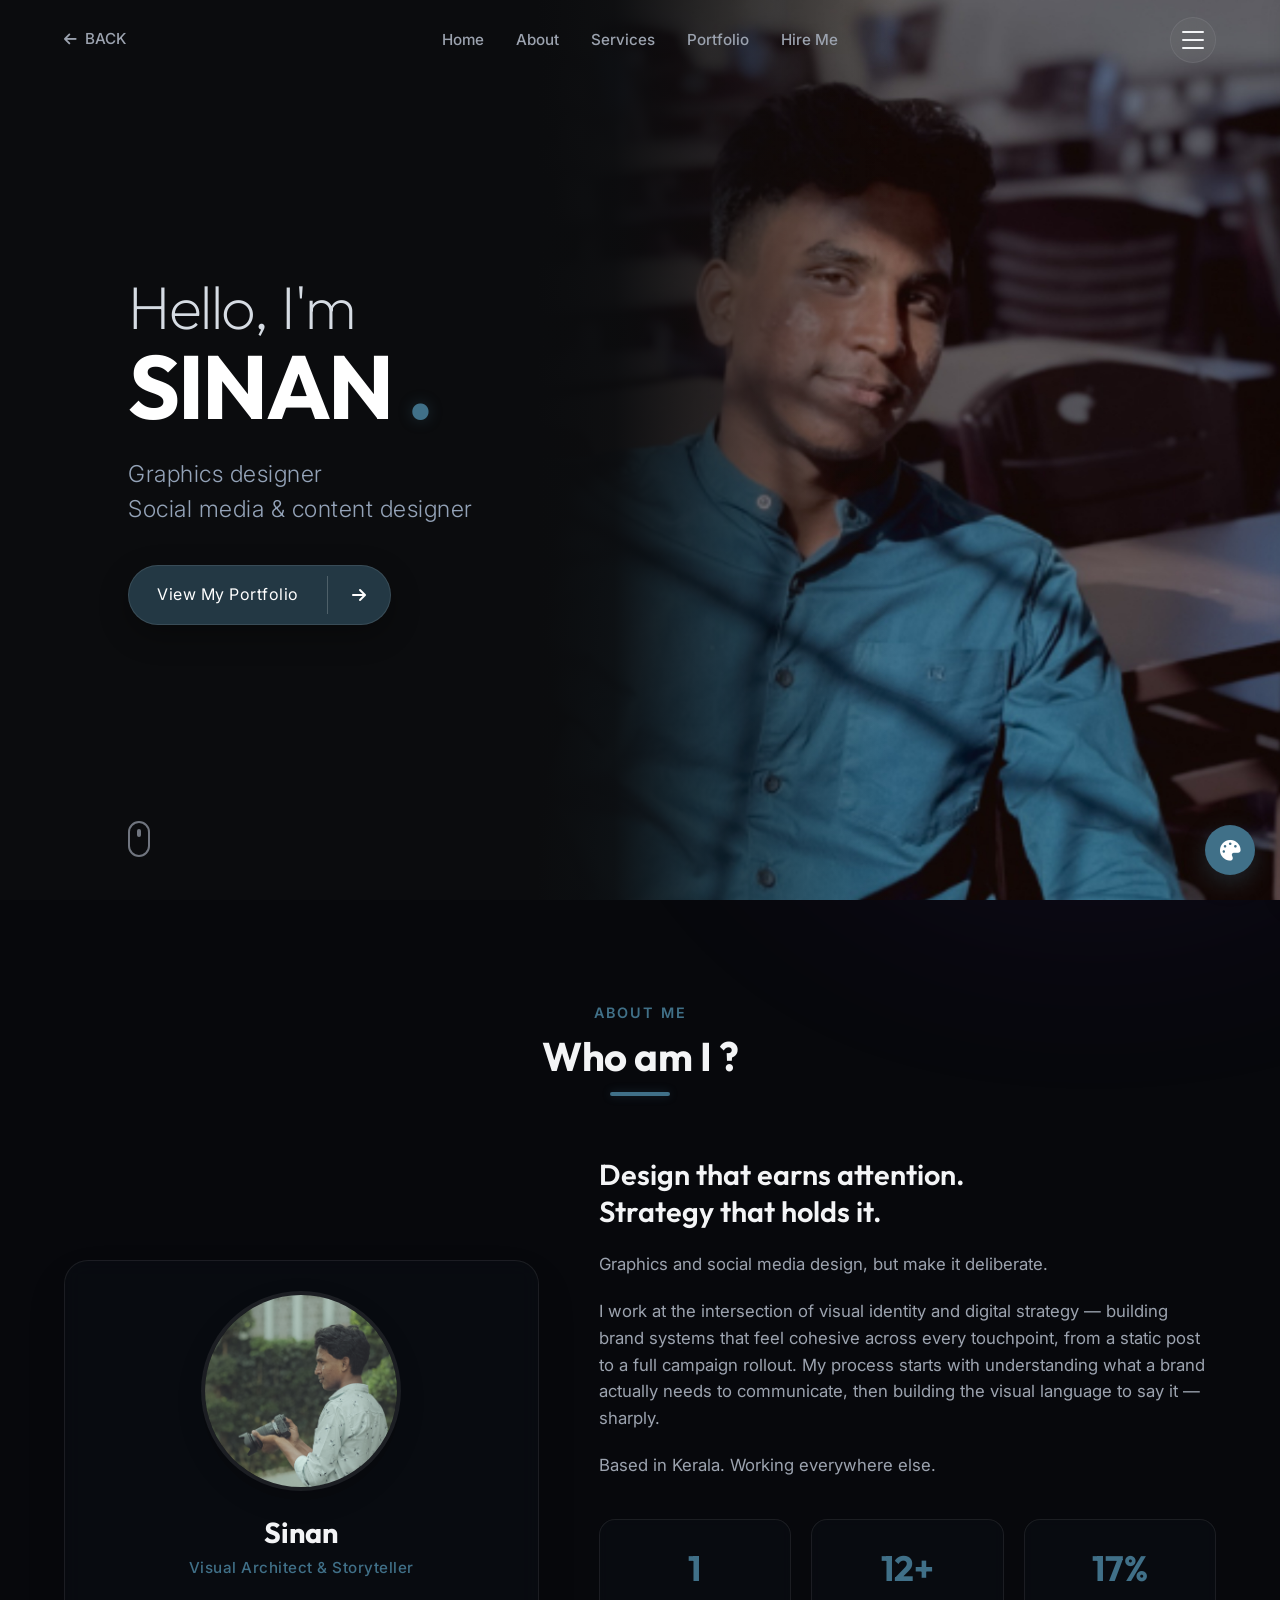
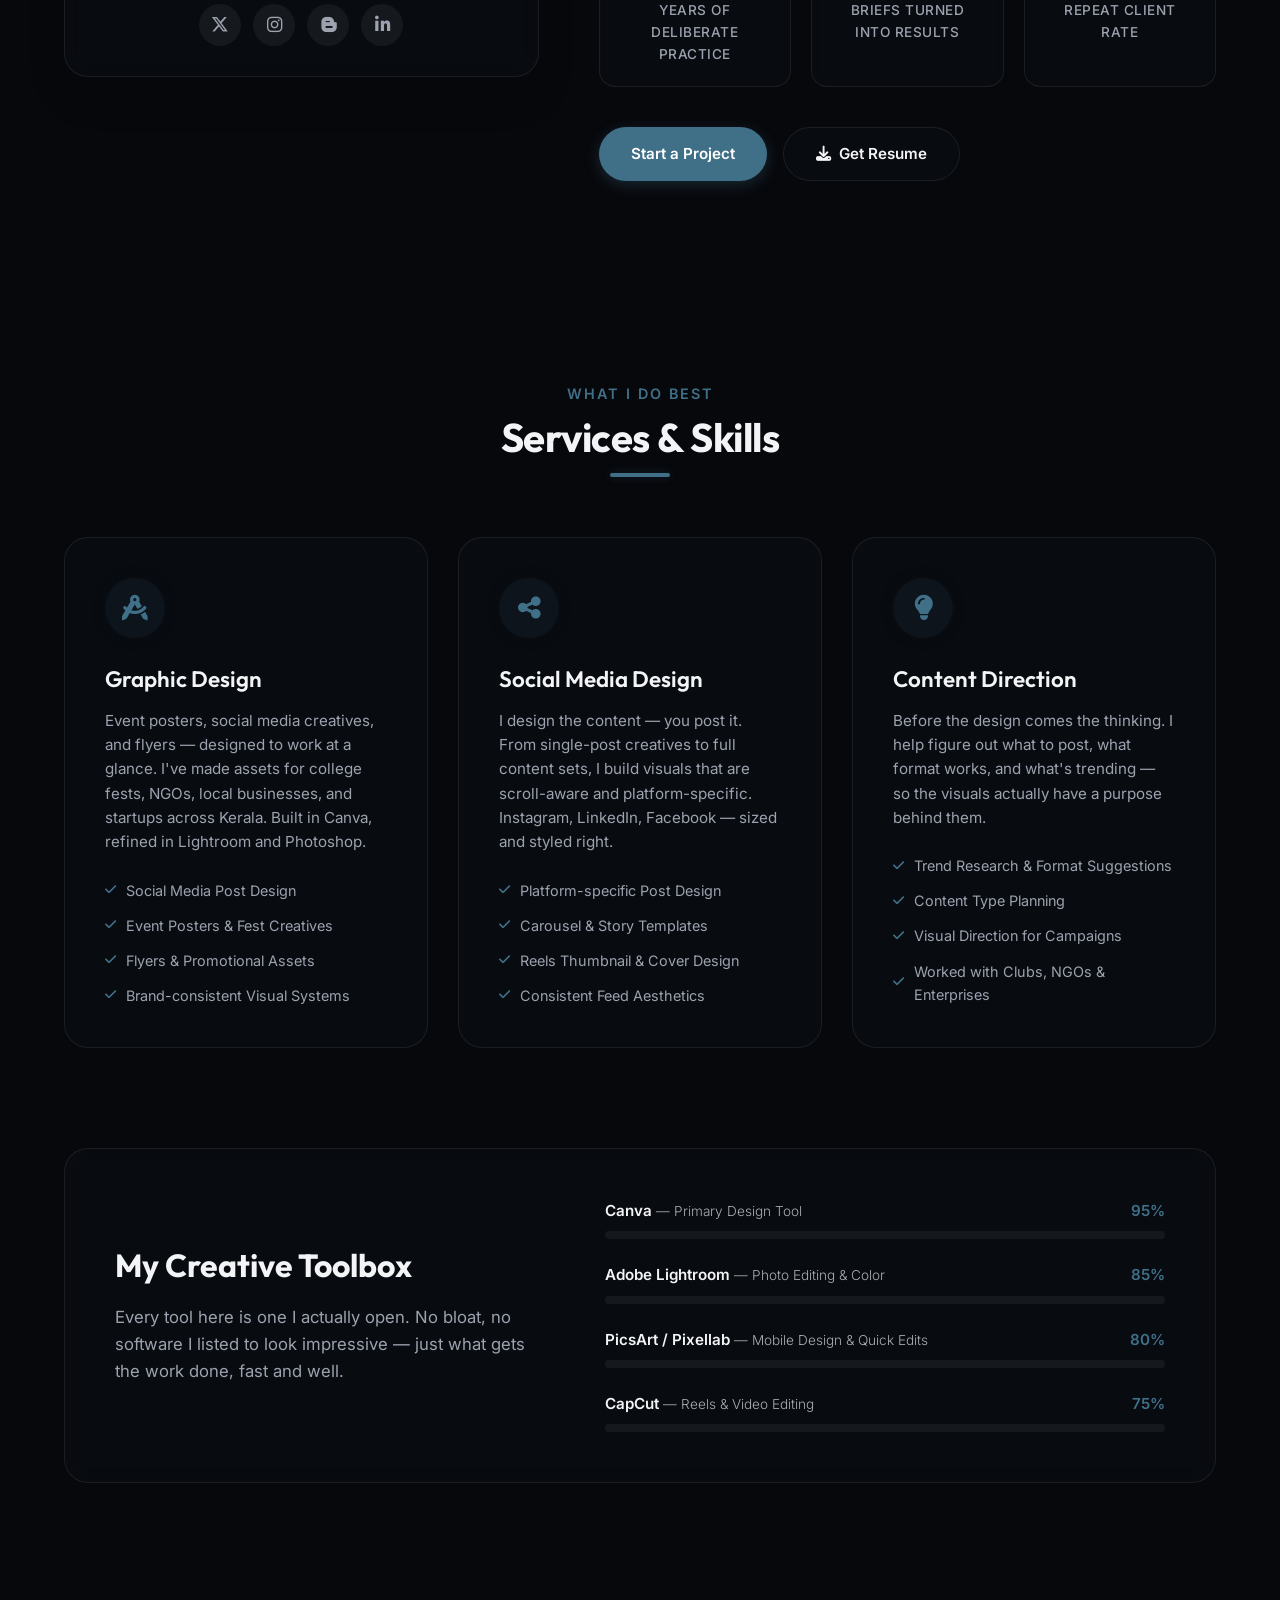
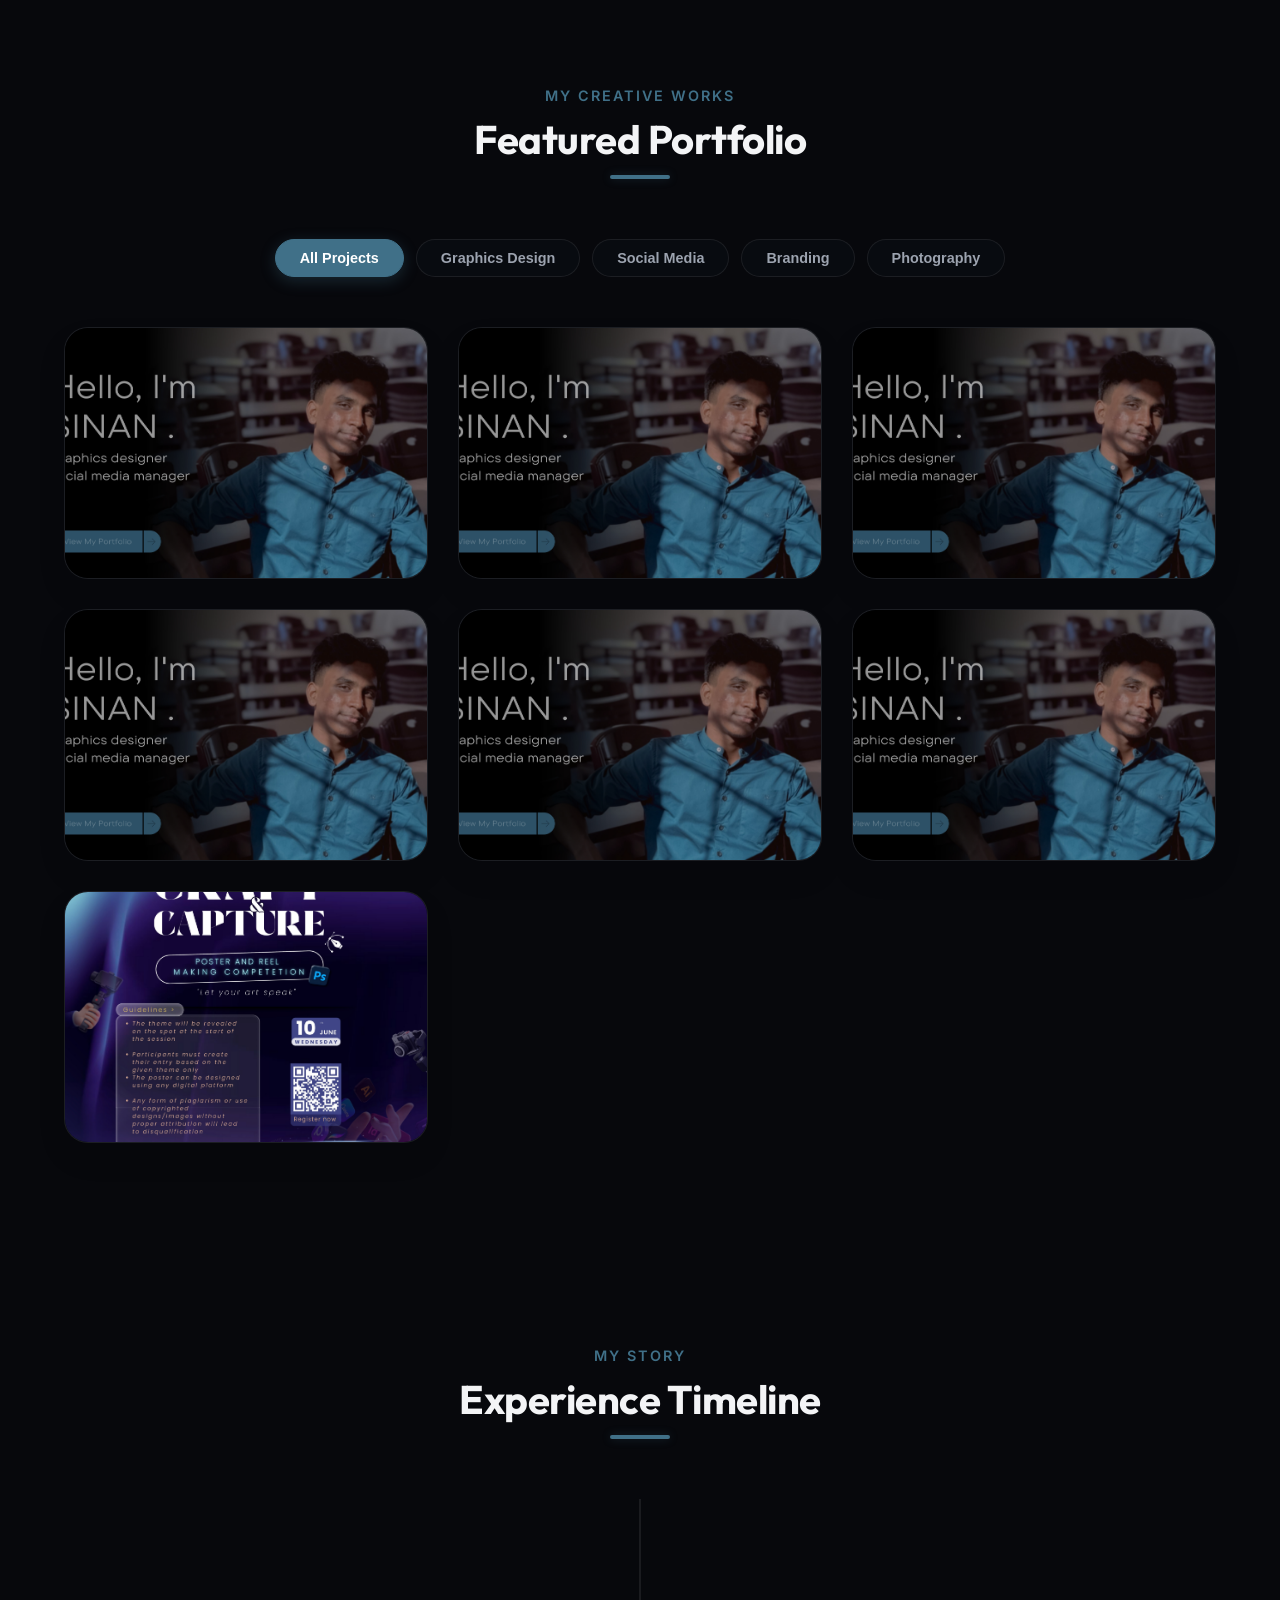
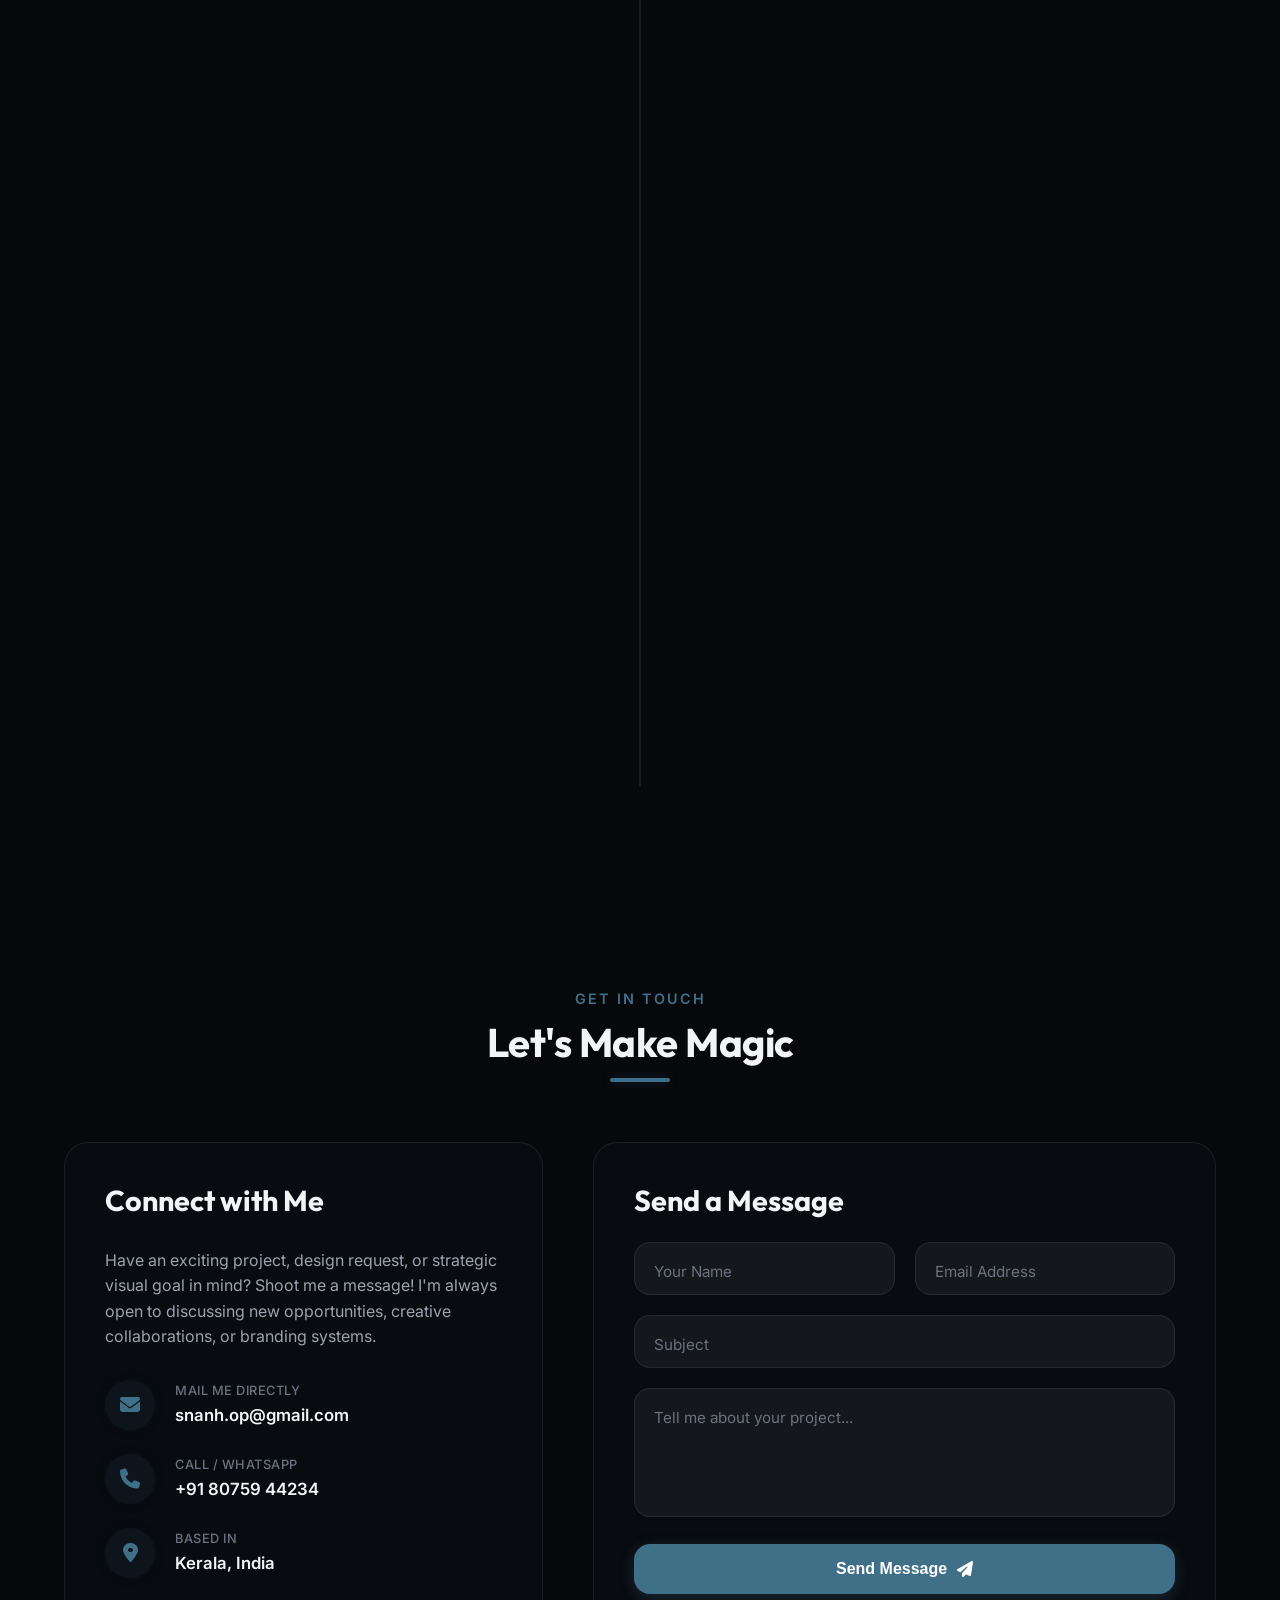
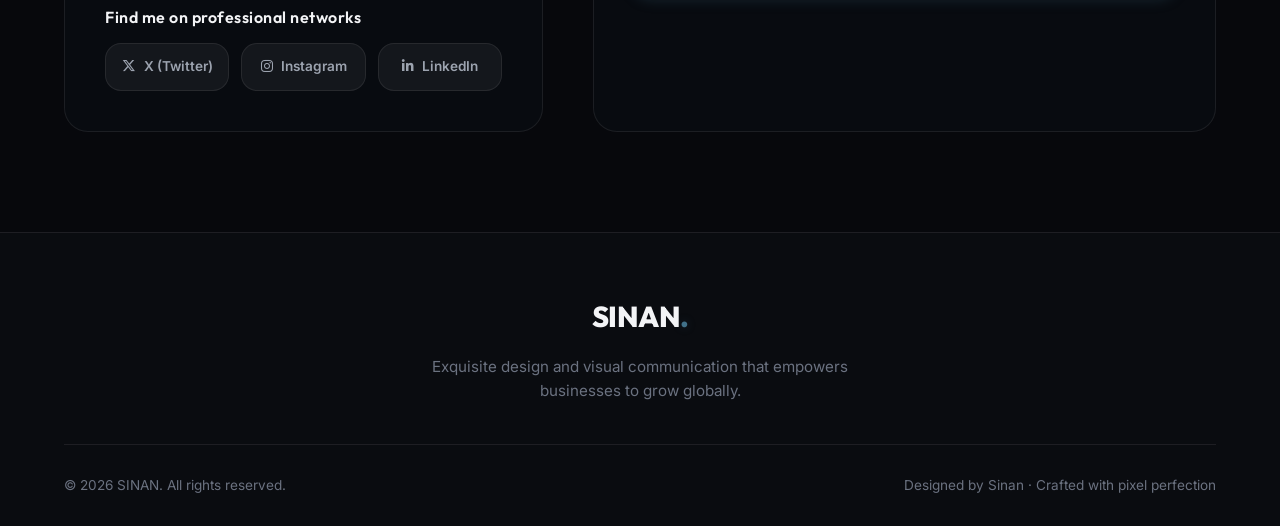
==== commit e1d0c23e: "Add files via upload" ====
--- a/portfolio.html
+++ b/portfolio.html
@@ -159,7 +159,7 @@
                                 <div class="profile-socials">
                                     <a href="https://x.com/Sinan_p_2" class="social-icon" title="X (Twitter)" target="_blank"><i class="fa-brands fa-x-twitter"></i></a>
                                     <a href="https://www.instagram.com/_.sinanhh/?utm_source=ig_web_button_share_sheet" class="social-icon" title="Instagram" target="_blank"><i class="fa-brands fa-instagram"></i></a>
-                                    <a href="#" class="social-icon" title="Dribbble" target="_blank"><i class="fa-brands fa-dribbble"></i></a>
+                                    <a href="https://arakkalabuworld.blogspot.com" class="social-icon" title="Blogger" target="_blank"><i class="fa-brands fa-blogger-b"></i></a>
                                     <a href="https://www.linkedin.com/in/sinanc/" class="social-icon" title="LinkedIn" target="_blank"><i class="fa-brands fa-linkedin-in"></i></a>
                                 </div>
                             </div>
@@ -169,23 +169,24 @@
                     <!-- Right: Bio and Dynamic Stats -->
                     <div class="about-details-wrapper animate-on-scroll" data-animation="slide-left">
                         <div class="about-bio">
-                            <h3>Combining Graphic Aesthetics with Social Strategy</h3>
-                            <p>I am a passionate <strong>Graphics Designer</strong> and <strong>Social Media & Content Designer</strong> dedicated to transforming brands through compelling visual design and calculated digital campaigns. I believe that design is not just how it looks, but how it works and communicates.</p>
-                            <p>Whether you need eye-catching brand identities, scroll-stopping social media assets, or an all-inclusive social strategy to scale your presence, I craft digital experiences that engage audiences and drive real growth.</p>
+                            <h3>Design that earns attention.<br>Strategy that holds it.</h3>
+                            <p>Graphics and social media design, but make it deliberate.</p>
+                            <p>I work at the intersection of visual identity and digital strategy — building brand systems that feel cohesive across every touchpoint, from a static post to a full campaign rollout. My process starts with understanding what a brand actually needs to communicate, then building the visual language to say it — sharply.</p>
+                            <p>Based in Kerala. Working everywhere else.</p>
                         </div>
 
                         <div class="about-stats">
                             <div class="stat-box">
                                 <div class="stat-number" data-target="3">0</div>
-                                <div class="stat-label">Years Experience</div>
+                                <div class="stat-label">Years of deliberate practice</div>
                             </div>
                             <div class="stat-box">
-                                <div class="stat-number" data-target="75">0</div>
-                                <div class="stat-label">Projects Completed</div>
+                                <div class="stat-number" data-target="75" data-suffix="+">0+</div>
+                                <div class="stat-label">Briefs turned into results</div>
                             </div>
                             <div class="stat-box">
-                                <div class="stat-number" data-target="100">0</div>
-                                <div class="stat-label">% Satisfied Clients</div>
+                                <div class="stat-number" data-target="100" data-suffix="%">0%</div>
+                                <div class="stat-label">Repeat client rate</div>
                             </div>
                         </div>
 
@@ -215,59 +216,58 @@
                             <i class="fa-solid fa-compass-drafting"></i>
                         </div>
                         <h3>Graphic Design</h3>
-                        <p>Visualizing ideas into functional art. Specialized in brand identities, high-impact vector artwork, flyers, promotional print materials, and UI layouts.</p>
+                        <p>Event posters, social media creatives, and flyers — designed to work at a glance. I've made assets for college fests, NGOs, local businesses, and startups across Kerala. Built in Canva, refined in Lightroom and Photoshop.</p>
                         <ul class="service-list">
-                            <li><i class="fa-solid fa-check"></i> Logo & Branding Systems</li>
-                            <li><i class="fa-solid fa-check"></i> Social Media Content Design</li>
-                            <li><i class="fa-solid fa-check"></i> Marketing & Ad Collateral</li>
-                            <li><i class="fa-solid fa-check"></i> Editorial & Packaging Design</li>
+                            <li><i class="fa-solid fa-check"></i> Social Media Post Design</li>
+                            <li><i class="fa-solid fa-check"></i> Event Posters & Fest Creatives</li>
+                            <li><i class="fa-solid fa-check"></i> Flyers & Promotional Assets</li>
+                            <li><i class="fa-solid fa-check"></i> Brand-consistent Visual Systems</li>
                         </ul>
                     </div>
 
-                    <!-- Service 2: Social Media Strategy -->
+                    <!-- Service 2: Social Media Design -->
                     <div class="service-card animate-on-scroll" data-animation="fade-up" style="animation-delay: 0.1s;">
                         <div class="service-icon">
-                            <i class="fa-solid fa-chart-line"></i>
-                        </div>
-                        <h3>Social Media Management</h3>
-                        <p>Scaling digital footprints with strategic execution. Curating campaigns, creating calendars, tracking analytics, and building active, loyal online communities.</p>
+                            <i class="fa-solid fa-share-nodes"></i>
+                        </div>
+                        <h3>Social Media Design</h3>
+                        <p>I design the content — you post it. From single-post creatives to full content sets, I build visuals that are scroll-aware and platform-specific. Instagram, LinkedIn, Facebook — sized and styled right.</p>
                         <ul class="service-list">
-                            <li><i class="fa-solid fa-check"></i> Multi-Platform Growth Strategy</li>
-                            <li><i class="fa-solid fa-check"></i> Content Planning & Copywriting</li>
-                            <li><i class="fa-solid fa-check"></i> Audience Engagement & Outreach</li>
-                            <li><i class="fa-solid fa-check"></i> Analytics & Performance Audits</li>
+                            <li><i class="fa-solid fa-check"></i> Platform-specific Post Design</li>
+                            <li><i class="fa-solid fa-check"></i> Carousel & Story Templates</li>
+                            <li><i class="fa-solid fa-check"></i> Reels Thumbnail & Cover Design</li>
+                            <li><i class="fa-solid fa-check"></i> Consistent Feed Aesthetics</li>
                         </ul>
                     </div>
 
-                    <!-- Service 3: Content Creation -->
+                    <!-- Service 3: Content Direction -->
                     <div class="service-card animate-on-scroll" data-animation="fade-up" style="animation-delay: 0.2s;">
                         <div class="service-icon">
-                            <i class="fa-solid fa-photo-film"></i>
-                        </div>
-                        <h3>Content Creation</h3>
-                        <p>Connecting brands to users through storytelling. Crafting dynamic video reels, customized illustrations, and compelling motion designs optimized for virality.</p>
+                            <i class="fa-solid fa-lightbulb"></i>
+                        </div>
+                        <h3>Content Direction</h3>
+                        <p>Before the design comes the thinking. I help figure out what to post, what format works, and what's trending — so the visuals actually have a purpose behind them.</p>
                         <ul class="service-list">
-                            <li><i class="fa-solid fa-check"></i> TikTok & Instagram Reels</li>
-                            <li><i class="fa-solid fa-check"></i> Custom Vector Illustrations</li>
-                            <li><i class="fa-solid fa-check"></i> Animation & Motion Graphics</li>
-                            <li><i class="fa-solid fa-check"></i> Dynamic Carousel Templates</li>
+                            <li><i class="fa-solid fa-check"></i> Trend Research & Format Suggestions</li>
+                            <li><i class="fa-solid fa-check"></i> Content Type Planning</li>
+                            <li><i class="fa-solid fa-check"></i> Visual Direction for Campaigns</li>
+                            <li><i class="fa-solid fa-check"></i> Worked with Clubs, NGOs & Enterprises</li>
                         </ul>
                     </div>
                 </div>
 
-                <!-- Interactive Skills Breakdown -->
                 <div class="skills-wrapper section-padding-top">
                     <div class="skills-inner-grid">
                         <div class="skills-description">
                             <h3>My Creative Toolbox</h3>
-                            <p>We believe beautiful designs are fueled by technical precision. Here is the software and skill sets I rely on to turn concepts into high-performing digital realities daily.</p>
+                            <p>Every tool here is one I actually open. No bloat, no software I listed to look impressive — just what gets the work done, fast and well.</p>
                         </div>
                         
                         <div class="skills-bars-container">
                             <!-- Skill 1 -->
                             <div class="skill-item">
                                 <div class="skill-info">
-                                    <span class="skill-name">Adobe Photoshop</span>
+                                    <span class="skill-name">Canva <span style="font-size: 0.85rem; font-weight: 300; opacity: 0.7;">— Primary Design Tool</span></span>
                                     <span class="skill-percentage">95%</span>
                                 </div>
                                 <div class="skill-progress-bg">
@@ -278,33 +278,33 @@
                             <!-- Skill 2 -->
                             <div class="skill-item">
                                 <div class="skill-info">
-                                    <span class="skill-name">Adobe Illustrator</span>
-                                    <span class="skill-percentage">90%</span>
+                                    <span class="skill-name">Adobe Lightroom <span style="font-size: 0.85rem; font-weight: 300; opacity: 0.7;">— Photo Editing & Color</span></span>
+                                    <span class="skill-percentage">85%</span>
                                 </div>
                                 <div class="skill-progress-bg">
-                                    <div class="skill-progress-bar" data-progress="90%"></div>
-                                </div>
-                            </div>
-
+                                    <div class="skill-progress-bar" data-progress="85%"></div>
+                                </div>
+                            </div>
+ 
                             <!-- Skill 3 -->
                             <div class="skill-item">
                                 <div class="skill-info">
-                                    <span class="skill-name">Figma / UI Design</span>
-                                    <span class="skill-percentage">85%</span>
+                                    <span class="skill-name">PicsArt / Pixellab <span style="font-size: 0.85rem; font-weight: 300; opacity: 0.7;">— Mobile Design & Quick Edits</span></span>
+                                    <span class="skill-percentage">80%</span>
                                 </div>
                                 <div class="skill-progress-bg">
-                                    <div class="skill-progress-bar" data-progress="85%"></div>
-                                </div>
-                            </div>
-
+                                    <div class="skill-progress-bar" data-progress="80%"></div>
+                                </div>
+                            </div>
+ 
                             <!-- Skill 4 -->
                             <div class="skill-item">
                                 <div class="skill-info">
-                                    <span class="skill-name">Social Media Strategy & SEO</span>
-                                    <span class="skill-percentage">90%</span>
+                                    <span class="skill-name">CapCut <span style="font-size: 0.85rem; font-weight: 300; opacity: 0.7;">— Reels & Video Editing</span></span>
+                                    <span class="skill-percentage">75%</span>
                                 </div>
                                 <div class="skill-progress-bg">
-                                    <div class="skill-progress-bar" data-progress="90%"></div>
+                                    <div class="skill-progress-bar" data-progress="75%"></div>
                                 </div>
                             </div>
                         </div>
@@ -328,6 +328,7 @@
                     <button class="filter-btn" data-filter="graphic">Graphics Design</button>
                     <button class="filter-btn" data-filter="social">Social Media</button>
                     <button class="filter-btn" data-filter="branding">Branding</button>
+                    <button class="filter-btn" data-filter="photography">Photography</button>
                 </div>
 
                 <!-- Portfolio Grid -->
@@ -427,6 +428,22 @@
                             </div>
                         </div>
                     </div>
+
+                    <!-- Project 11: Craft & Capture Poster -->
+                    <div class="portfolio-item animate-on-scroll" data-category="graphic" data-animation="fade-up" style="animation-delay: 0.4s;">
+                        <div class="portfolio-card">
+                            <div class="portfolio-img-wrapper">
+                                <img src="./IEDC CRAFT & CAPTURE.jpg" alt="Craft & Capture — IEDC SIAS" class="portfolio-img">
+                                <div class="portfolio-card-overlay">
+                                    <div class="portfolio-overlay-content">
+                                        <span class="project-tag">Graphics Design</span>
+                                        <h3>Craft & Capture Poster</h3>
+                                        <button class="view-project-btn" data-project-id="11">Explore Details <i class="fa-solid fa-arrow-up-right-from-square"></i></button>
+                                    </div>
+                                </div>
+                            </div>
+                        </div>
+                    </div>
                 </div>
             </div>
         </section>
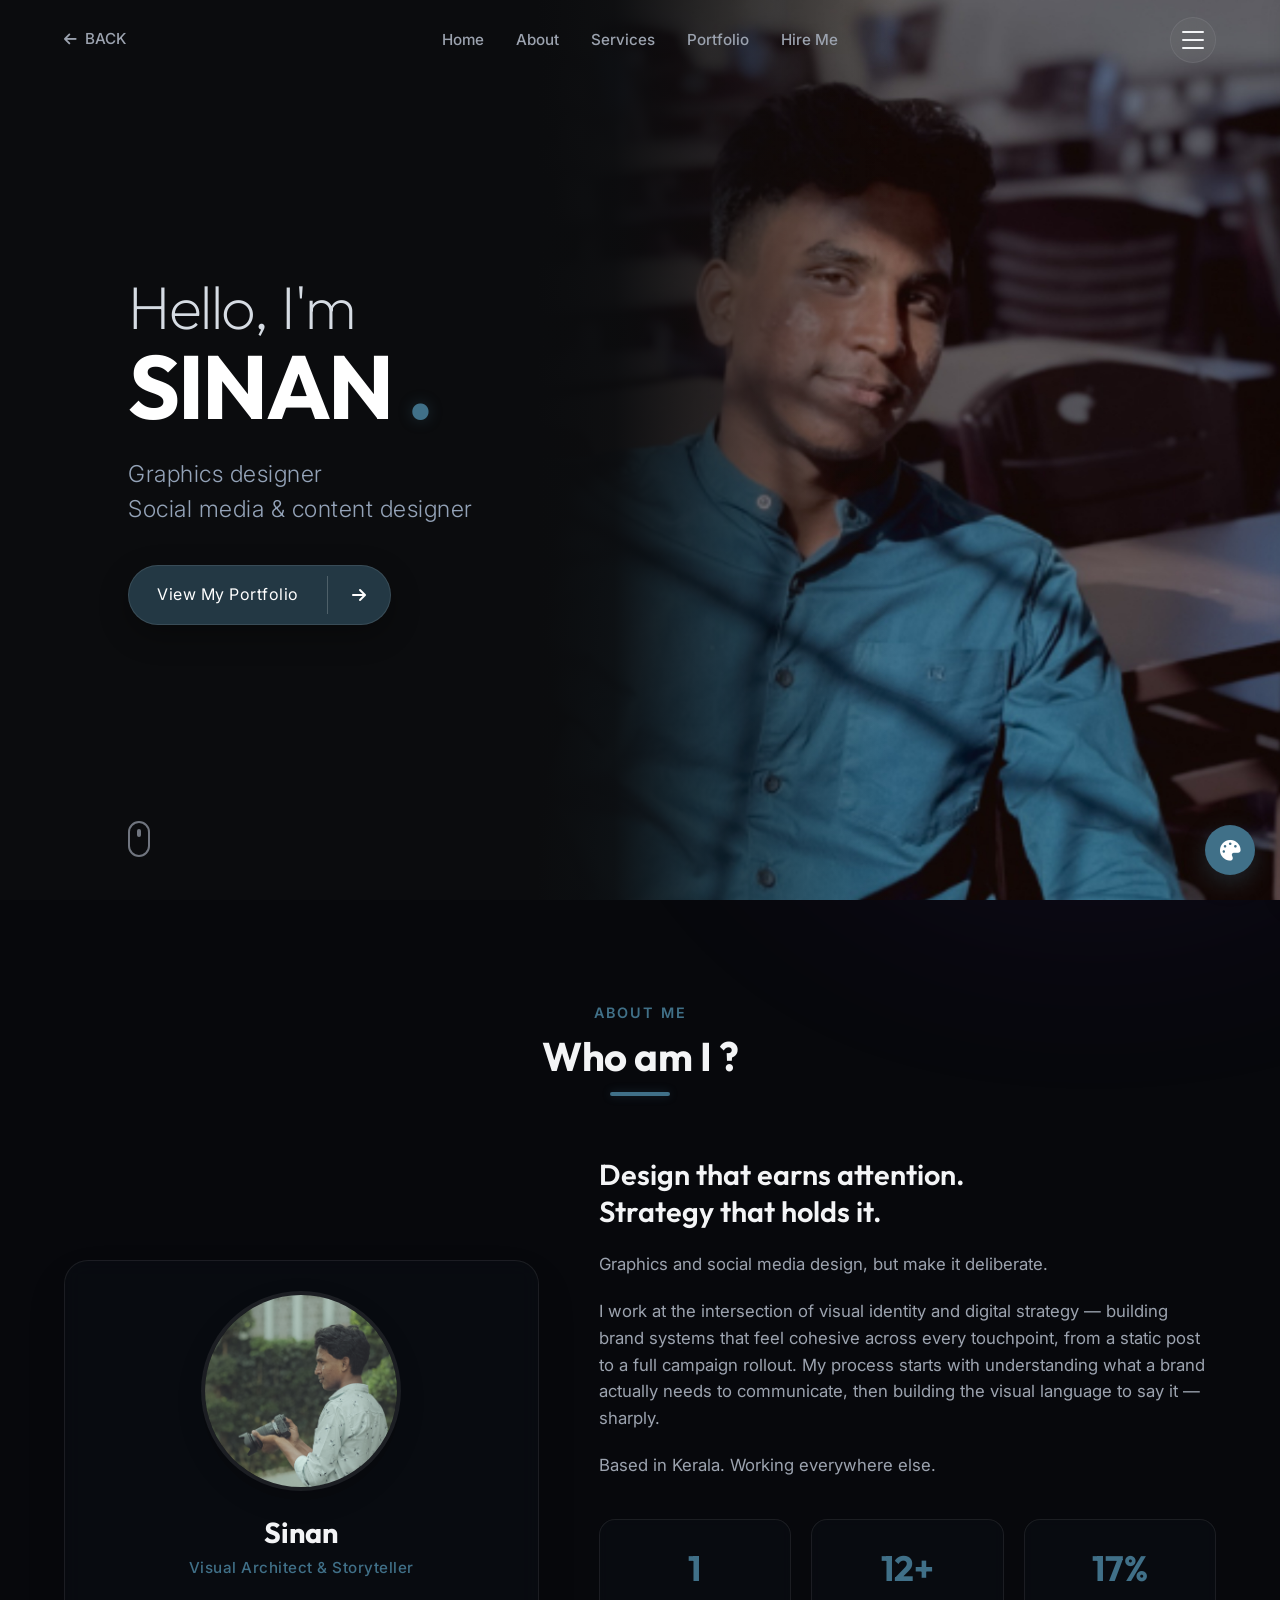
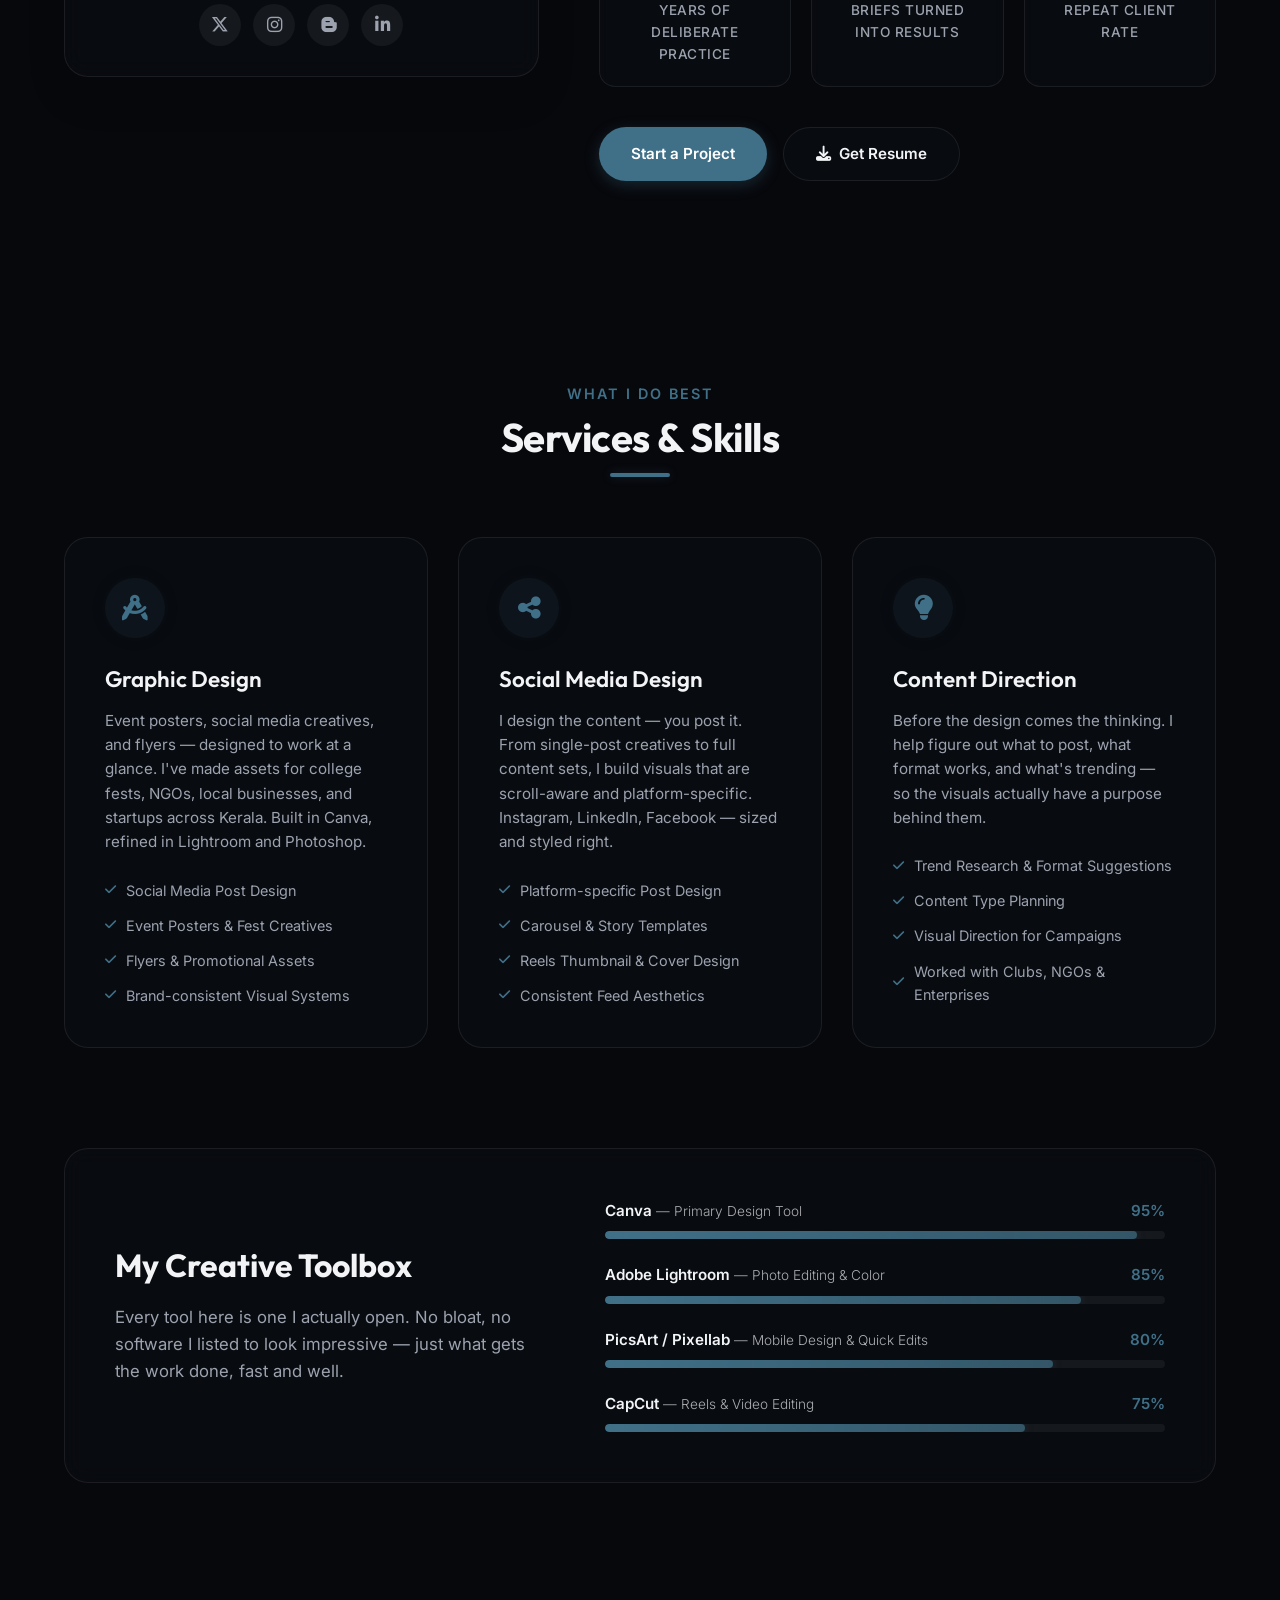
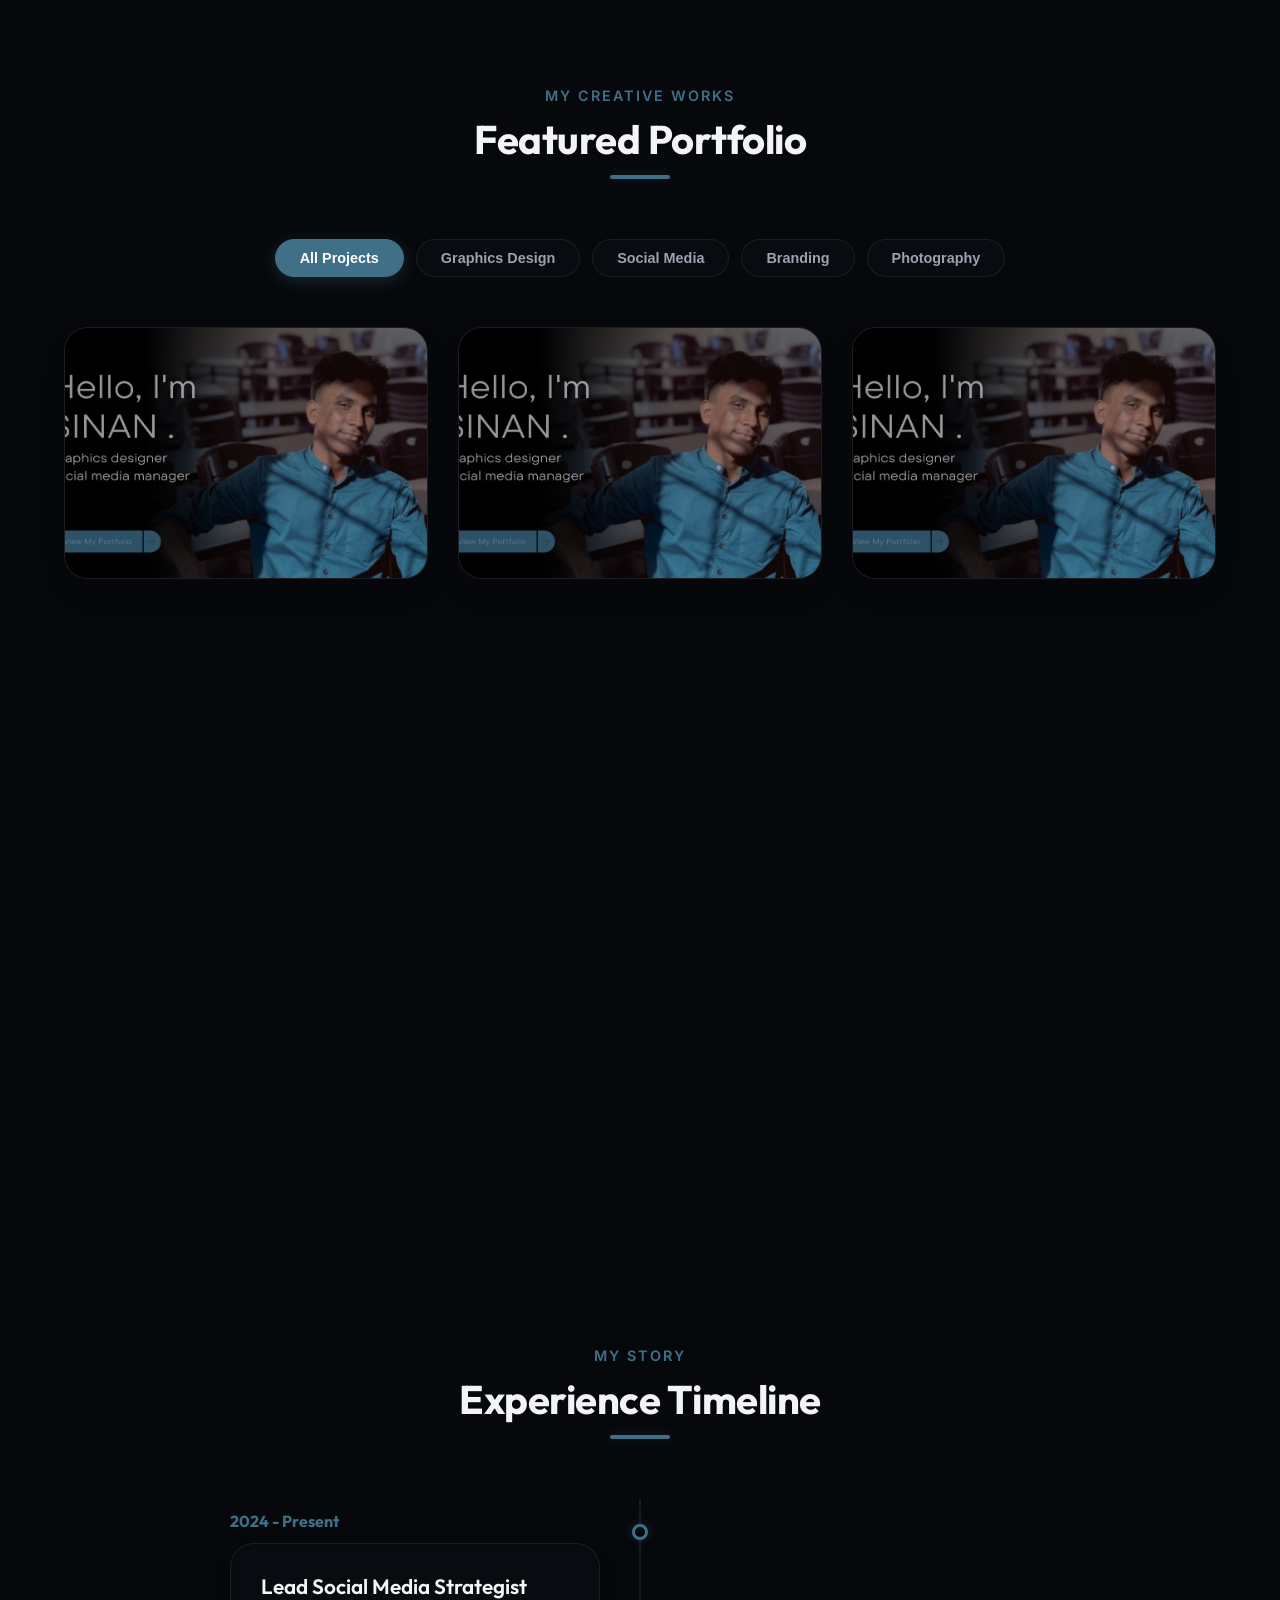
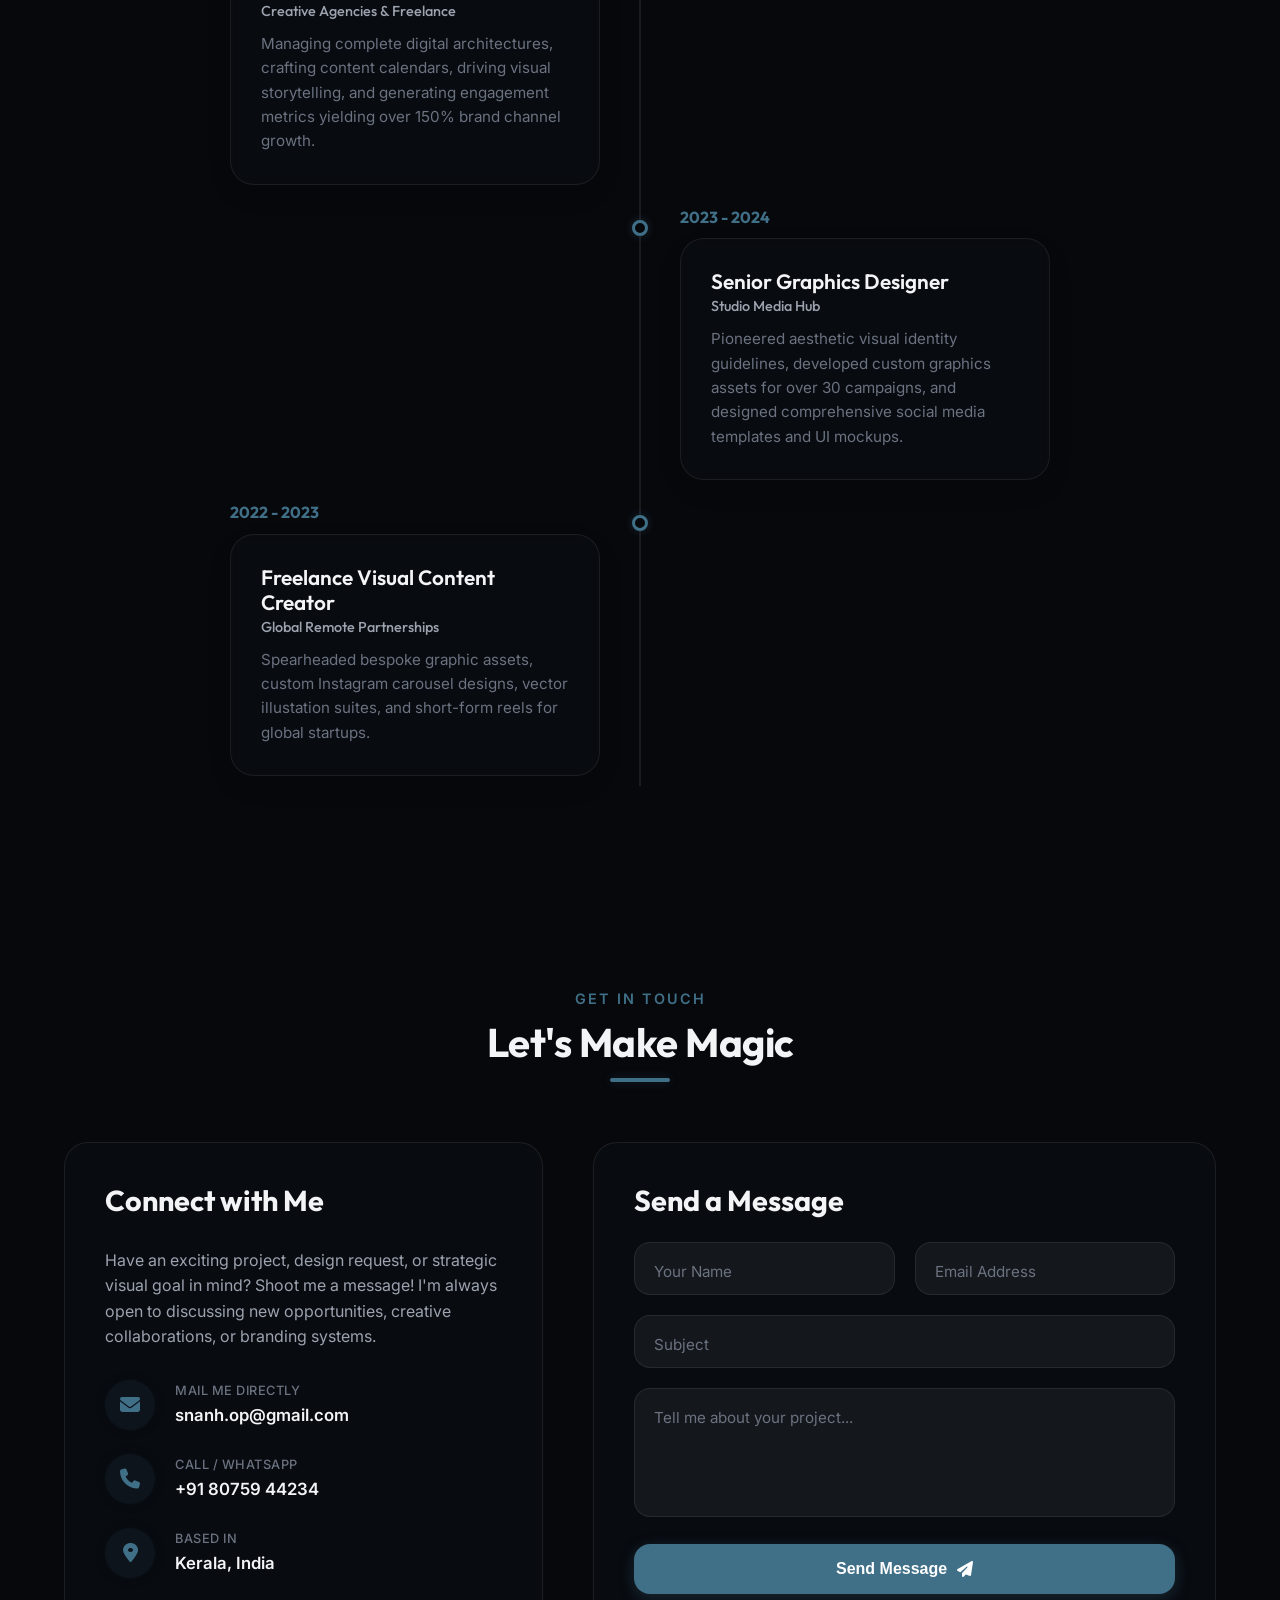
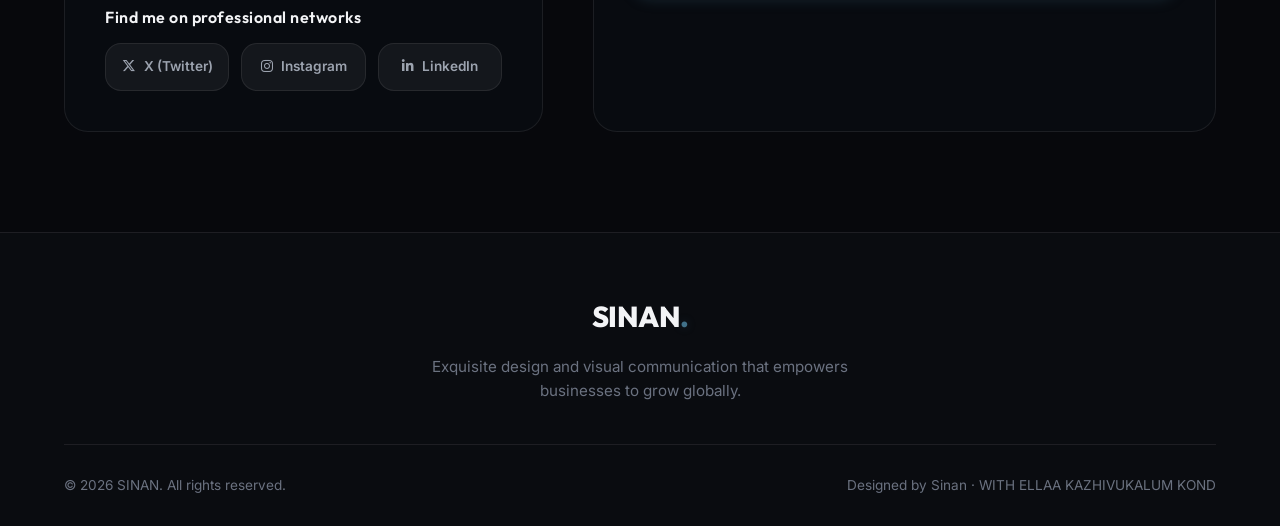
==== commit 2fb4be58: "Add files via upload" ====
--- a/portfolio.html
+++ b/portfolio.html
@@ -16,6 +16,8 @@
     <link rel="stylesheet" href="https://cdnjs.cloudflare.com/ajax/libs/font-awesome/6.5.1/css/all.min.css">
     <!-- Custom Style Sheet -->
     <link rel="stylesheet" href="style.css">
+    <!-- Spiderman Theme Overlay CSS -->
+    <link rel="stylesheet" href="spiderman.css">
 </head>
 <body class="dark-theme">
     <script>
@@ -50,6 +52,7 @@
                     <span class="color-preset" data-color="#10b981" style="background-color: #10b981;" title="Emerald"></span>
                     <span class="color-preset" data-color="#f59e0b" style="background-color: #f59e0b;" title="Amber Gold"></span>
                     <span class="color-preset" data-color="#ef4444" style="background-color: #ef4444;" title="Sunset Red"></span>
+                    <span class="color-preset spiderman-preset" data-color="spiderman" style="background: linear-gradient(135deg, #ef233c 50%, #0b132b 50%);" title="Spiderman Theme"></span>
                 </div>
             </div>
             <div class="customizer-section">
@@ -444,6 +447,22 @@
                             </div>
                         </div>
                     </div>
+
+                    <!-- Project 12: Beachside Portrait -->
+                    <div class="portfolio-item animate-on-scroll" data-category="photography" data-animation="fade-up" style="animation-delay: 0.5s;">
+                        <div class="portfolio-card">
+                            <div class="portfolio-img-wrapper">
+                                <img src="./PHOTOGRAPHY/HAIFA.jpg" alt="Beachside Portrait" class="portfolio-img">
+                                <div class="portfolio-card-overlay">
+                                    <div class="portfolio-overlay-content">
+                                        <span class="project-tag">Photography</span>
+                                        <h3>Beachside Portrait</h3>
+                                        <button class="view-project-btn" data-project-id="12">Explore Details <i class="fa-solid fa-arrow-up-right-from-square"></i></button>
+                                    </div>
+                                </div>
+                            </div>
+                        </div>
+                    </div>
                 </div>
             </div>
         </section>
@@ -595,7 +614,7 @@
             <div class="footer-bottom">
                 <p class="copyright">&copy; 2026 SINAN. All rights reserved.</p>
                 <div class="footer-meta">
-                    <p>Designed by Sinan &middot; Crafted with pixel perfection</p>
+                    <p>Designed by Sinan &middot; WITH ELLAA KAZHIVUKALUM KOND</p>
                 </div>
             </div>
         </div>
--- a/spiderman.css
+++ b/spiderman.css
@@ -0,0 +1,361 @@
+/* ==========================================
+   Spiderman Theme & Animations
+   ========================================== */
+
+@import url('https://fonts.googleapis.com/css2?family=Bangers&display=swap');
+
+/* Core Spiderman Theme Override */
+body.spiderman-theme {
+    --accent-color: #ef233c; /* Spider Red */
+    --accent-glow: rgba(239, 35, 60, 0.55);
+    --accent-rgb: 239, 35, 60;
+    
+    --bg-primary: #0a0b10; /* Deep charcoal dark */
+    --bg-secondary: rgba(15, 23, 42, 0.55); /* Navy glass background */
+    --bg-tertiary: rgba(239, 35, 60, 0.08); /* Reddish input glow */
+    
+    --glass-bg: rgba(10, 15, 30, 0.75);
+    --glass-border: rgba(239, 35, 60, 0.25);
+    --glass-hover-border: rgba(239, 35, 60, 0.6);
+    
+    --font-heading: 'Bangers', cursive;
+}
+
+/* Comic Book Typography Styling with outlines for PERFECT readability */
+body.spiderman-theme h1,
+body.spiderman-theme h2,
+body.spiderman-theme h3,
+body.spiderman-theme h4,
+body.spiderman-theme h5,
+body.spiderman-theme h6,
+body.spiderman-theme .logo,
+body.spiderman-theme .nav-link,
+body.spiderman-theme .custom-btn,
+body.spiderman-theme .portfolio-btn,
+body.spiderman-theme .btn-text,
+body.spiderman-theme .project-tag,
+body.spiderman-theme .filter-btn,
+body.spiderman-theme .timeline-date,
+body.spiderman-theme .card-role {
+    font-family: 'Bangers', cursive !important;
+    letter-spacing: 1.5px !important;
+    text-transform: uppercase !important;
+    /* High-contrast comic stroke to make text perfectly legible on all backgrounds */
+    text-shadow: 2px 2px 0px #000, 
+                 -2px -2px 0px #000, 
+                 2px -2px 0px #000, 
+                 -2px 2px 0px #000,
+                 0 0 10px rgba(239, 35, 60, 0.4) !important;
+}
+
+/* Specific size adjustments for titles */
+body.spiderman-theme .title-bold {
+    font-size: 6.5rem !important;
+    color: #ef233c !important;
+    text-shadow: 3px 3px 0px #000, 
+                 -3px -3px 0px #000, 
+                 3px -3px 0px #000, 
+                 -3px 3px 0px #000,
+                 0 0 30px rgba(239, 35, 60, 0.7) !important;
+}
+
+body.spiderman-theme .title-light {
+    font-family: 'Bangers', cursive !important;
+    font-size: 4.5rem !important;
+    color: #ffffff !important;
+    text-shadow: 3px 3px 0px #000, 
+                 -3px -3px 0px #000, 
+                 3px -3px 0px #000, 
+                 -3px 3px 0px #000 !important;
+}
+
+body.spiderman-theme .accent-dot {
+    color: #ef233c !important;
+}
+
+/* Force body text and descriptions to pure white and medium weight for perfect visibility */
+body.spiderman-theme p,
+body.spiderman-theme li,
+body.spiderman-theme label,
+body.spiderman-theme .stat-label {
+    color: #ffffff !important;
+    font-weight: 500 !important;
+    text-shadow: 1px 1px 2px rgba(0, 0, 0, 0.8) !important;
+}
+
+body.spiderman-theme input,
+body.spiderman-theme textarea {
+    color: #ffffff !important;
+    background-color: rgba(255, 255, 255, 0.05) !important;
+    border: 1px solid rgba(239, 35, 60, 0.3) !important;
+}
+body.spiderman-theme input:focus,
+body.spiderman-theme textarea:focus {
+    border-color: #ef233c !important;
+    box-shadow: 0 0 8px rgba(239, 35, 60, 0.5) !important;
+}
+
+/* Spider Web Background Layer for Landing and Sections */
+body.spiderman-theme::before {
+    background: radial-gradient(circle, transparent 20%, #0a0b10 85%),
+                url('data:image/svg+xml;utf8,<svg xmlns="http://www.w3.org/2000/svg" width="100" height="100" viewBox="0 0 100 100"><path d="M50 0 L50 100 M0 50 L100 50 M0 0 L100 100 M100 0 L0 100" stroke="rgba(239, 35, 60, 0.08)" stroke-width="0.5"/><circle cx="50" cy="50" r="15" fill="none" stroke="rgba(239, 35, 60, 0.08)" stroke-width="0.5"/><circle cx="50" cy="50" r="30" fill="none" stroke="rgba(239, 35, 60, 0.08)" stroke-width="0.5"/><circle cx="50" cy="50" r="45" fill="none" stroke="rgba(239, 35, 60, 0.08)" stroke-width="0.5"/></svg>');
+    opacity: 0.8;
+}
+
+body.spiderman-theme::after {
+    background: #003049; /* Secondary Blue Glow */
+    opacity: 0.18;
+}
+
+/* Spiderman Theme Custom Preset Button Style */
+.color-preset.spiderman-preset {
+    position: relative;
+    border: 1px solid rgba(255, 255, 255, 0.2);
+    box-shadow: 0 0 10px rgba(239, 35, 60, 0.4);
+}
+.color-preset.spiderman-preset::after {
+    content: '\f15c'; /* FontAwesome Spider icon */
+    font-family: "Font Awesome 6 Free";
+    font-weight: 900;
+    font-size: 9px;
+    color: #fff;
+    position: absolute;
+    top: 50%;
+    left: 50%;
+    transform: translate(-50%, -50%);
+}
+
+/* Spiderman Canvas Overlay */
+#spidey-canvas {
+    position: fixed;
+    top: 0;
+    left: 0;
+    width: 100vw;
+    height: 100vh;
+    pointer-events: none;
+    z-index: 9999;
+    display: none;
+}
+
+body.spiderman-theme #spidey-canvas {
+    display: block;
+}
+
+/* Custom Spidey Spiderweb Cursor */
+.spidey-cursor-glow {
+    position: fixed;
+    width: 32px;
+    height: 32px;
+    background-image: url('data:image/svg+xml;utf8,<svg xmlns="http://www.w3.org/2000/svg" viewBox="0 0 100 100" fill="none" stroke="%23ef233c" stroke-width="6"><circle cx="50" cy="50" r="15"/><circle cx="50" cy="50" r="30"/><circle cx="50" cy="50" r="45"/><path d="M50 0 L50 100 M0 50 L100 50 M15 15 L85 85 M85 15 L15 85"/></svg>');
+    background-size: contain;
+    background-repeat: no-repeat;
+    pointer-events: none;
+    z-index: 10000;
+    transform: translate(-50%, -50%);
+    filter: drop-shadow(0 0 6px #ef233c) drop-shadow(0 0 2px #ffffff);
+    transition: transform 0.1s ease, width 0.2s, height 0.2s;
+    display: none;
+}
+
+body.spiderman-theme.custom-cursor-active .spidey-cursor-glow {
+    display: block;
+}
+
+body.spiderman-theme.custom-cursor-active {
+    cursor: none !important;
+}
+body.spiderman-theme.custom-cursor-active a,
+body.spiderman-theme.custom-cursor-active button,
+body.spiderman-theme.custom-cursor-active input,
+body.spiderman-theme.custom-cursor-active textarea,
+body.spiderman-theme.custom-cursor-active [role="button"],
+body.spiderman-theme.custom-cursor-active .color-preset,
+body.spiderman-theme.custom-cursor-active .theme-btn {
+    cursor: none !important;
+}
+
+/* Spider-Sense Warnings radiating above the cursor */
+.spider-sense-container {
+    position: fixed;
+    pointer-events: none;
+    z-index: 10001;
+    transform: translate(-50%, -100%);
+    width: 80px;
+    height: 60px;
+    display: none;
+}
+
+body.spiderman-theme.custom-cursor-active .spider-sense-active .spider-sense-container {
+    display: block;
+}
+
+.spider-sense-line {
+    position: absolute;
+    width: 4px;
+    height: 12px;
+    background-color: #ffe600; /* Yellow alert bars */
+    border-radius: 2px;
+    bottom: 0px;
+    opacity: 0;
+    transform-origin: bottom center;
+    box-shadow: 0 0 6px #ffe600;
+}
+
+.spider-sense-active .spider-sense-line {
+    animation: senseSquiggle 0.15s infinite alternate;
+}
+
+.spider-sense-line:nth-child(1) {
+    left: 20px;
+    transform: rotate(-35deg);
+    animation-delay: 0s;
+}
+.spider-sense-line:nth-child(2) {
+    left: 30px;
+    transform: rotate(-15deg);
+    animation-delay: 0.05s;
+}
+.spider-sense-line:nth-child(3) {
+    left: 40px;
+    transform: rotate(0deg);
+    animation-delay: 0.02s;
+}
+.spider-sense-line:nth-child(4) {
+    left: 50px;
+    transform: rotate(15deg);
+    animation-delay: 0.07s;
+}
+.spider-sense-line:nth-child(5) {
+    left: 60px;
+    transform: rotate(35deg);
+    animation-delay: 0.04s;
+}
+
+@keyframes senseSquiggle {
+    0% {
+        opacity: 0.3;
+        transform: scaleY(0.7) translateY(2px) rotate(var(--angle, 0deg));
+        background-color: #ffe600;
+    }
+    100% {
+        opacity: 1;
+        transform: scaleY(1.3) translateY(-2px) rotate(var(--angle, 0deg));
+        background-color: #ff3c00; /* Pulses yellow to orange-red */
+    }
+}
+
+/* Hanging Spider Widget */
+.hanging-spider-container {
+    position: fixed;
+    top: 0;
+    right: 80px;
+    z-index: 999;
+    pointer-events: none;
+    display: none;
+    flex-direction: column;
+    align-items: center;
+    transform: translateY(-100%);
+    transition: transform 0.2s cubic-bezier(0.16, 1, 0.3, 1);
+}
+
+body.spiderman-theme .hanging-spider-container {
+    display: flex;
+}
+
+.hanging-spider-thread {
+    width: 1.5px;
+    background-color: rgba(255, 255, 255, 0.4);
+    box-shadow: 0 0 6px rgba(255, 255, 255, 0.9);
+    height: 1000px;
+}
+
+.hanging-spider-body {
+    width: 32px;
+    height: 32px;
+    margin-top: -4px;
+    animation: spiderGentlySwings 3s infinite ease-in-out alternate;
+    transform-origin: top center;
+    filter: drop-shadow(0 0 6px rgba(239, 35, 60, 0.6));
+}
+
+@keyframes spiderGentlySwings {
+    0% {
+        transform: rotate(-10deg);
+    }
+    100% {
+        transform: rotate(10deg);
+    }
+}
+
+/* Comic-book swing-in intro for hero text cards on entry */
+body.spiderman-theme .landing-text-card {
+    animation: spideySwingIn 1.2s cubic-bezier(0.175, 0.885, 0.32, 1.275) forwards;
+    transform-origin: top center;
+}
+
+@keyframes spideySwingIn {
+    0% {
+        transform: rotate(-20deg) translateY(-80px);
+        opacity: 0;
+    }
+    60% {
+        transform: rotate(5deg) translateY(5px);
+    }
+    80% {
+        transform: rotate(-2deg);
+    }
+    100% {
+        transform: rotate(0deg) translateY(0);
+        opacity: 1;
+    }
+}
+
+/* Event poster and timeline updates under spiderman theme */
+body.spiderman-theme .service-card:hover .service-icon {
+    background-color: #ef233c;
+    box-shadow: 0 0 15px rgba(239, 35, 60, 0.6);
+}
+
+body.spiderman-theme .timeline-dot {
+    background-color: #ef233c;
+    box-shadow: 0 0 10px rgba(239, 35, 60, 0.8);
+}
+
+body.spiderman-theme .timeline-item::before {
+    border-color: rgba(239, 35, 60, 0.3);
+}
+
+body.spiderman-theme .custom-btn.primary-btn, 
+body.spiderman-theme .portfolio-btn {
+    background: #ef233c;
+    border: 1px solid rgba(255, 255, 255, 0.2);
+    box-shadow: 0 0 15px rgba(239, 35, 60, 0.4);
+}
+body.spiderman-theme .custom-btn.primary-btn:hover,
+body.spiderman-theme .portfolio-btn:hover {
+    background: #ff002b;
+    box-shadow: 0 0 25px rgba(239, 35, 60, 0.8);
+}
+
+body.spiderman-theme .btn-divider {
+    background: rgba(255, 255, 255, 0.3);
+}
+
+/* Contrast adjustment for Spiderman details */
+body.spiderman-theme .text-secondary {
+    color: #f1f5f9 !important; /* Lighter secondary text for better reading */
+}
+
+body.spiderman-theme .stat-number {
+    color: #ef233c !important;
+    text-shadow: 0 0 10px rgba(239, 35, 60, 0.3) !important;
+}
+
+body.spiderman-theme .skill-progress-bar {
+    background: linear-gradient(to right, #003049, #ef233c) !important;
+    box-shadow: 0 0 8px rgba(239, 35, 60, 0.5) !important;
+}
+
+body.spiderman-theme .portfolio-card-overlay {
+    background: linear-gradient(to top, rgba(10, 11, 16, 0.95) 0%, rgba(239, 35, 60, 0.4) 100%) !important;
+}
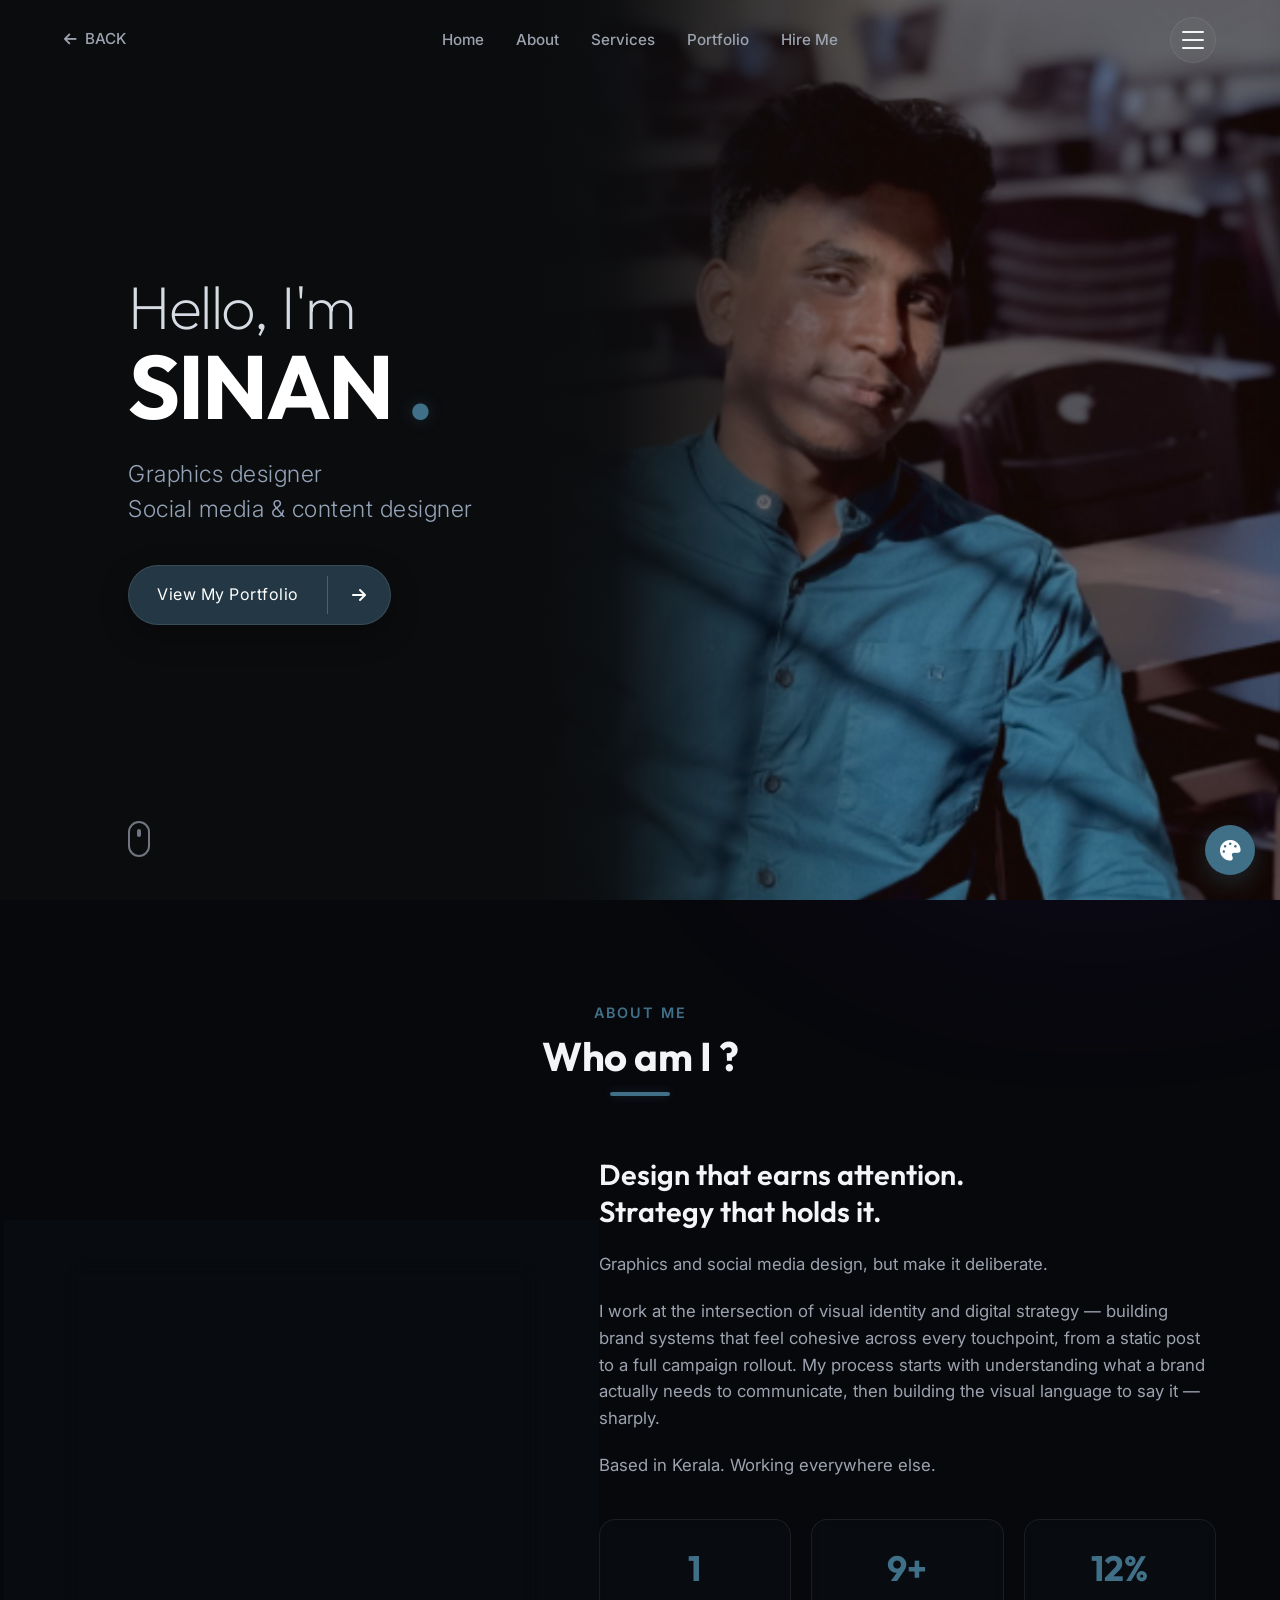
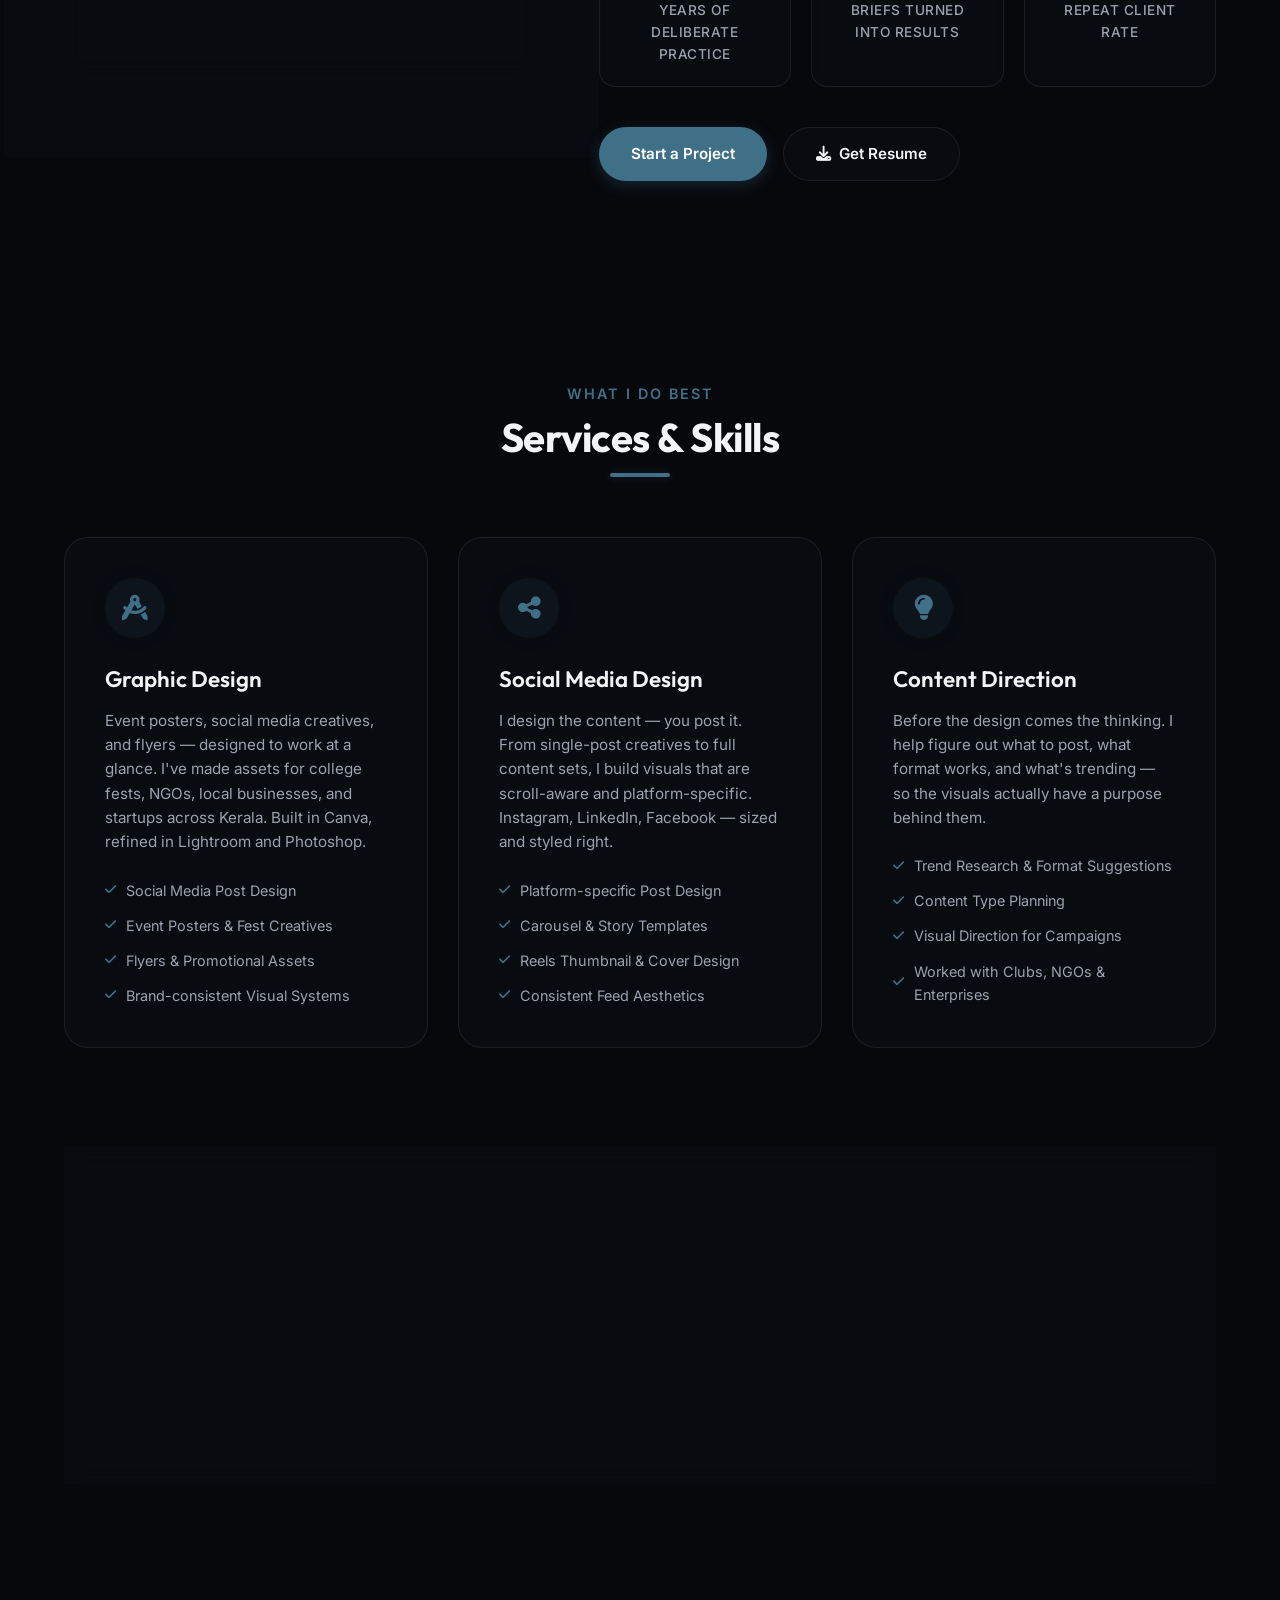
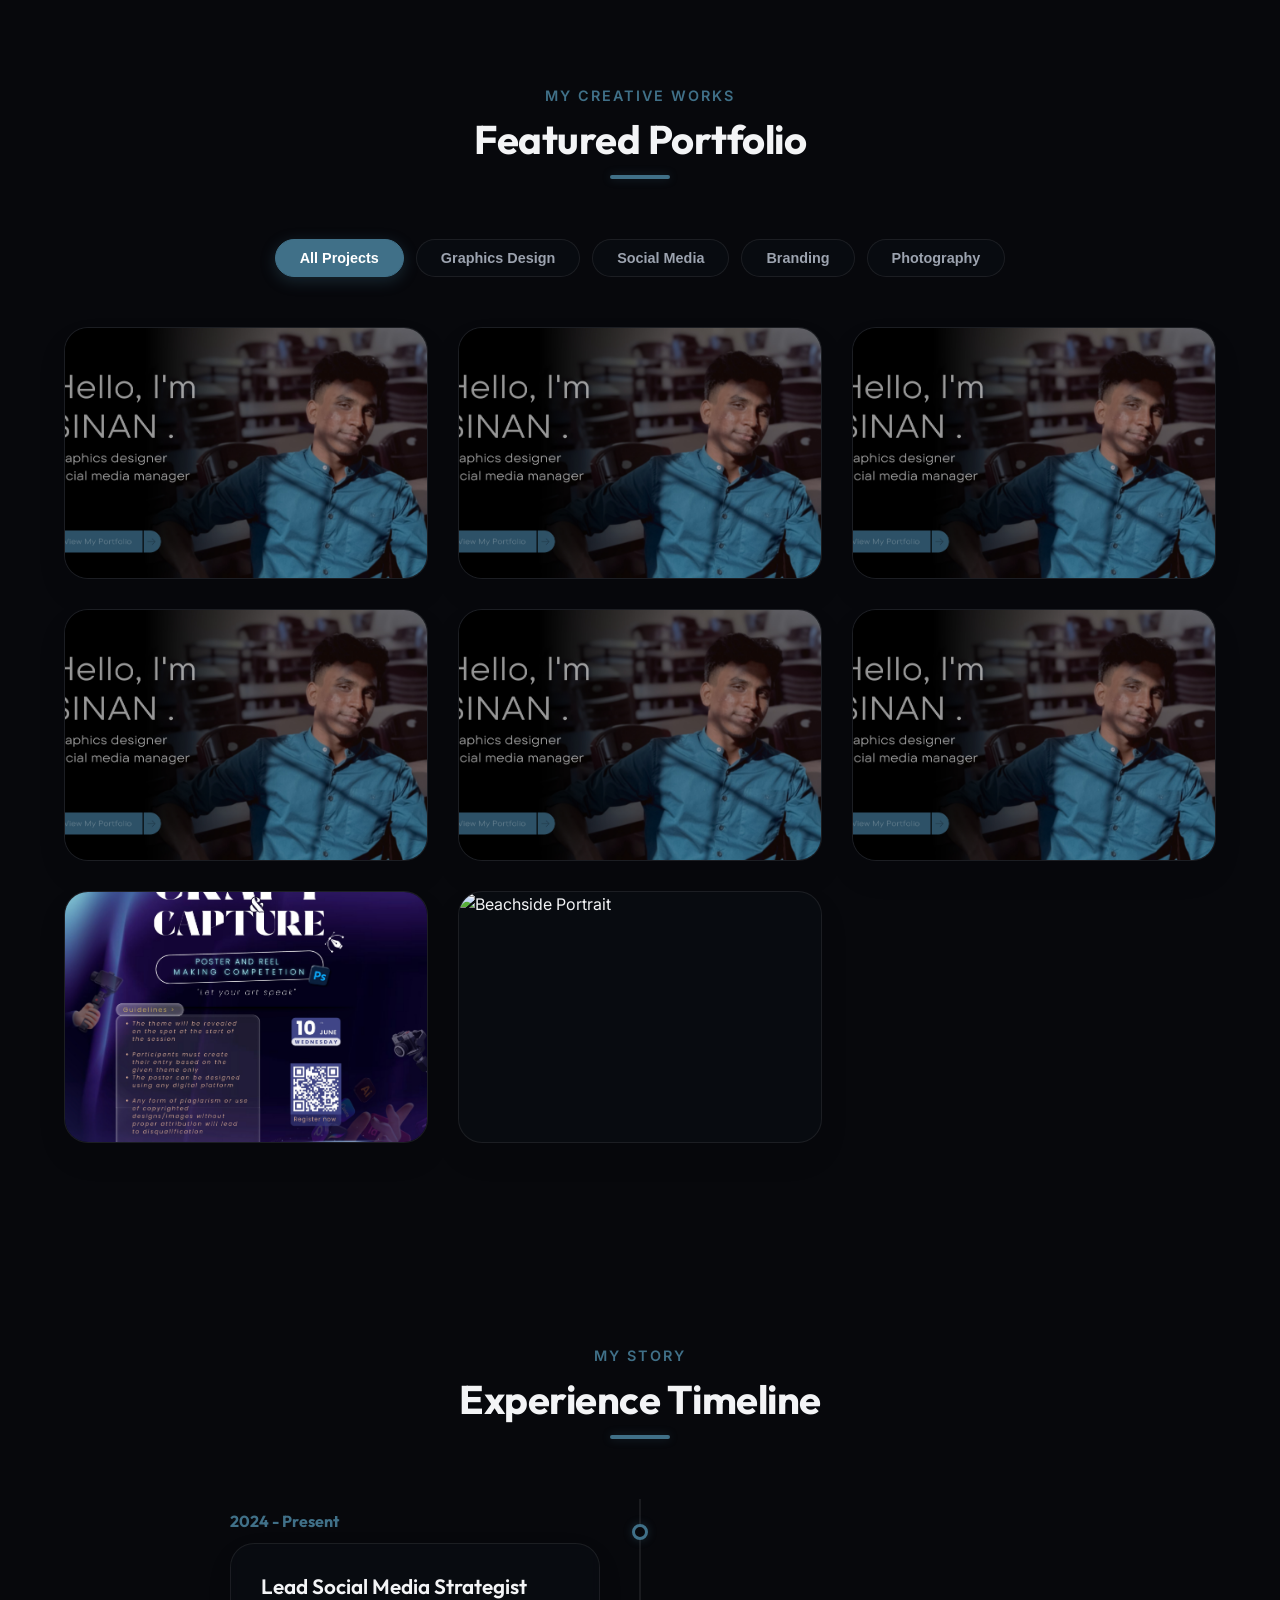
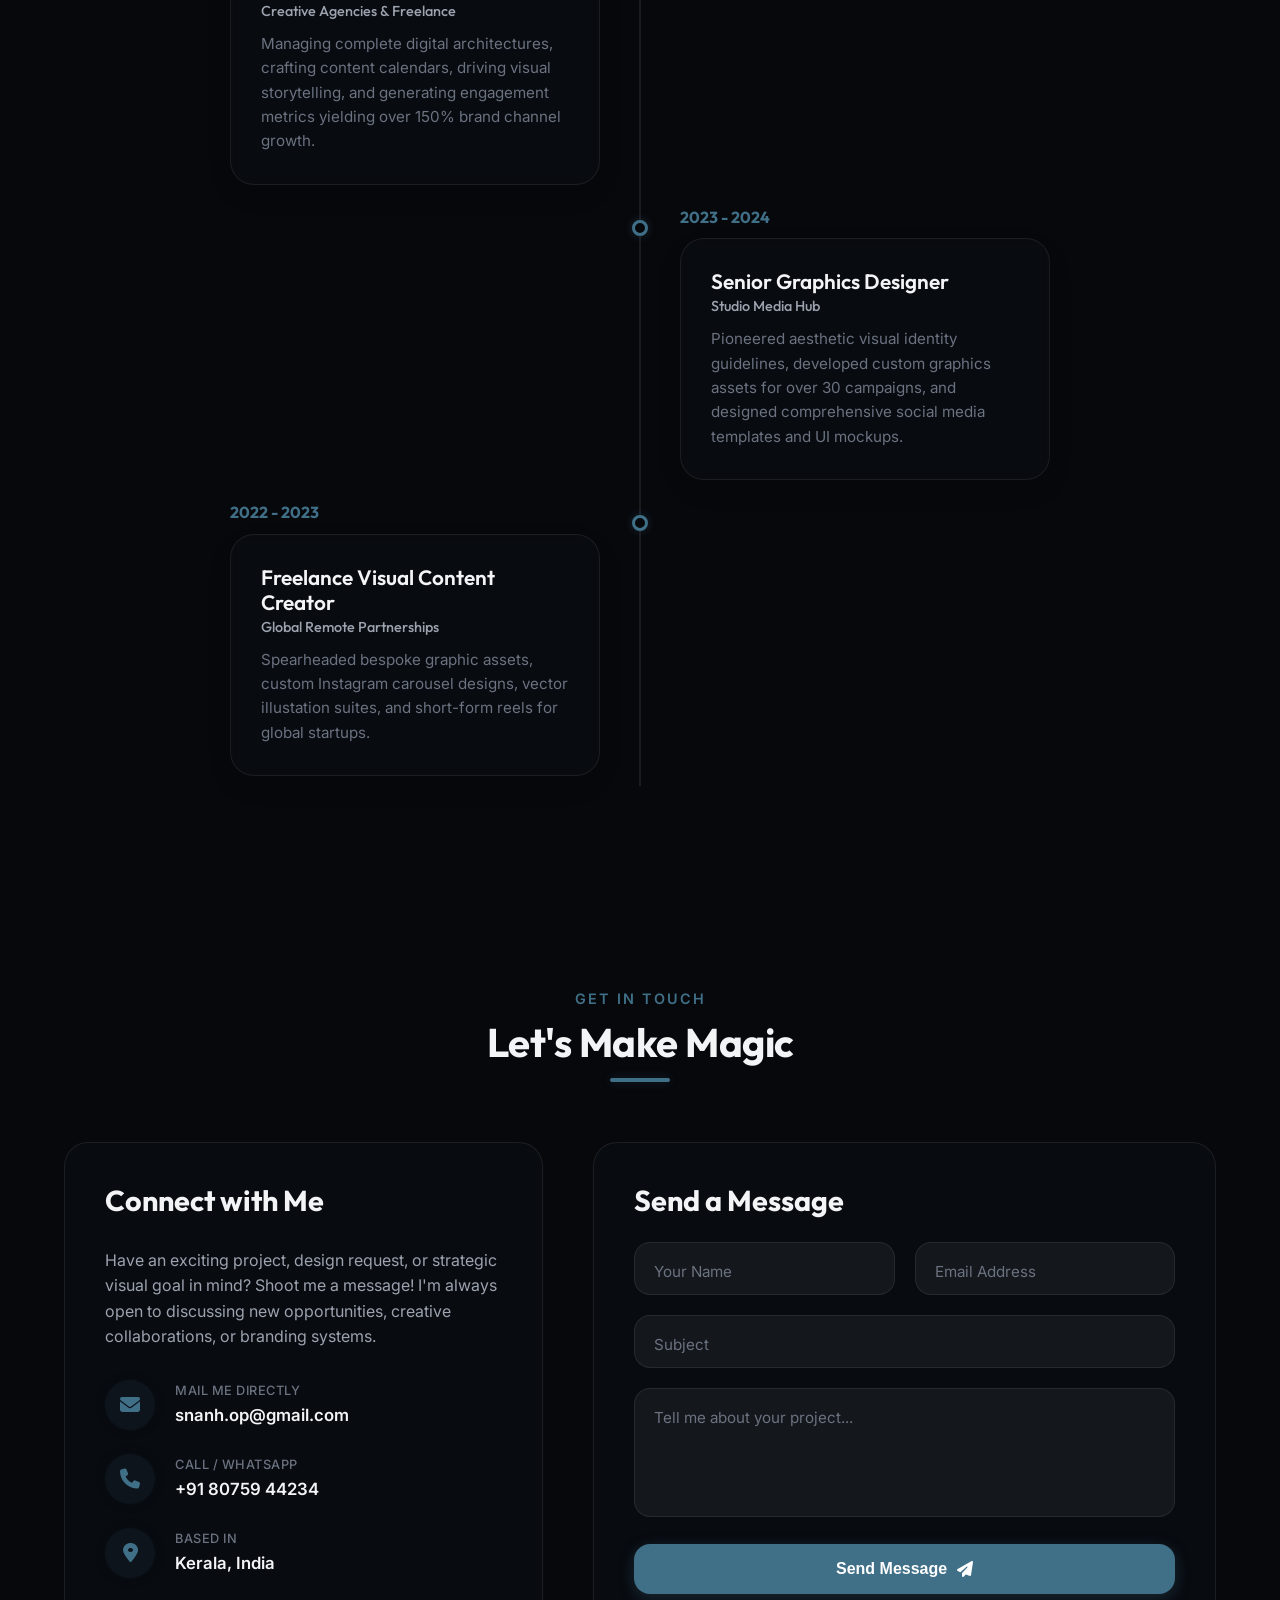
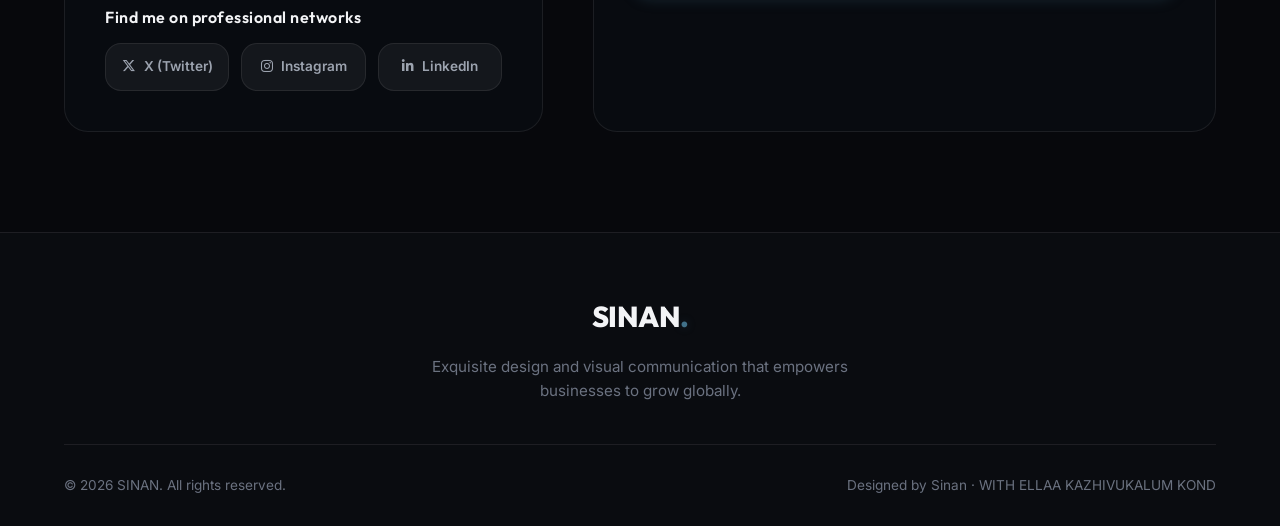
==== commit adc3ae46: "Add files via upload" ====
--- a/portfolio.html
+++ b/portfolio.html
@@ -452,7 +452,7 @@
                     <div class="portfolio-item animate-on-scroll" data-category="photography" data-animation="fade-up" style="animation-delay: 0.5s;">
                         <div class="portfolio-card">
                             <div class="portfolio-img-wrapper">
-                                <img src="./PHOTOGRAPHY/HAIFA.jpg" alt="Beachside Portrait" class="portfolio-img">
+                                <img src="./HAIFA.jpg" alt="Beachside Portrait" class="portfolio-img">
                                 <div class="portfolio-card-overlay">
                                     <div class="portfolio-overlay-content">
                                         <span class="project-tag">Photography</span>
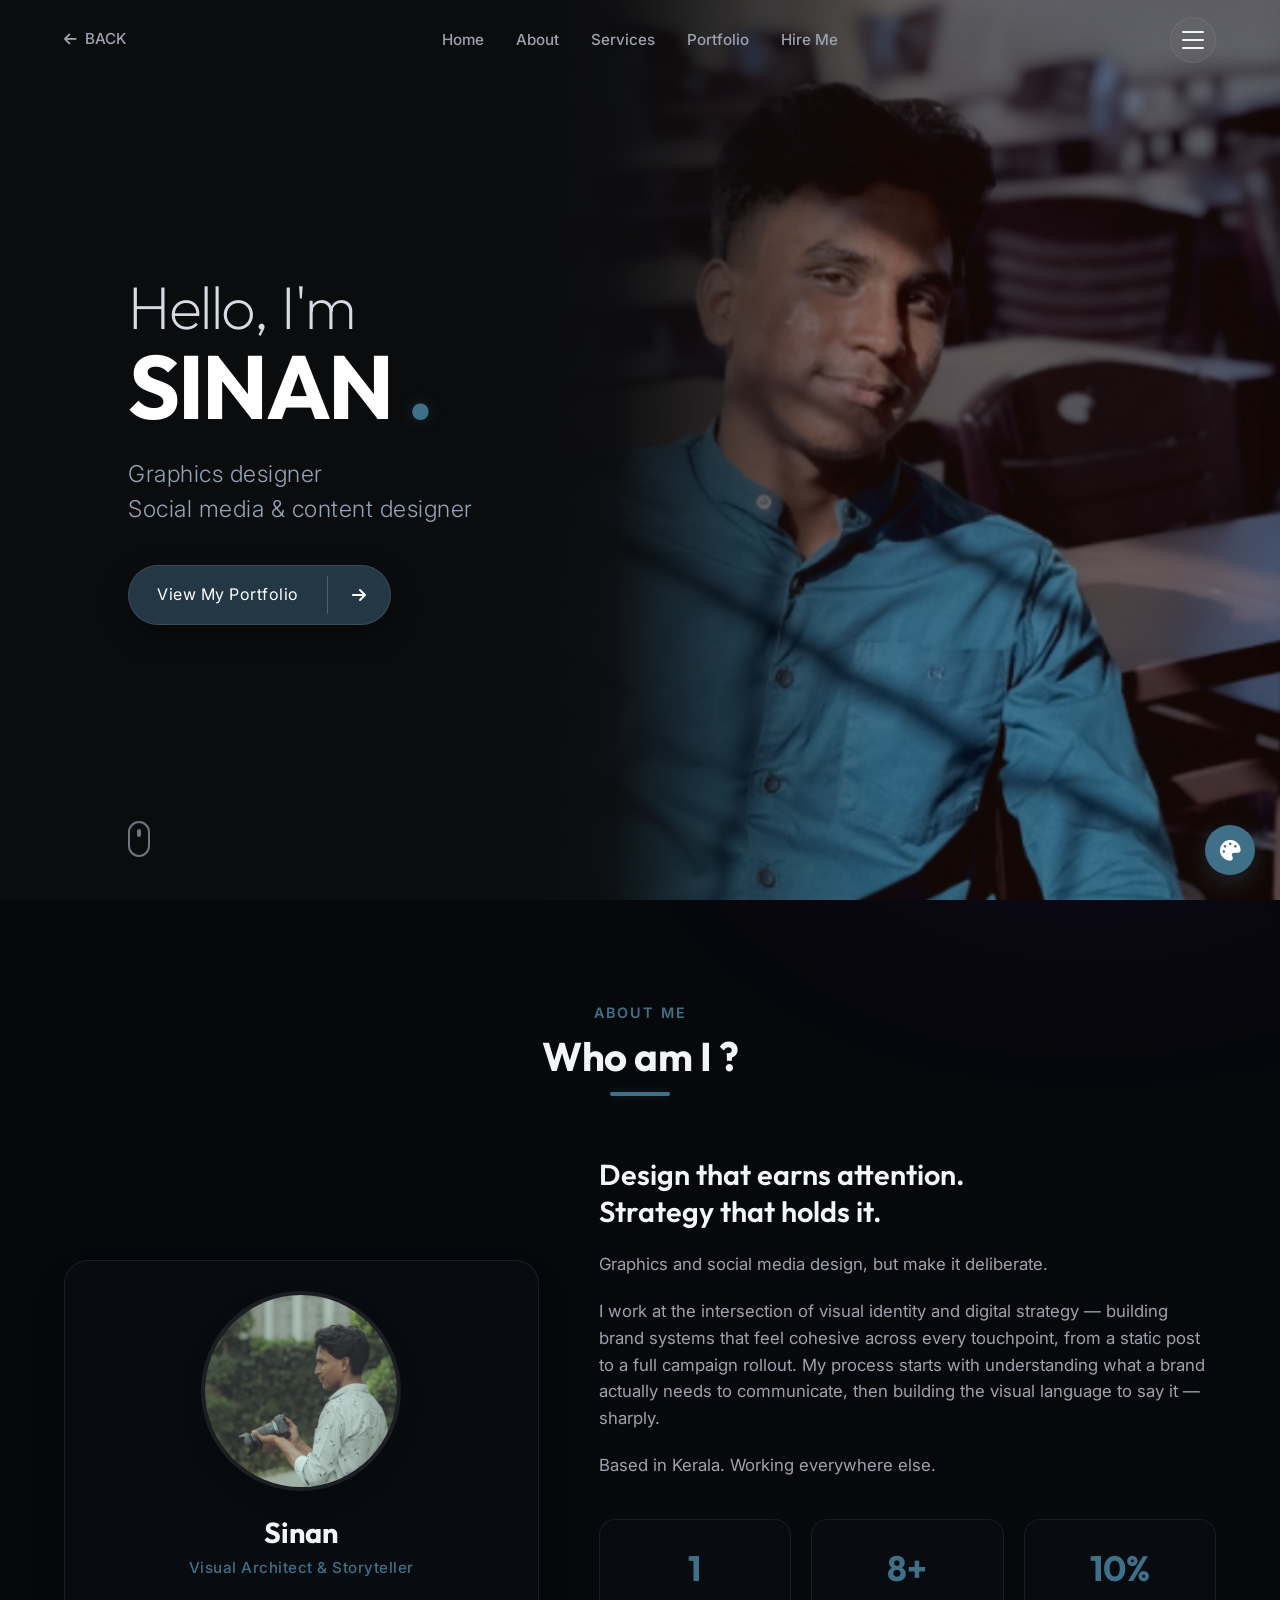
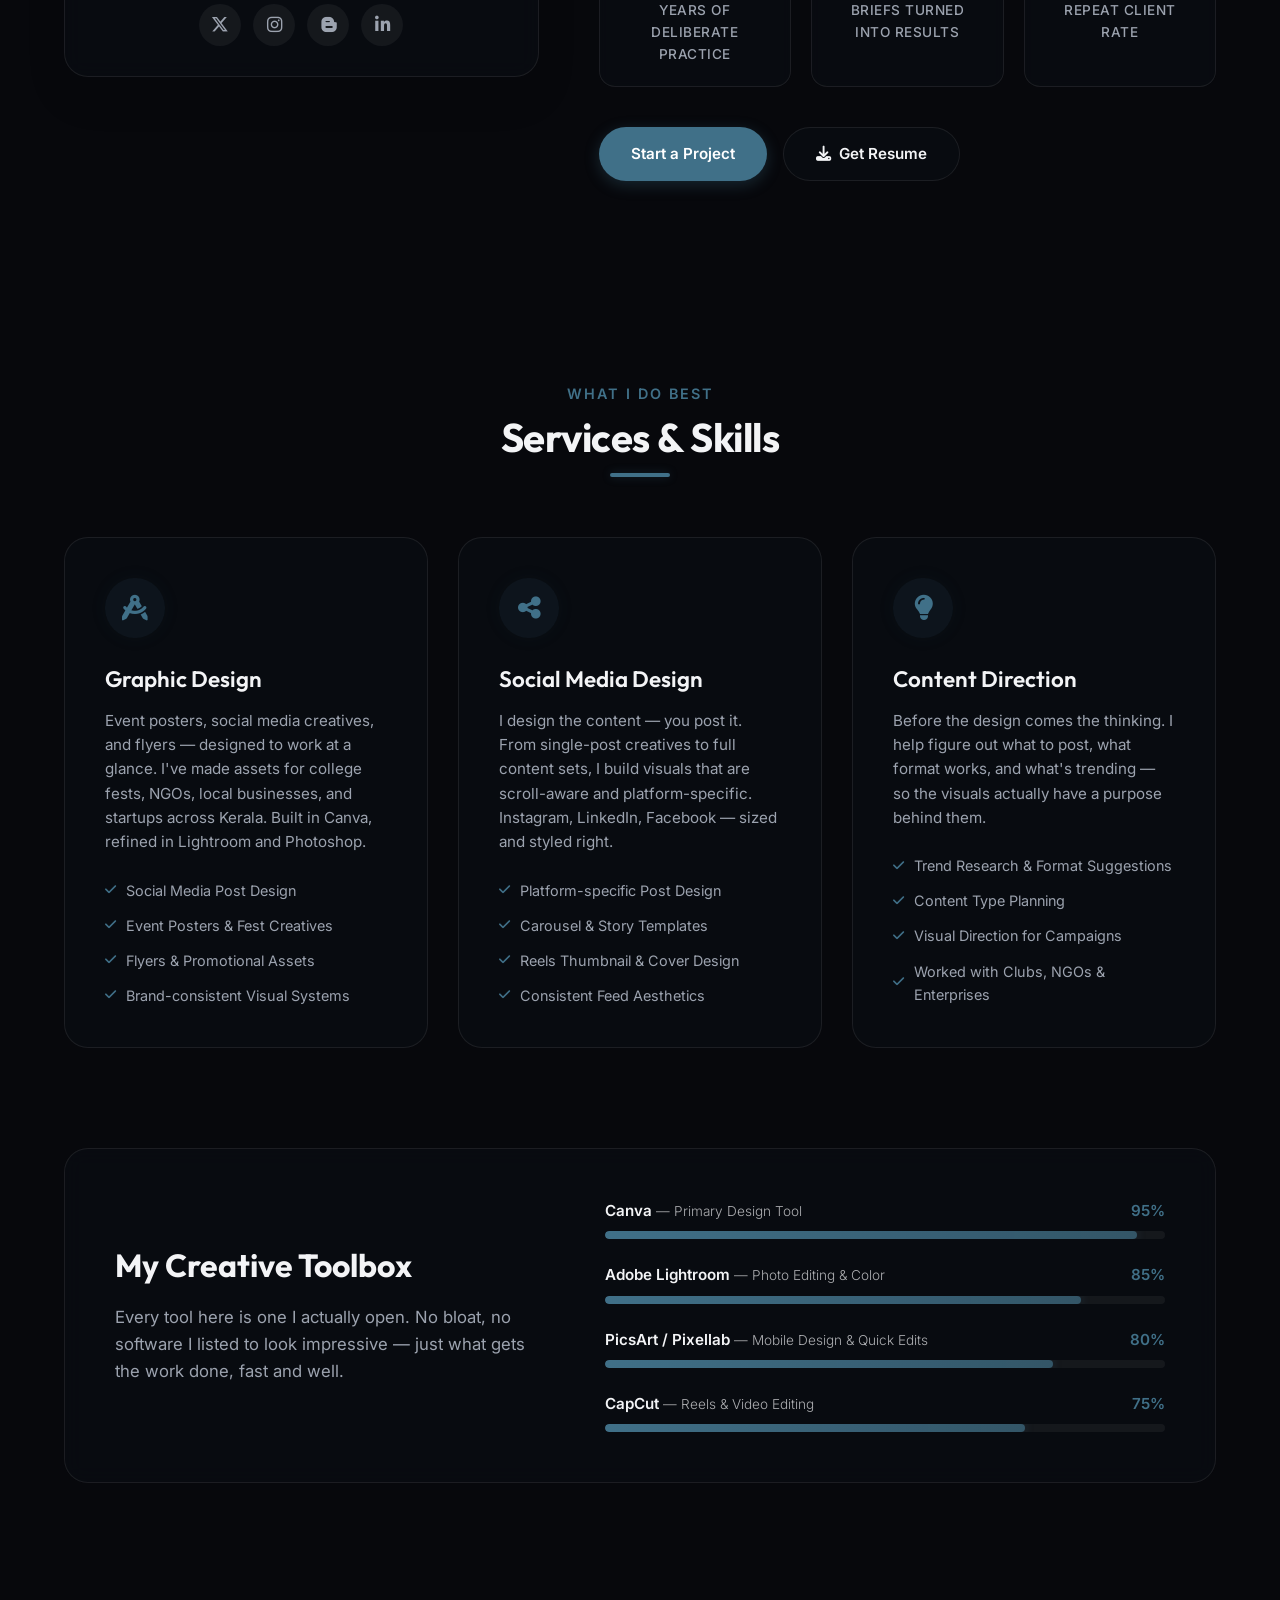
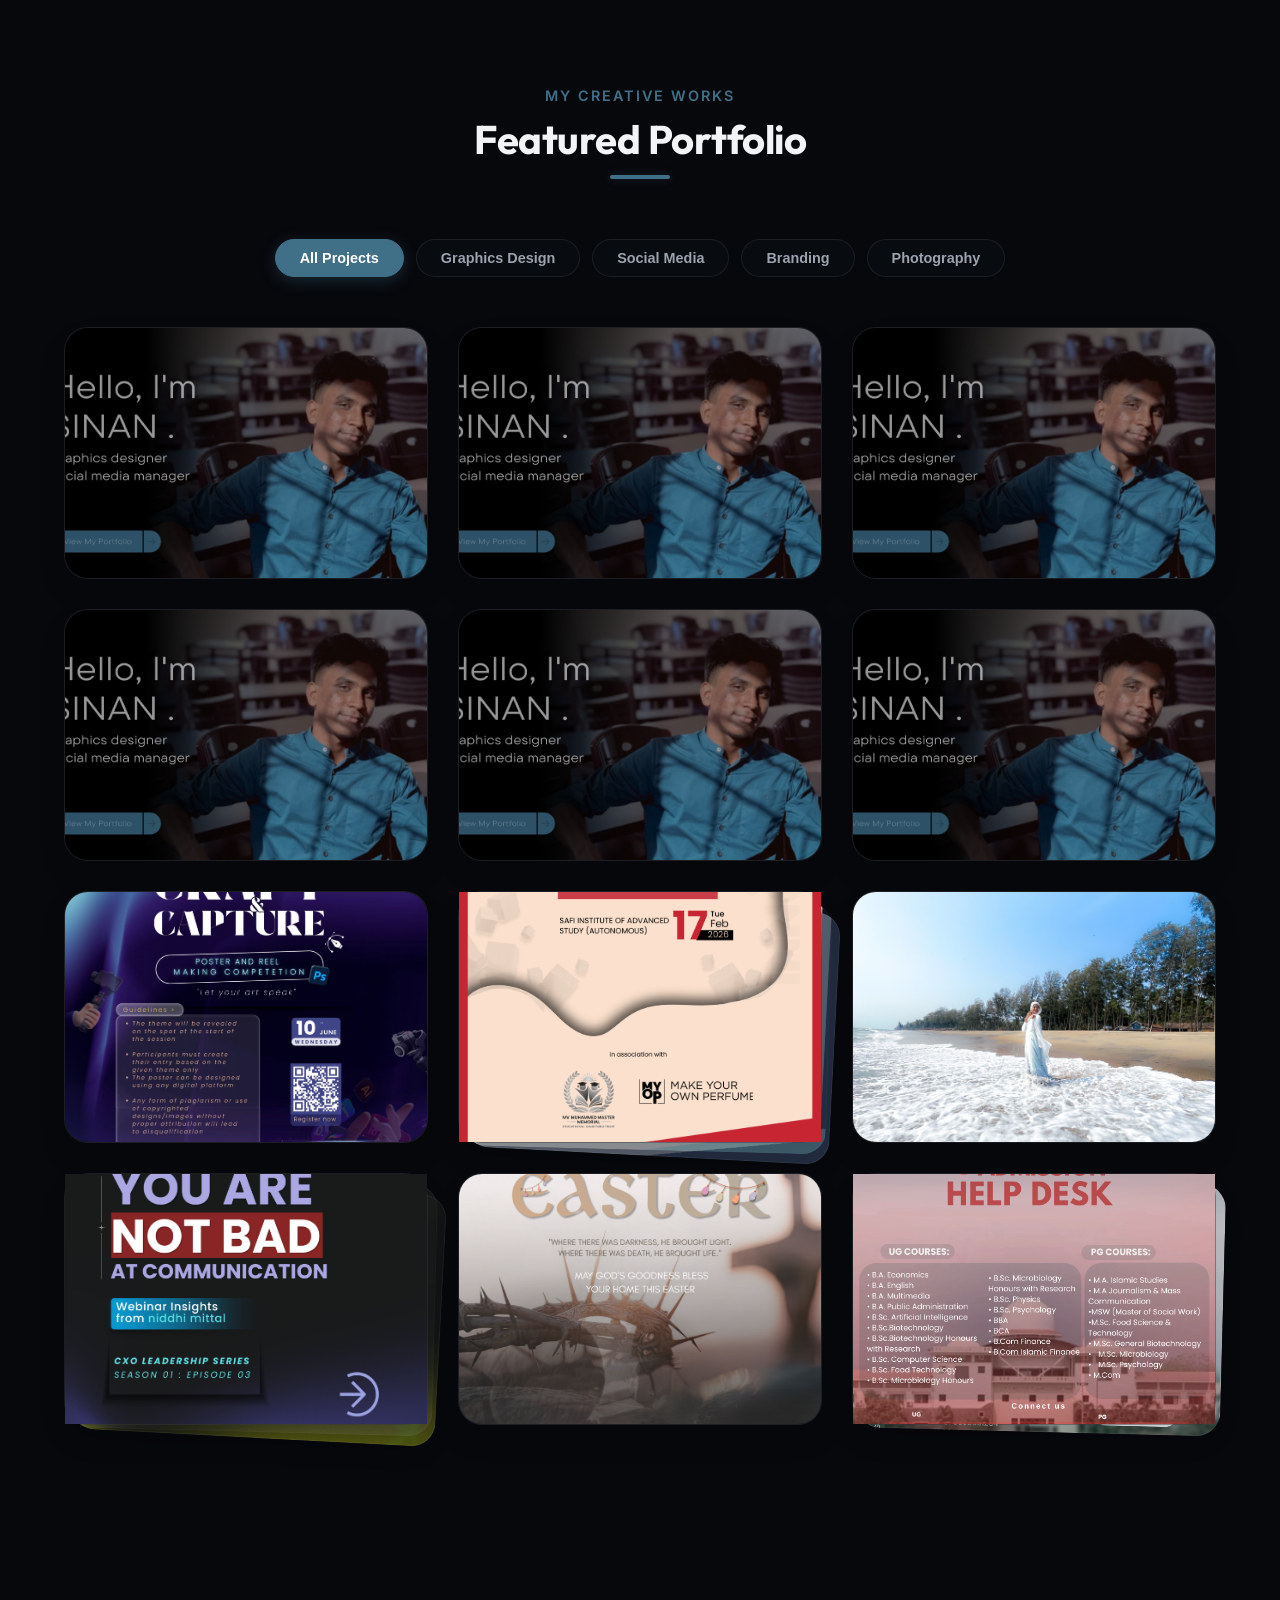
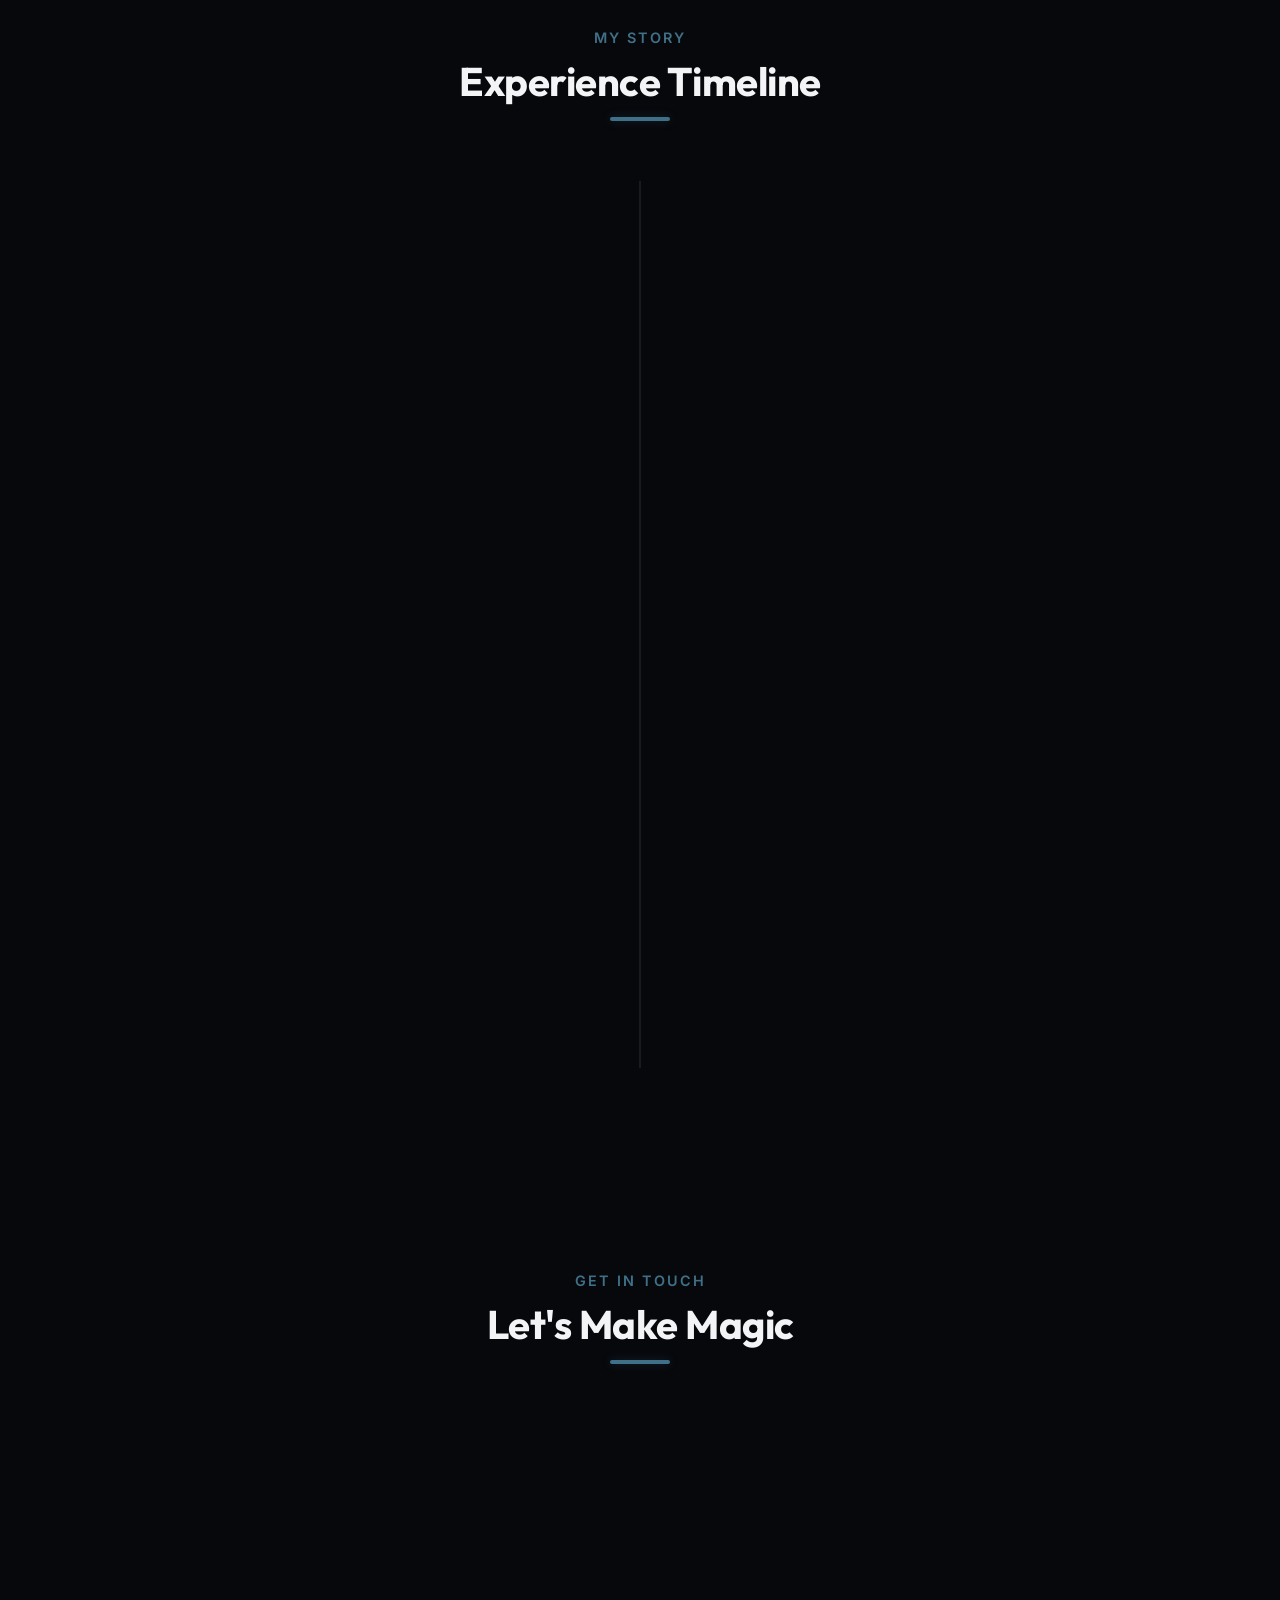
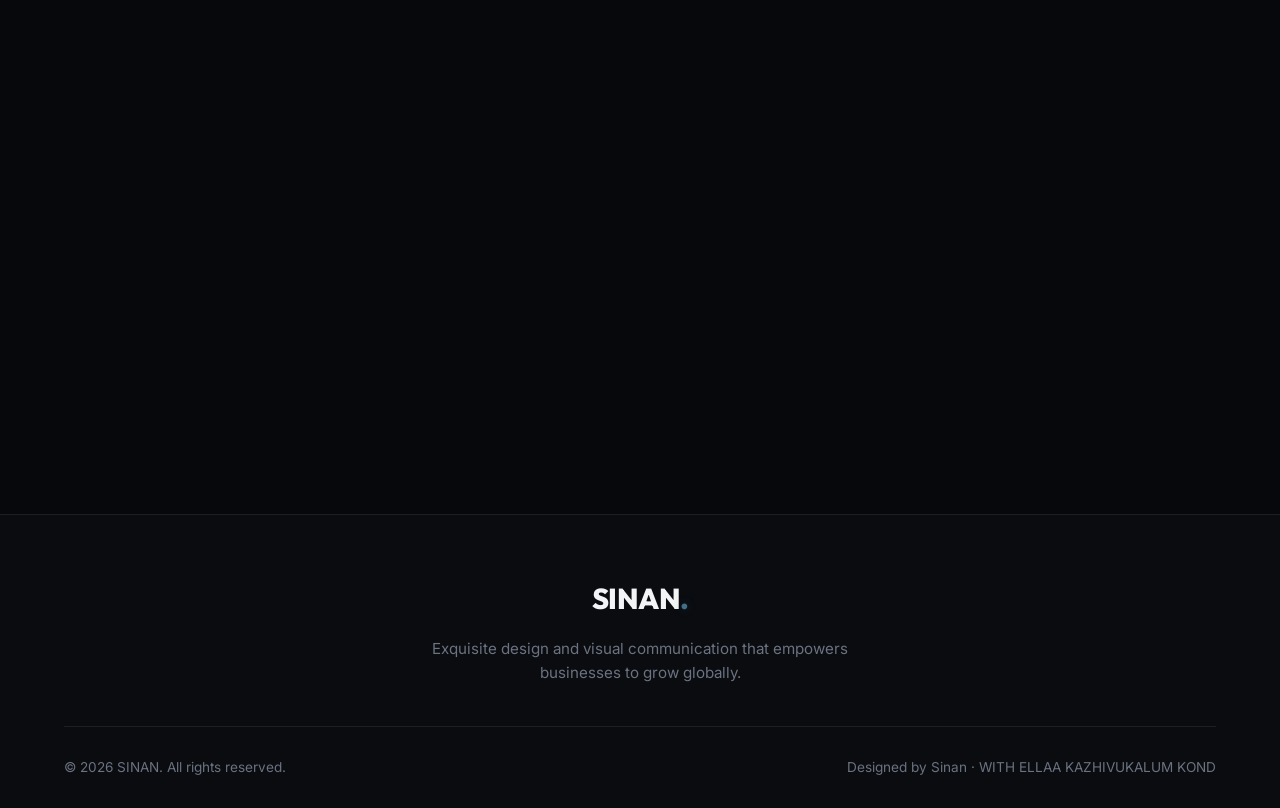
==== commit c9b06055: "Add files via upload" ====
--- a/portfolio.html
+++ b/portfolio.html
@@ -448,6 +448,22 @@
                         </div>
                     </div>
 
+                    <!-- Project 16: INNOZEE ID Cards -->
+                    <div class="portfolio-item animate-on-scroll" data-category="graphic" data-animation="fade-up" style="animation-delay: 0.5s;">
+                        <div class="portfolio-card stacked-folder" style="--stack-img-1: url('./innozee id 2.png'); --stack-img-2: url('./innozee 3.png');">
+                            <div class="portfolio-img-wrapper">
+                                <img src="./innozee 1.png" alt="INNOZEE ID Cards" class="portfolio-img">
+                                <div class="portfolio-card-overlay">
+                                    <div class="portfolio-overlay-content">
+                                        <span class="project-tag">Graphics Design</span>
+                                        <h3>INNOZEE ID Cards</h3>
+                                        <button class="view-project-btn" data-project-id="16">Explore Details <i class="fa-solid fa-arrow-up-right-from-square"></i></button>
+                                    </div>
+                                </div>
+                            </div>
+                        </div>
+                    </div>
+
                     <!-- Project 12: Beachside Portrait -->
                     <div class="portfolio-item animate-on-scroll" data-category="photography" data-animation="fade-up" style="animation-delay: 0.5s;">
                         <div class="portfolio-card">
@@ -458,6 +474,54 @@
                                         <span class="project-tag">Photography</span>
                                         <h3>Beachside Portrait</h3>
                                         <button class="view-project-btn" data-project-id="12">Explore Details <i class="fa-solid fa-arrow-up-right-from-square"></i></button>
+                                    </div>
+                                </div>
+                            </div>
+                        </div>
+                    </div>
+
+                    <!-- Project 13: YFYD Instagram Carousels -->
+                    <div class="portfolio-item animate-on-scroll" data-category="social" data-animation="fade-up" style="animation-delay: 0.6s;">
+                        <div class="portfolio-card stacked-folder" style="--stack-img-1: url('./cxo carousels 02.png'); --stack-img-2: url('./cxo carousels 03.png');">
+                            <div class="portfolio-img-wrapper">
+                                <img src="./cxo carousels 01.png" alt="YFYD Instagram Carousels" class="portfolio-img">
+                                <div class="portfolio-card-overlay">
+                                    <div class="portfolio-overlay-content">
+                                        <span class="project-tag">Social Media</span>
+                                        <h3>YFYD Instagram Carousels</h3>
+                                        <button class="view-project-btn" data-project-id="13">Explore Details <i class="fa-solid fa-arrow-up-right-from-square"></i></button>
+                                    </div>
+                                </div>
+                            </div>
+                        </div>
+                    </div>
+
+                    <!-- Project 14: YFYD Easter Greeting -->
+                    <div class="portfolio-item animate-on-scroll" data-category="social" data-animation="fade-up" style="animation-delay: 0.7s;">
+                        <div class="portfolio-card">
+                            <div class="portfolio-img-wrapper">
+                                <img src="./easter.png" alt="YFYD Easter Greeting" class="portfolio-img">
+                                <div class="portfolio-card-overlay">
+                                    <div class="portfolio-overlay-content">
+                                        <span class="project-tag">Social Media</span>
+                                        <h3>YFYD Easter Greeting</h3>
+                                        <button class="view-project-btn" data-project-id="14">Explore Details <i class="fa-solid fa-arrow-up-right-from-square"></i></button>
+                                    </div>
+                                </div>
+                            </div>
+                        </div>
+                    </div>
+
+                    <!-- Project 15: SFI Admissions Help Desk -->
+                    <div class="portfolio-item animate-on-scroll" data-category="social" data-animation="fade-up" style="animation-delay: 0.8s;">
+                        <div class="portfolio-card stacked-folder" style="--stack-img-1: url('./sfi admsn 2.png'); --stack-img-2: none; --stack-img-2-display: none;">
+                            <div class="portfolio-img-wrapper">
+                                <img src="./sfi admsn 1.png" alt="SFI Admissions Help Desk" class="portfolio-img">
+                                <div class="portfolio-card-overlay">
+                                    <div class="portfolio-overlay-content">
+                                        <span class="project-tag">Social Media</span>
+                                        <h3>SFI Admissions Help Desk</h3>
+                                        <button class="view-project-btn" data-project-id="15">Explore Details <i class="fa-solid fa-arrow-up-right-from-square"></i></button>
                                     </div>
                                 </div>
                             </div>
@@ -627,6 +691,7 @@
             <div class="modal-grid">
                 <div class="modal-image-holder">
                     <img src="./Home.jpg" alt="Project Preview" id="modalImage">
+                    <div id="modalSlidesContainer" style="display: none; width: 100%; max-height: 520px; overflow-y: auto; flex-direction: column; gap: 15px; padding-right: 5px;"></div>
                 </div>
                 <div class="modal-details">
                     <span class="modal-tag" id="modalTag">Graphics Design</span>
--- a/style.css
+++ b/style.css
@@ -883,6 +883,53 @@
     box-shadow: 0 25px 50px rgba(0, 0, 0, 0.15);
 }
 
+/* Stacked Folder Effect for Carousels/Multiple Designs */
+.portfolio-card.stacked-folder {
+    position: relative;
+    overflow: visible; /* Allows pseudo-elements (background pages) to render outside card borders */
+}
+.portfolio-card.stacked-folder::before,
+.portfolio-card.stacked-folder::after {
+    content: '';
+    position: absolute;
+    top: 0;
+    left: 0;
+    width: 100%;
+    height: 100%;
+    border-radius: var(--border-radius-lg);
+    border: 1px solid var(--glass-border);
+    z-index: -1;
+    transition: transform 0.6s cubic-bezier(0.16, 1, 0.3, 1), opacity 0.6s ease;
+    pointer-events: none;
+    box-shadow: 0 10px 20px rgba(0, 0, 0, 0.15);
+}
+/* First background card (rotated slightly) */
+.portfolio-card.stacked-folder::before {
+    transform: translate(6px, 6px) rotate(1.5deg);
+    background-image: var(--stack-img-1);
+    background-size: cover;
+    background-position: center;
+    opacity: 0.85;
+}
+/* Second background card (rotated slightly more) */
+.portfolio-card.stacked-folder::after {
+    transform: translate(12px, 12px) rotate(3deg);
+    background-image: var(--stack-img-2, none);
+    background-size: cover;
+    background-position: center;
+    opacity: 0.7;
+    display: var(--stack-img-2-display, block);
+}
+/* Hover effect to fan them out */
+.portfolio-card.stacked-folder:hover::before {
+    transform: translate(12px, 10px) rotate(3.5deg);
+    opacity: 0.95;
+}
+.portfolio-card.stacked-folder:hover::after {
+    transform: translate(24px, 18px) rotate(7deg);
+    opacity: 0.85;
+}
+
 .portfolio-img-wrapper {
     position: relative;
     width: 100%;
